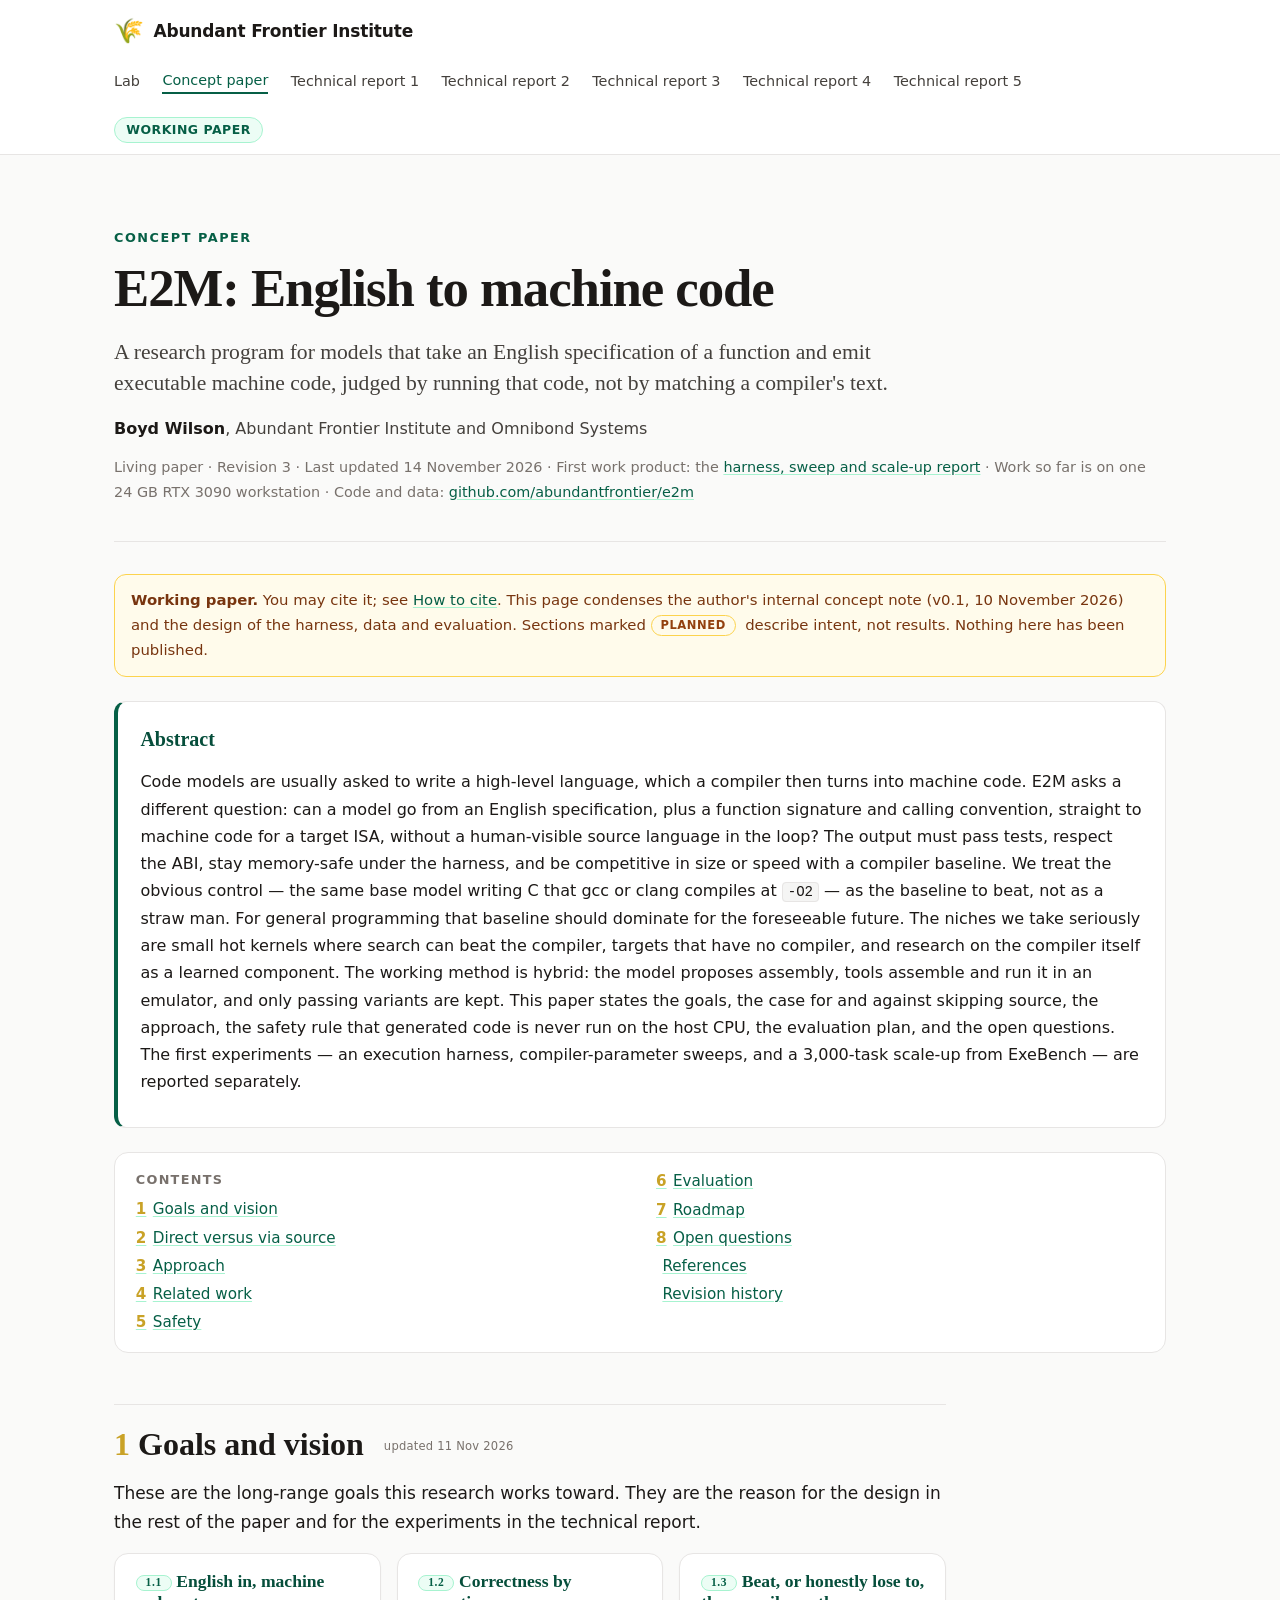
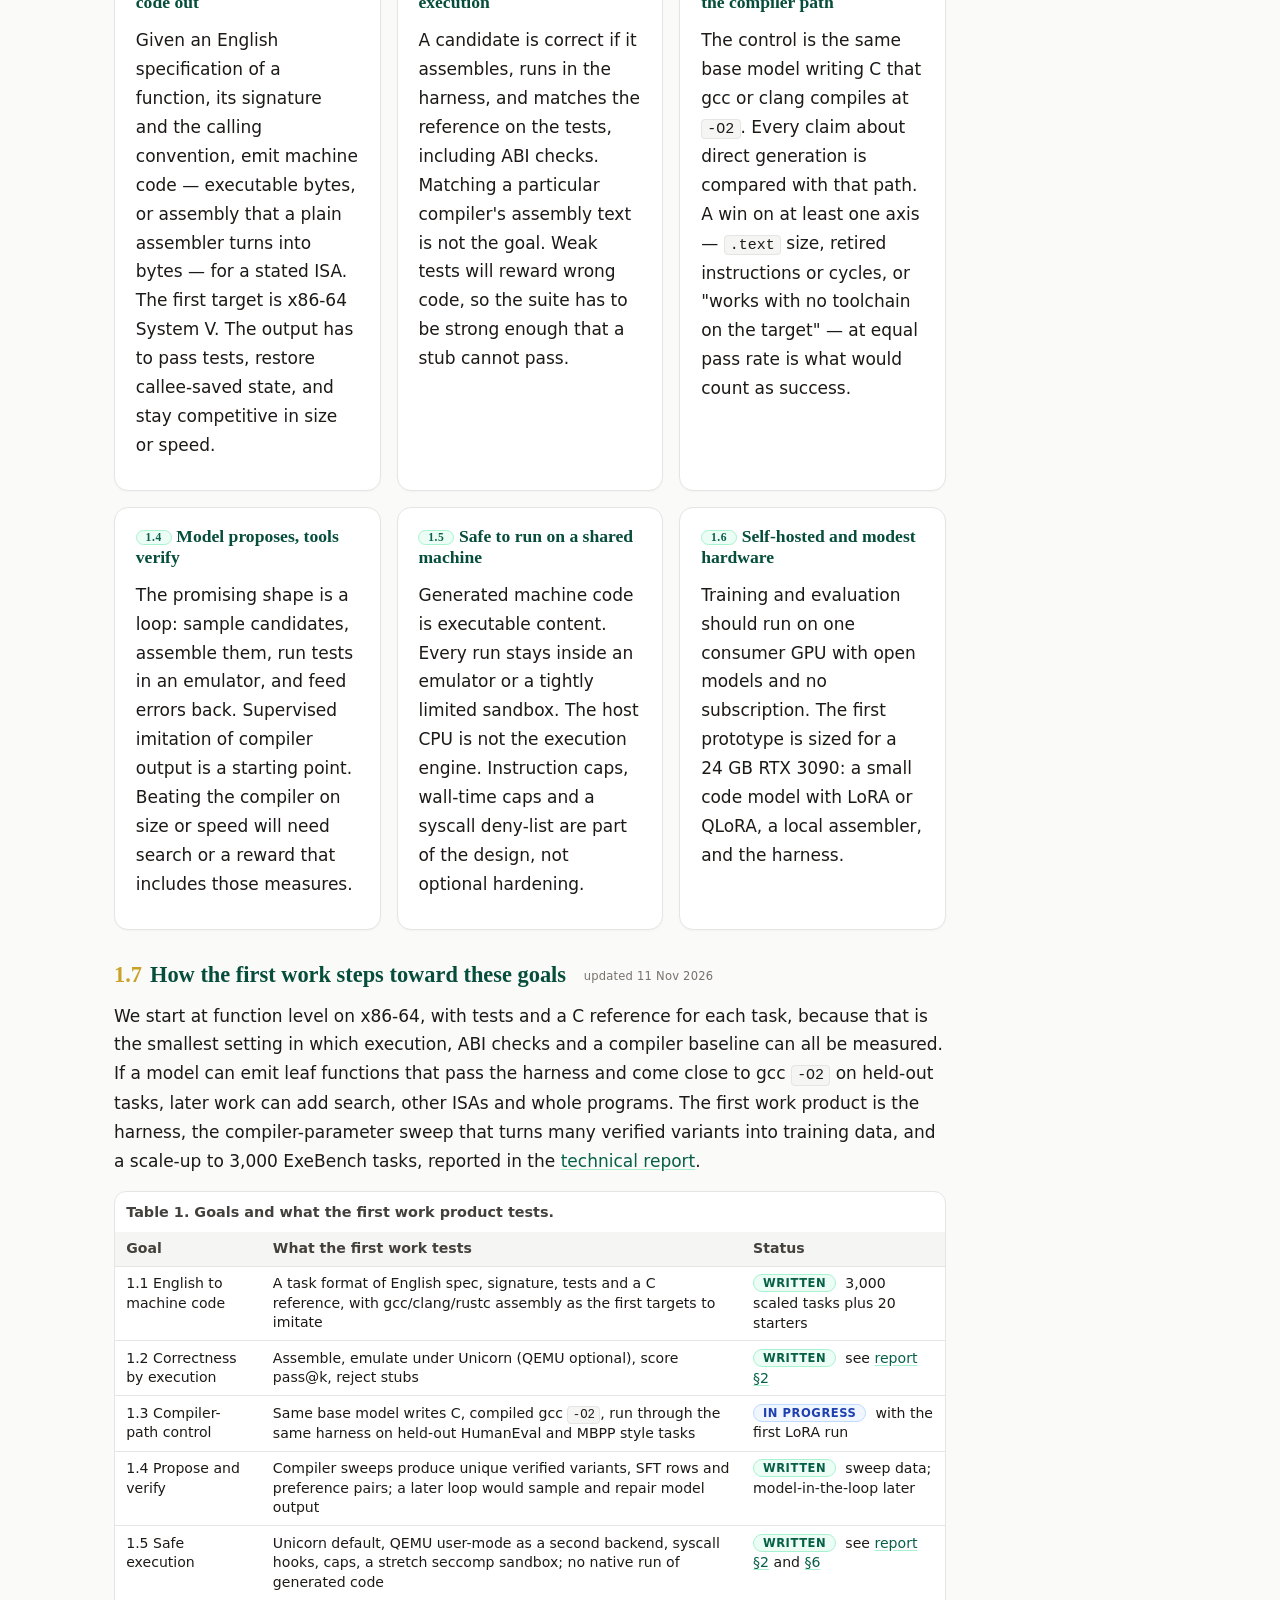
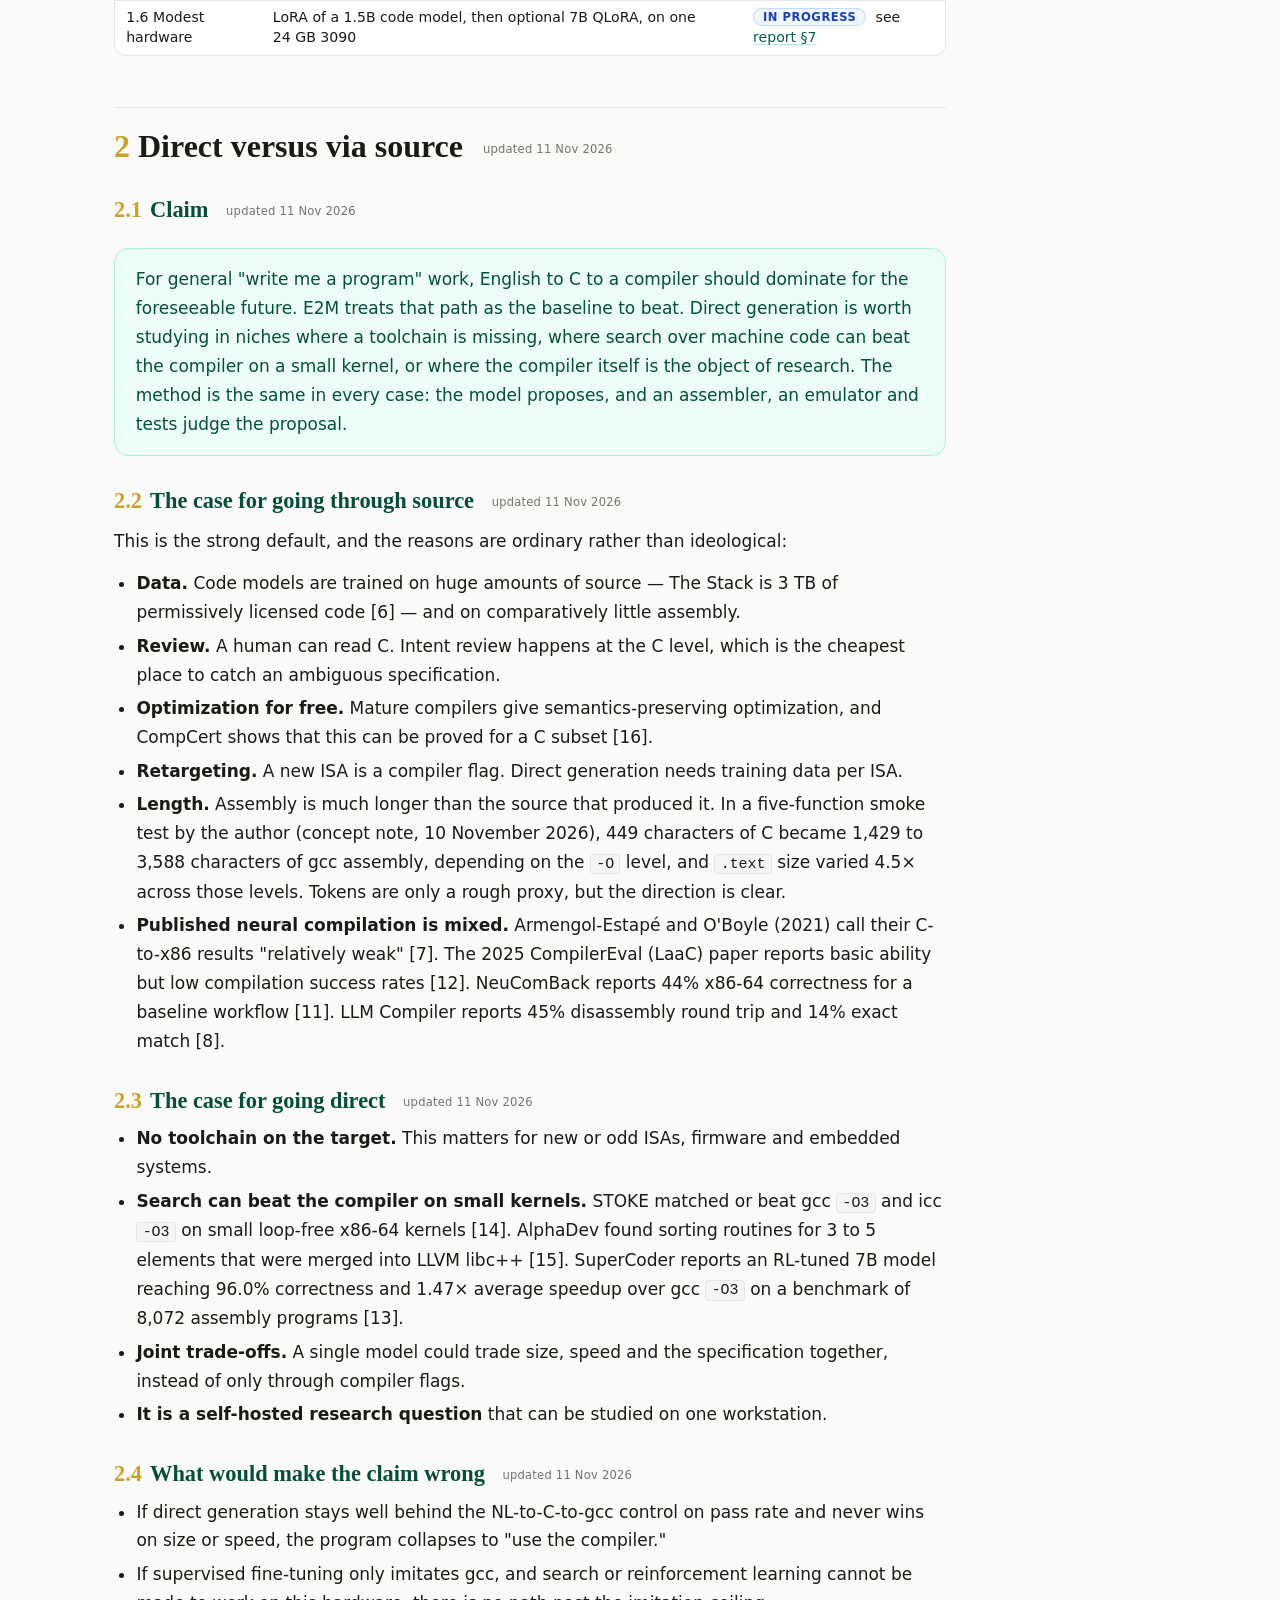
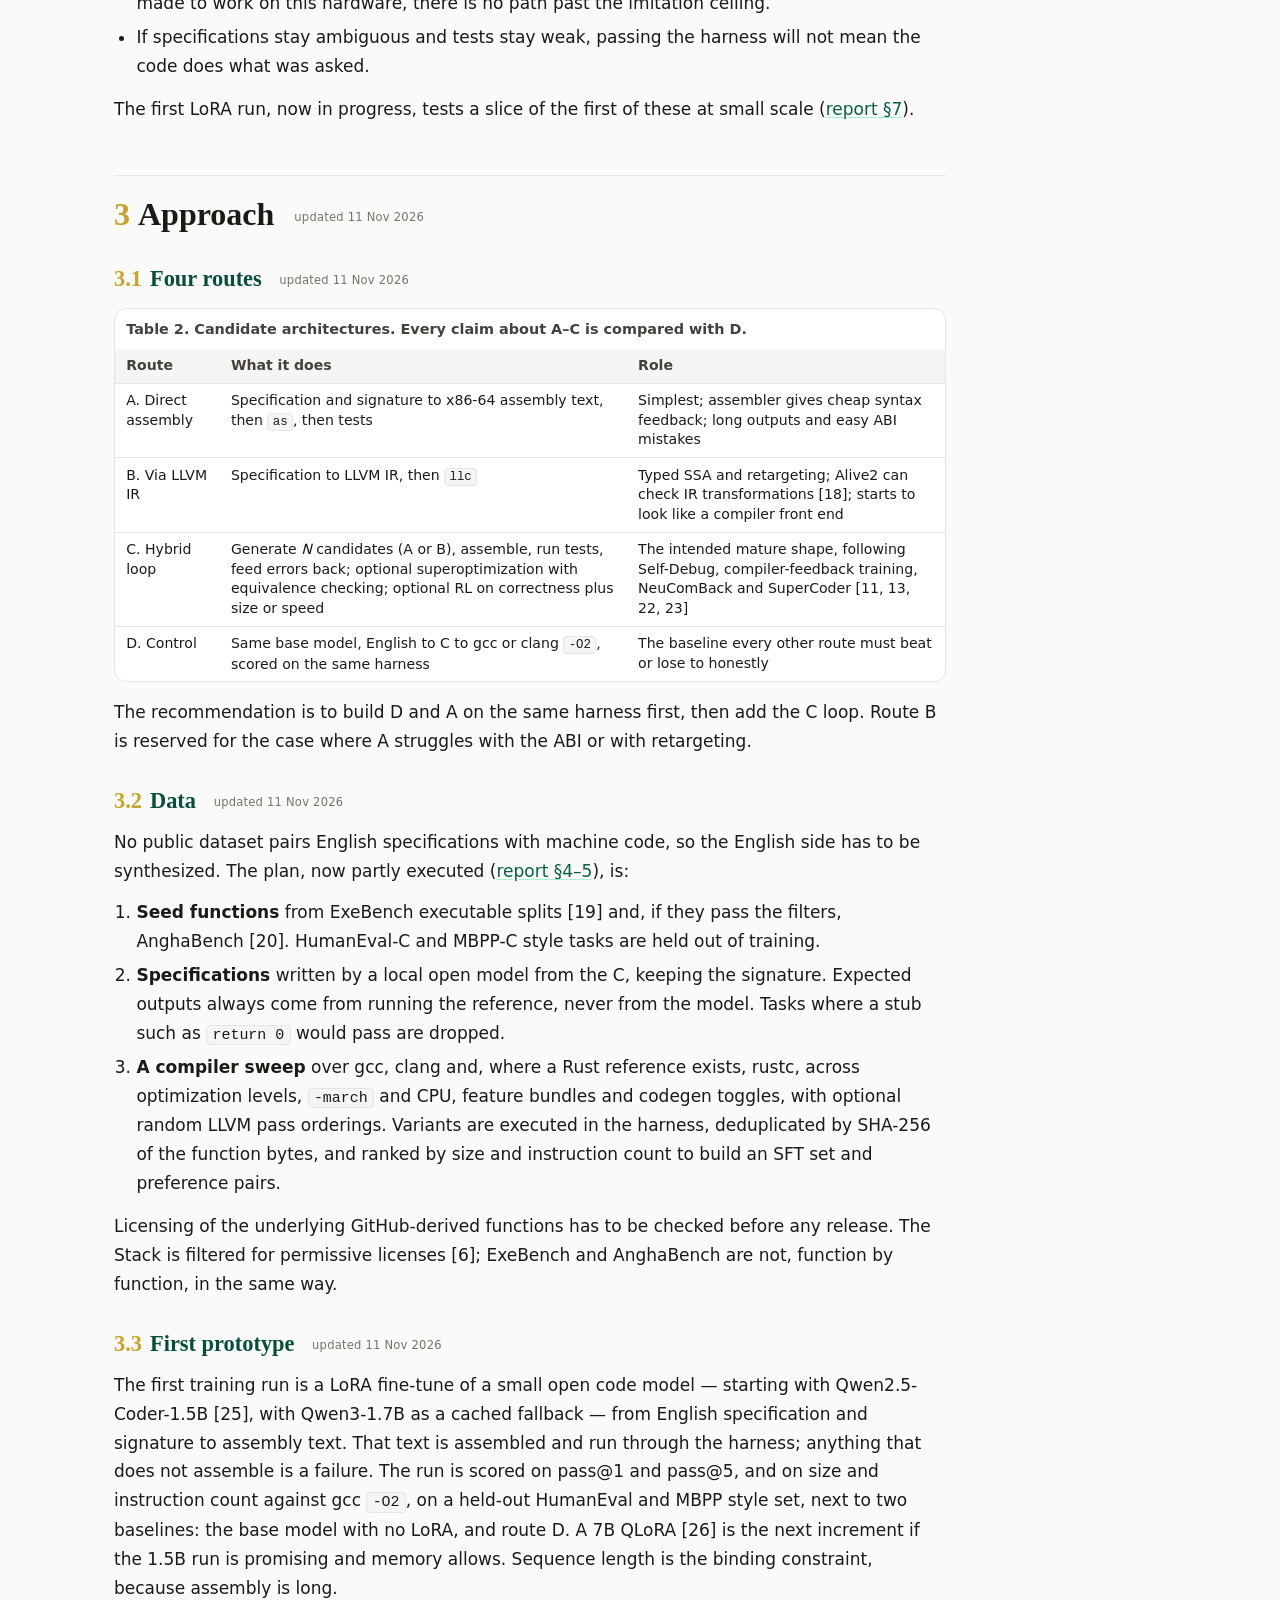
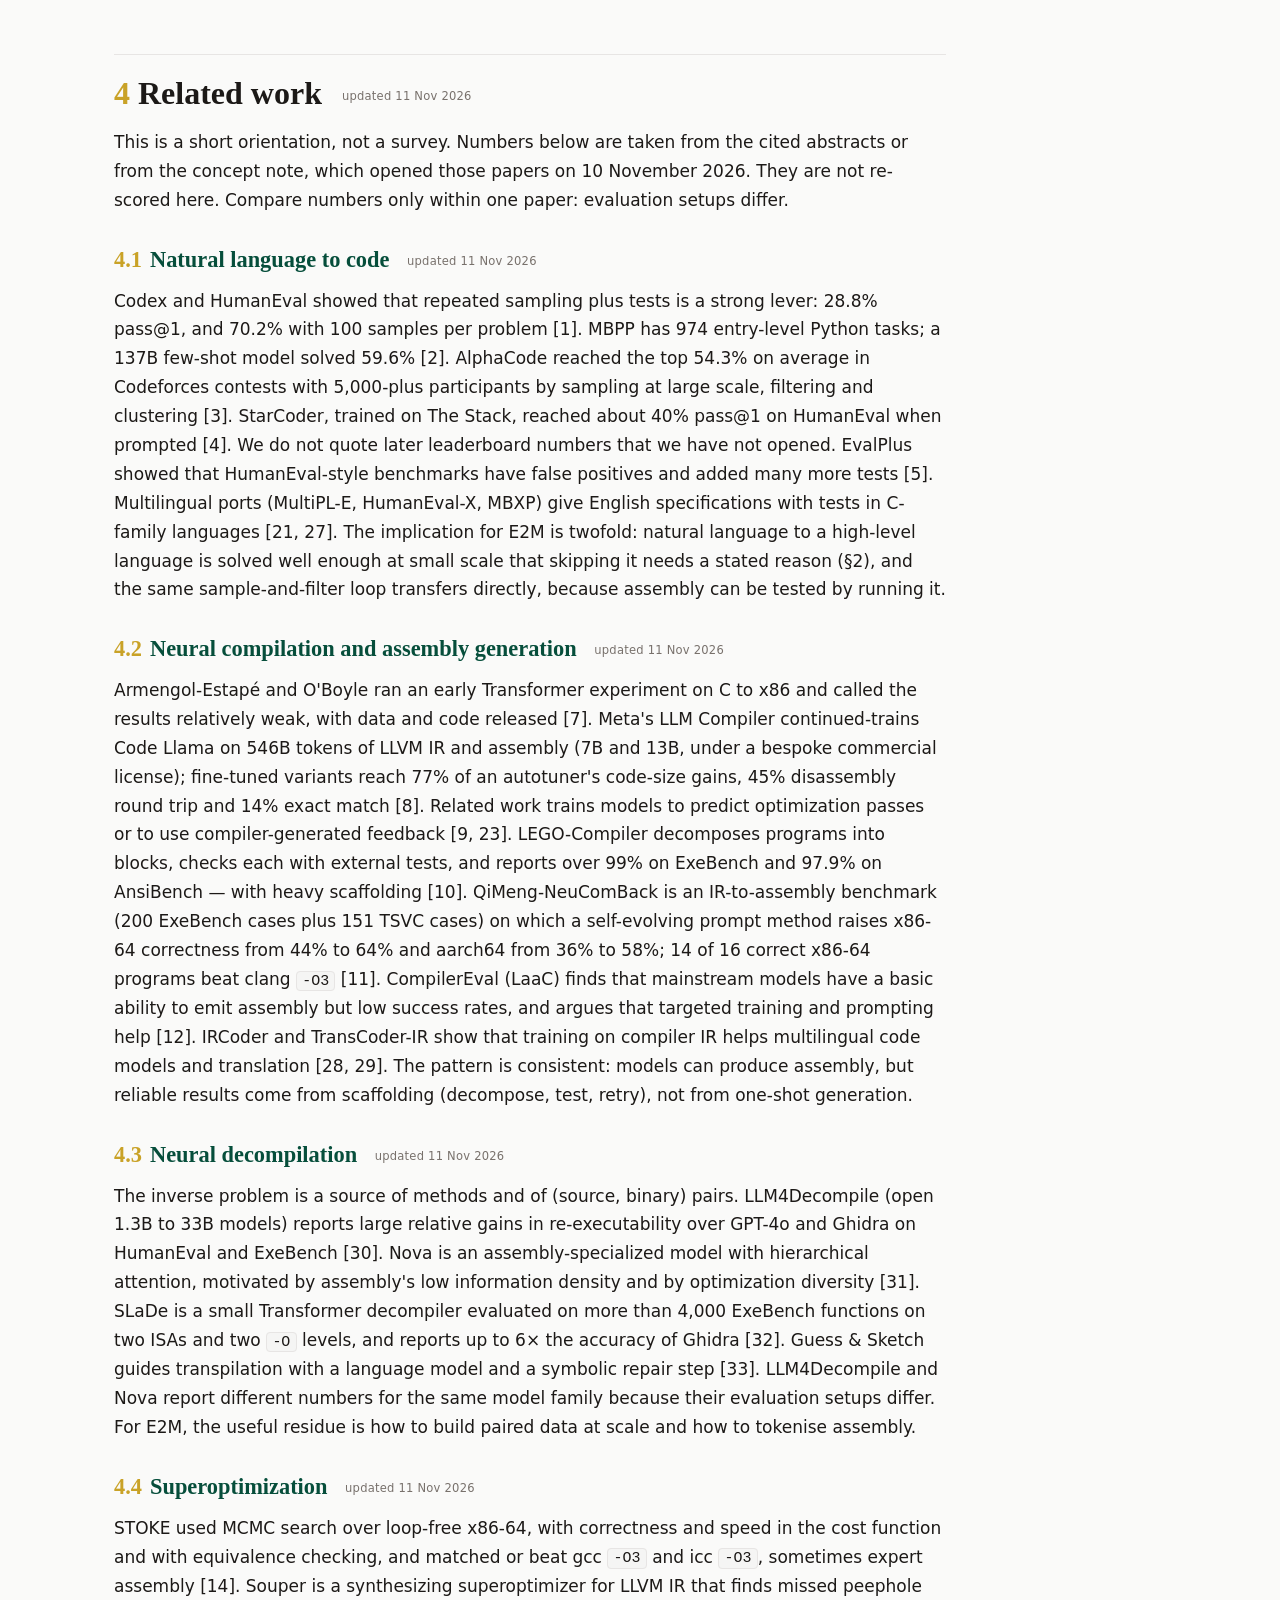
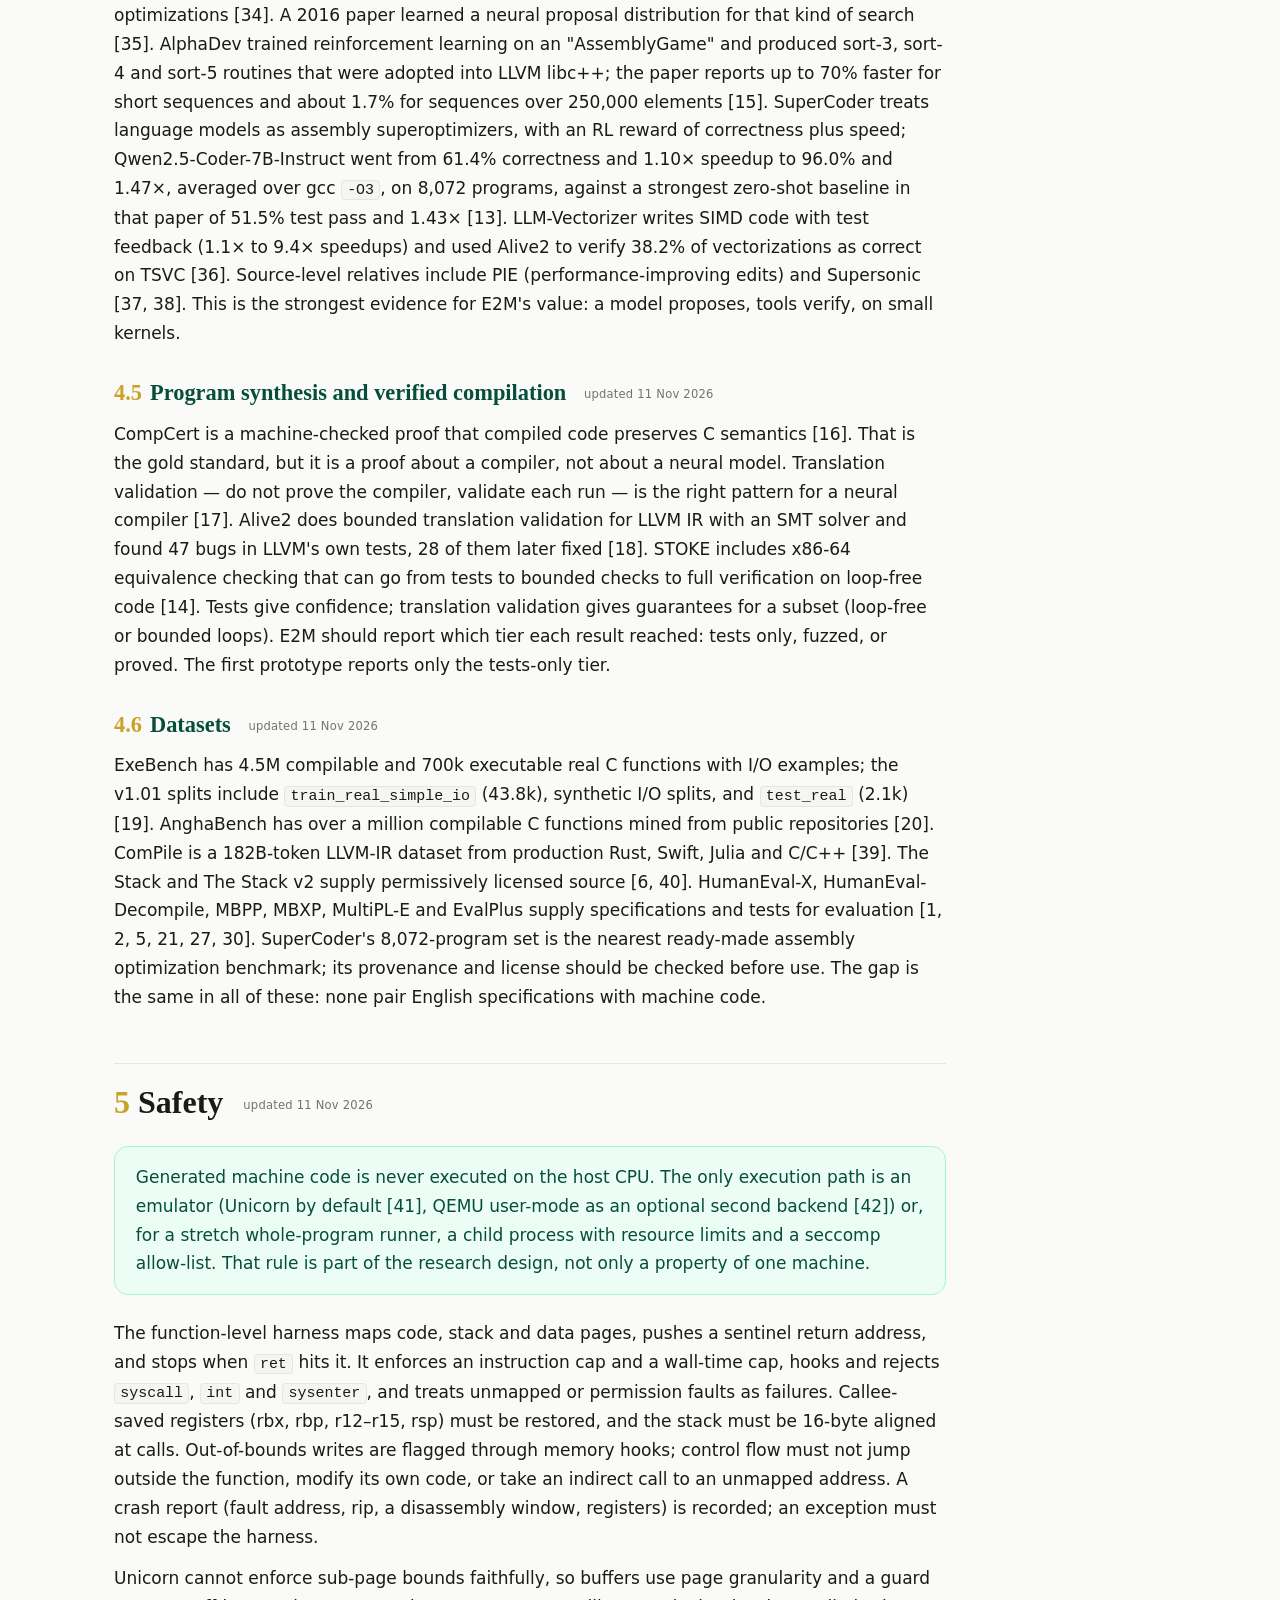
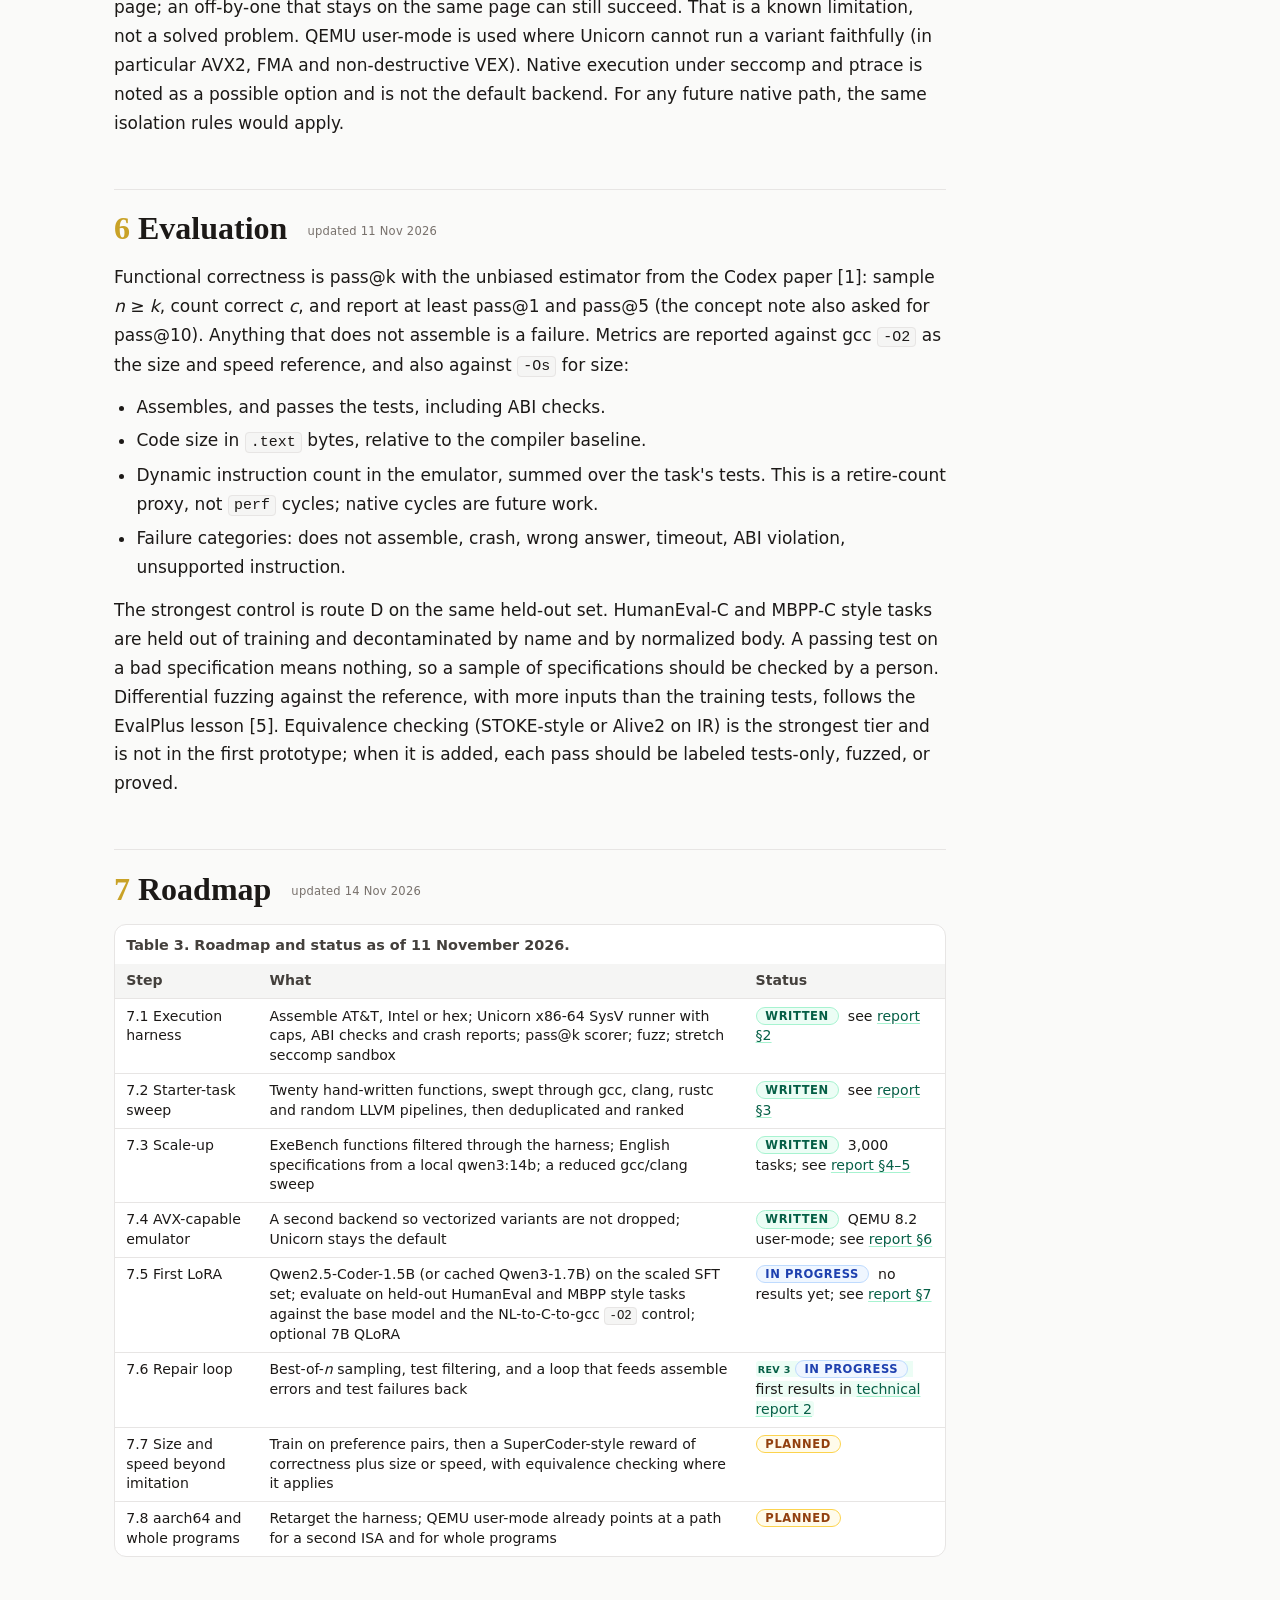
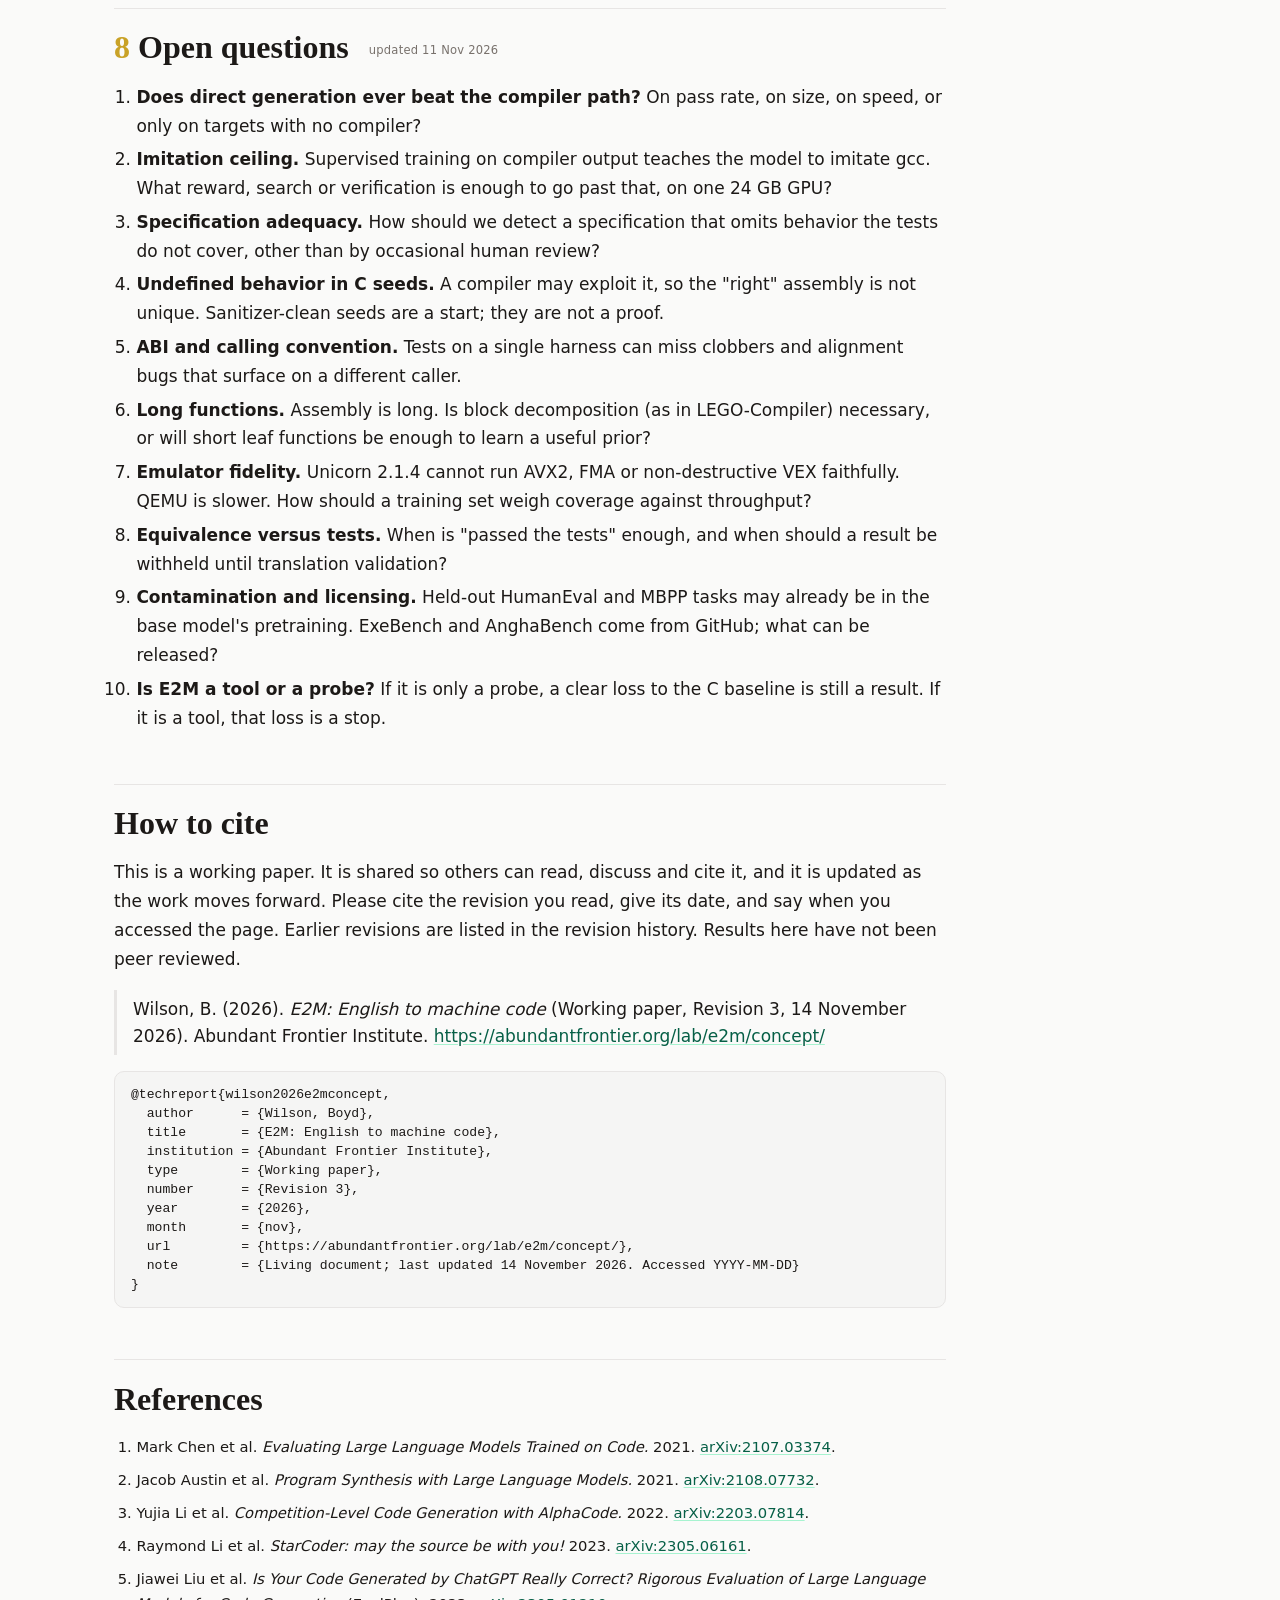
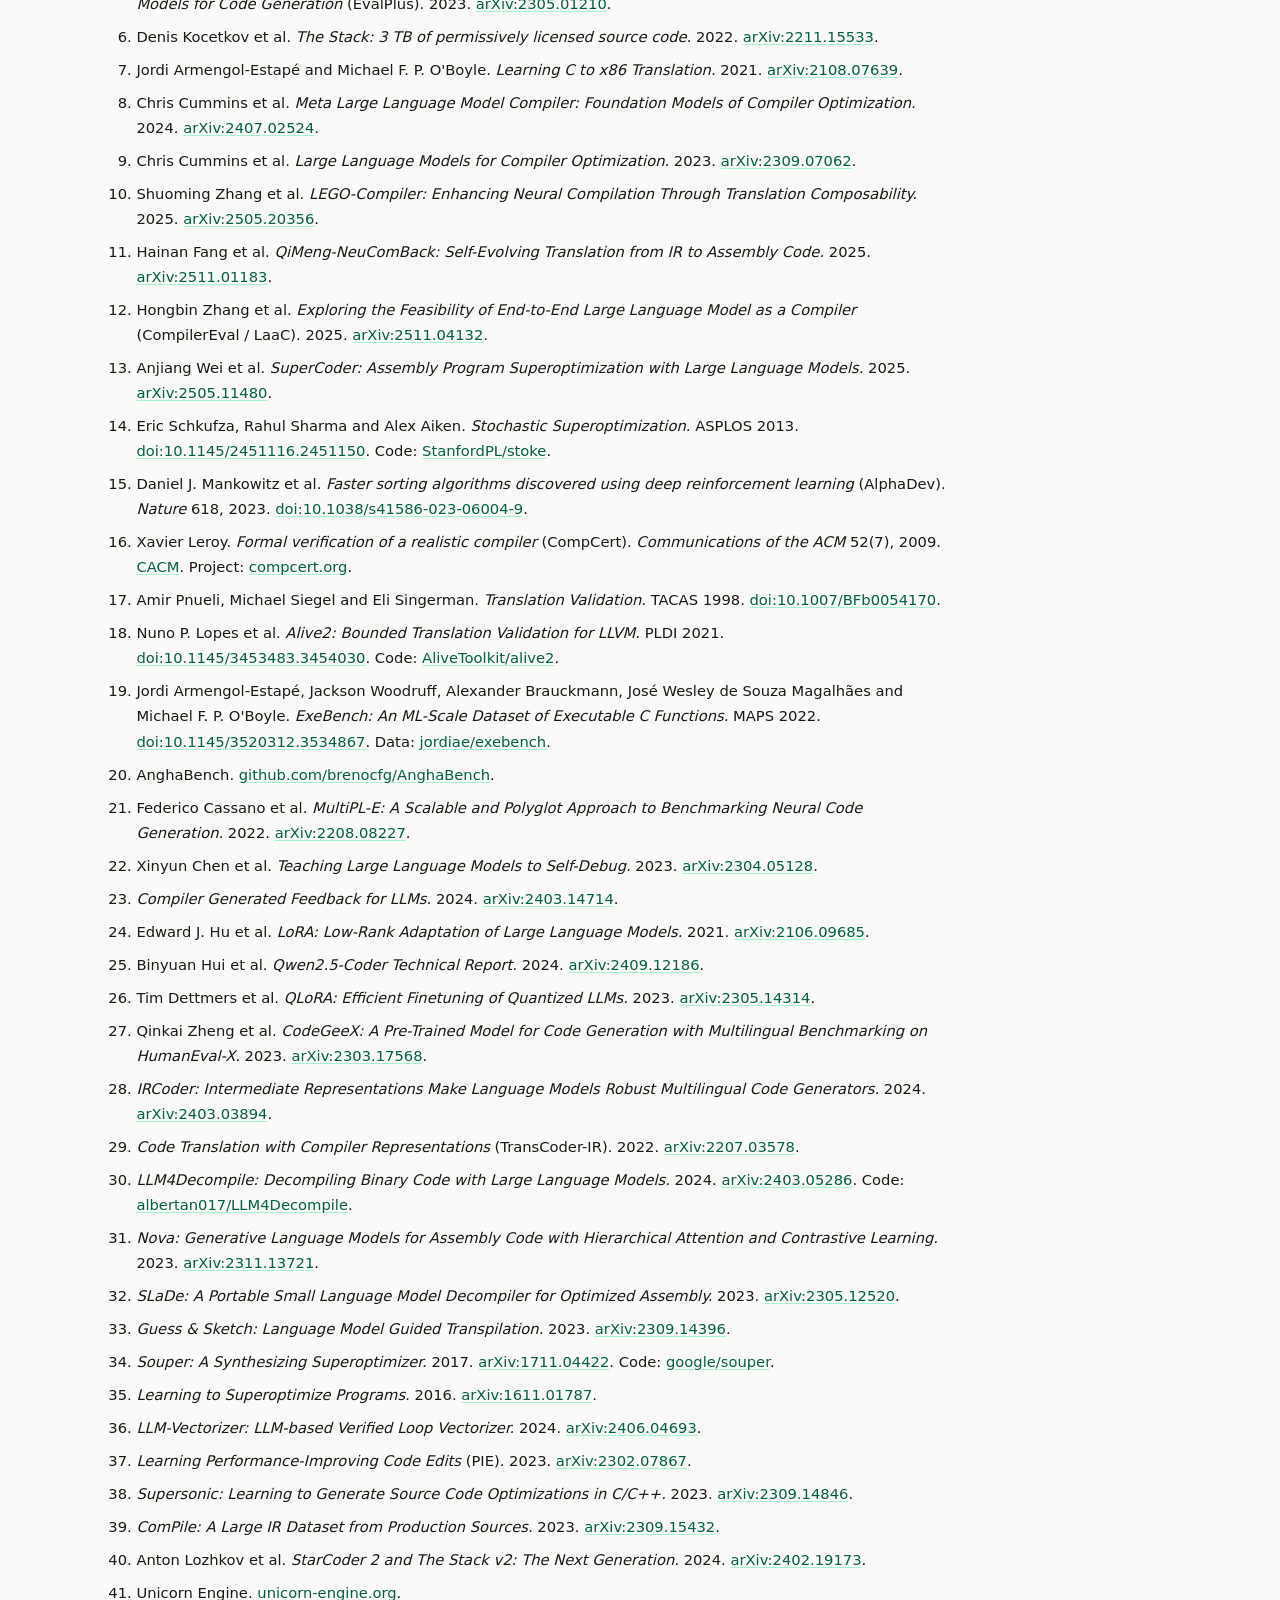
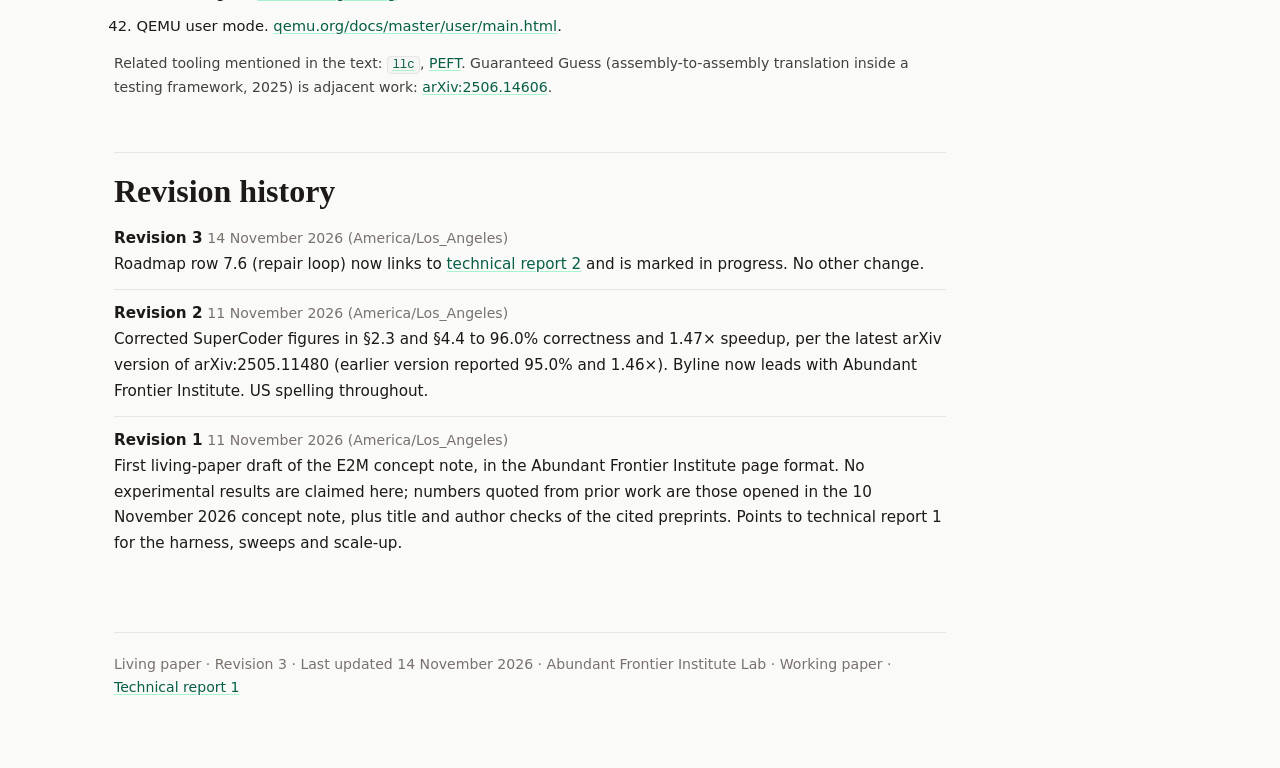
==== reports/concept/index.html @ 41a08484 "E2M: initial curated public release (rounds 1-5 materials)" ====
<!DOCTYPE html>
<html lang="en">
<head>
<meta charset="utf-8">
<meta name="viewport" content="width=device-width, initial-scale=1">
<title>E2M: English to machine code, concept paper (living paper) · Abundant Frontier Institute</title>
<meta name="description" content="Living concept paper: a research program for models that emit executable machine code from an English specification, judged by running the output.">
<meta name="citation_title" content="E2M: English to machine code">
<meta name="citation_author" content="Wilson, Boyd">
<meta name="citation_publication_date" content="2026/11/14">
<meta name="citation_technical_report_institution" content="Abundant Frontier Institute">
<meta name="citation_technical_report_number" content="Revision 3">
<meta name="citation_public_url" content="https://abundantfrontier.org/lab/e2m/concept/">
<link rel="stylesheet" href="../style.css">
</head>
<body>
<nav class="nav"><div class="nav-in">
<a class="brand" href="https://abundantfrontier.org/"><span class="e">🌾</span><span>Abundant Frontier Institute</span></a>
<div class="nav-links"><a href="/lab/">Lab</a><a href="../concept/index.html" class="cur">Concept paper</a><a href="../report-1/index.html" >Technical report 1</a><a href="../report-2/index.html" >Technical report 2</a><a href="../report-3/index.html" >Technical report 3</a><a href="../report-4/index.html" >Technical report 4</a><a href="../report-5/index.html" >Technical report 5</a><span class="badge">Working paper</span></div>
</div></nav>
<main class="page">
<header class="title">
<div class="kicker">Concept paper</div>
<h1>E2M: English to machine code</h1>
<p class="sub">A research program for models that take an English specification of a function and emit executable machine code, judged by running that code, not by matching a compiler's text.</p>
<p class="byline"><strong>Boyd Wilson</strong>, Abundant Frontier Institute and Omnibond Systems</p>
<p class="meta">Living paper · Revision 3 · Last updated 14 November 2026 · First work product: the <a href="../report-1/index.html">harness, sweep and scale-up report</a> · Work so far is on one 24 GB RTX 3090 workstation · Code and data: <a href="https://github.com/abundantfrontier/e2m">github.com/abundantfrontier/e2m</a></p>
</header>

<div class="draftbar"><b>Working paper.</b> You may cite it; see <a href="#cite">How to cite</a>. This page condenses the author's internal concept note (v0.1, 10 November 2026) and the design of the harness, data and evaluation. Sections marked <span class="tag plan">planned</span> describe intent, not results. Nothing here has been published.</div>

<div class="abstract"><h2>Abstract</h2>
<p>Code models are usually asked to write a high-level language, which a compiler then turns into machine code. E2M asks a different question: can a model go from an English specification, plus a function signature and calling convention, straight to machine code for a target ISA, without a human-visible source language in the loop? The output must pass tests, respect the ABI, stay memory-safe under the harness, and be competitive in size or speed with a compiler baseline. We treat the obvious control — the same base model writing C that gcc or clang compiles at <code>-O2</code> — as the baseline to beat, not as a straw man. For general programming that baseline should dominate for the foreseeable future. The niches we take seriously are small hot kernels where search can beat the compiler, targets that have no compiler, and research on the compiler itself as a learned component. The working method is hybrid: the model proposes assembly, tools assemble and run it in an emulator, and only passing variants are kept. This paper states the goals, the case for and against skipping source, the approach, the safety rule that generated code is never run on the host CPU, the evaluation plan, and the open questions. The first experiments — an execution harness, compiler-parameter sweeps, and a 3,000-task scale-up from ExeBench — are reported separately.</p></div>

<nav class="toc" aria-label="Contents"><div class="toc-title">Contents</div><ol>
<li><a href="#s1"><span class="n">1</span>Goals and vision</a></li>
<li><a href="#s2"><span class="n">2</span>Direct versus via source</a></li>
<li><a href="#s3"><span class="n">3</span>Approach</a></li>
<li><a href="#s4"><span class="n">4</span>Related work</a></li>
<li><a href="#s5"><span class="n">5</span>Safety</a></li>
<li><a href="#s6"><span class="n">6</span>Evaluation</a></li>
<li><a href="#s7"><span class="n">7</span>Roadmap</a></li>
<li><a href="#s8"><span class="n">8</span>Open questions</a></li>
<li><a href="#refs"><span class="n"></span>References</a></li>
<li><a href="#revhist"><span class="n"></span>Revision history</a></li>
</ol></nav>

<div class="col">

<h2 id="s1"><span class="n">1</span>Goals and vision <span class="upd" title="Section last changed">updated 11 Nov 2026</span></h2>
<p>These are the long-range goals this research works toward. They are the reason for the design in the rest of the paper and for the experiments in the technical report.</p>

<div class="grid">
<div class="card"><h4><span class="tag">1.1</span>English in, machine code out</h4><p>Given an English specification of a function, its signature and the calling convention, emit machine code — executable bytes, or assembly that a plain assembler turns into bytes — for a stated ISA. The first target is x86-64 System&nbsp;V. The output has to pass tests, restore callee-saved state, and stay competitive in size or speed.</p></div>
<div class="card"><h4><span class="tag">1.2</span>Correctness by execution</h4><p>A candidate is correct if it assembles, runs in the harness, and matches the reference on the tests, including ABI checks. Matching a particular compiler's assembly text is not the goal. Weak tests will reward wrong code, so the suite has to be strong enough that a stub cannot pass.</p></div>
<div class="card"><h4><span class="tag">1.3</span>Beat, or honestly lose to, the compiler path</h4><p>The control is the same base model writing C that gcc or clang compiles at <code>-O2</code>. Every claim about direct generation is compared with that path. A win on at least one axis — <code>.text</code> size, retired instructions or cycles, or "works with no toolchain on the target" — at equal pass rate is what would count as success.</p></div>
<div class="card"><h4><span class="tag">1.4</span>Model proposes, tools verify</h4><p>The promising shape is a loop: sample candidates, assemble them, run tests in an emulator, and feed errors back. Supervised imitation of compiler output is a starting point. Beating the compiler on size or speed will need search or a reward that includes those measures.</p></div>
<div class="card"><h4><span class="tag">1.5</span>Safe to run on a shared machine</h4><p>Generated machine code is executable content. Every run stays inside an emulator or a tightly limited sandbox. The host CPU is not the execution engine. Instruction caps, wall-time caps and a syscall deny-list are part of the design, not optional hardening.</p></div>
<div class="card"><h4><span class="tag">1.6</span>Self-hosted and modest hardware</h4><p>Training and evaluation should run on one consumer GPU with open models and no subscription. The first prototype is sized for a 24&nbsp;GB RTX 3090: a small code model with LoRA or QLoRA, a local assembler, and the harness.</p></div>
</div>

<h3><span class="n">1.7</span>How the first work steps toward these goals <span class="upd" title="Section last changed">updated 11 Nov 2026</span></h3>
<p>We start at function level on x86-64, with tests and a C reference for each task, because that is the smallest setting in which execution, ABI checks and a compiler baseline can all be measured. If a model can emit leaf functions that pass the harness and come close to gcc <code>-O2</code> on held-out tasks, later work can add search, other ISAs and whole programs. The first work product is the harness, the compiler-parameter sweep that turns many verified variants into training data, and a scale-up to 3,000 ExeBench tasks, reported in the <a href="../report-1/index.html">technical report</a>.</p>
<div class="tw"><table><caption>Table 1. Goals and what the first work product tests.</caption>
<thead><tr><th>Goal</th><th>What the first work tests</th><th>Status</th></tr></thead><tbody>
<tr><td>1.1 English to machine code</td><td>A task format of English spec, signature, tests and a C reference, with gcc/clang/rustc assembly as the first targets to imitate</td><td><span class="tag">written</span> 3,000 scaled tasks plus 20 starters</td></tr>
<tr><td>1.2 Correctness by execution</td><td>Assemble, emulate under Unicorn (QEMU optional), score pass@k, reject stubs</td><td><span class="tag">written</span> see <a href="../report-1/index.html#s2">report §2</a></td></tr>
<tr><td>1.3 Compiler-path control</td><td>Same base model writes C, compiled gcc <code>-O2</code>, run through the same harness on held-out HumanEval and MBPP style tasks</td><td><span class="tag run">in progress</span> with the first LoRA run</td></tr>
<tr><td>1.4 Propose and verify</td><td>Compiler sweeps produce unique verified variants, SFT rows and preference pairs; a later loop would sample and repair model output</td><td><span class="tag">written</span> sweep data; model-in-the-loop later</td></tr>
<tr><td>1.5 Safe execution</td><td>Unicorn default, QEMU user-mode as a second backend, syscall hooks, caps, a stretch seccomp sandbox; no native run of generated code</td><td><span class="tag">written</span> see <a href="../report-1/index.html#s2">report §2</a> and <a href="../report-1/index.html#s6">§6</a></td></tr>
<tr><td>1.6 Modest hardware</td><td>LoRA of a 1.5B code model, then optional 7B QLoRA, on one 24&nbsp;GB 3090</td><td><span class="tag run">in progress</span> see <a href="../report-1/index.html#s7">report §7</a></td></tr>
</tbody></table></div>

<h2 id="s2"><span class="n">2</span>Direct versus via source <span class="upd" title="Section last changed">updated 11 Nov 2026</span></h2>
<h3><span class="n">2.1</span>Claim <span class="upd" title="Section last changed">updated 11 Nov 2026</span></h3>
<div class="callout"><p>For general "write me a program" work, English to C to a compiler should dominate for the foreseeable future. E2M treats that path as the baseline to beat. Direct generation is worth studying in niches where a toolchain is missing, where search over machine code can beat the compiler on a small kernel, or where the compiler itself is the object of research. The method is the same in every case: the model proposes, and an assembler, an emulator and tests judge the proposal.</p></div>

<h3><span class="n">2.2</span>The case for going through source <span class="upd" title="Section last changed">updated 11 Nov 2026</span></h3>
<p>This is the strong default, and the reasons are ordinary rather than ideological:</p>
<ul>
<li><strong>Data.</strong> Code models are trained on huge amounts of source — The Stack is 3&nbsp;TB of permissively licensed code [6] — and on comparatively little assembly.</li>
<li><strong>Review.</strong> A human can read C. Intent review happens at the C level, which is the cheapest place to catch an ambiguous specification.</li>
<li><strong>Optimization for free.</strong> Mature compilers give semantics-preserving optimization, and CompCert shows that this can be proved for a C subset [16].</li>
<li><strong>Retargeting.</strong> A new ISA is a compiler flag. Direct generation needs training data per ISA.</li>
<li><strong>Length.</strong> Assembly is much longer than the source that produced it. In a five-function smoke test by the author (concept note, 10 November 2026), 449 characters of C became 1,429 to 3,588 characters of gcc assembly, depending on the <code>-O</code> level, and <code>.text</code> size varied 4.5× across those levels. Tokens are only a rough proxy, but the direction is clear.</li>
<li><strong>Published neural compilation is mixed.</strong> Armengol-Estapé and O'Boyle (2021) call their C-to-x86 results "relatively weak" [7]. The 2025 CompilerEval (LaaC) paper reports basic ability but low compilation success rates [12]. NeuComBack reports 44% x86-64 correctness for a baseline workflow [11]. LLM Compiler reports 45% disassembly round trip and 14% exact match [8].</li>
</ul>

<h3><span class="n">2.3</span>The case for going direct <span class="upd" title="Section last changed">updated 11 Nov 2026</span></h3>
<ul>
<li><strong>No toolchain on the target.</strong> This matters for new or odd ISAs, firmware and embedded systems.</li>
<li><strong>Search can beat the compiler on small kernels.</strong> STOKE matched or beat gcc <code>-O3</code> and icc <code>-O3</code> on small loop-free x86-64 kernels [14]. AlphaDev found sorting routines for 3 to 5 elements that were merged into LLVM libc++ [15]. SuperCoder reports an RL-tuned 7B model reaching 96.0% correctness and 1.47× average speedup over gcc <code>-O3</code> on a benchmark of 8,072 assembly programs [13].</li>
<li><strong>Joint trade-offs.</strong> A single model could trade size, speed and the specification together, instead of only through compiler flags.</li>
<li><strong>It is a self-hosted research question</strong> that can be studied on one workstation.</li>
</ul>

<h3><span class="n">2.4</span>What would make the claim wrong <span class="upd" title="Section last changed">updated 11 Nov 2026</span></h3>
<ul>
<li>If direct generation stays well behind the NL-to-C-to-gcc control on pass rate and never wins on size or speed, the program collapses to "use the compiler."</li>
<li>If supervised fine-tuning only imitates gcc, and search or reinforcement learning cannot be made to work on this hardware, there is no path past the imitation ceiling.</li>
<li>If specifications stay ambiguous and tests stay weak, passing the harness will not mean the code does what was asked.</li>
</ul>
<p>The first LoRA run, now in progress, tests a slice of the first of these at small scale (<a href="../report-1/index.html#s7">report §7</a>).</p>

<h2 id="s3"><span class="n">3</span>Approach <span class="upd" title="Section last changed">updated 11 Nov 2026</span></h2>
<h3><span class="n">3.1</span>Four routes <span class="upd" title="Section last changed">updated 11 Nov 2026</span></h3>
<div class="tw"><table><caption>Table 2. Candidate architectures. Every claim about A–C is compared with D.</caption>
<thead><tr><th>Route</th><th>What it does</th><th>Role</th></tr></thead><tbody>
<tr><td>A. Direct assembly</td><td>Specification and signature to x86-64 assembly text, then <code>as</code>, then tests</td><td>Simplest; assembler gives cheap syntax feedback; long outputs and easy ABI mistakes</td></tr>
<tr><td>B. Via LLVM IR</td><td>Specification to LLVM IR, then <code>llc</code></td><td>Typed SSA and retargeting; Alive2 can check IR transformations [18]; starts to look like a compiler front end</td></tr>
<tr><td>C. Hybrid loop</td><td>Generate <em>N</em> candidates (A or B), assemble, run tests, feed errors back; optional superoptimization with equivalence checking; optional RL on correctness plus size or speed</td><td>The intended mature shape, following Self-Debug, compiler-feedback training, NeuComBack and SuperCoder [11, 13, 22, 23]</td></tr>
<tr><td>D. Control</td><td>Same base model, English to C to gcc or clang <code>-O2</code>, scored on the same harness</td><td>The baseline every other route must beat or lose to honestly</td></tr>
</tbody></table></div>
<p>The recommendation is to build D and A on the same harness first, then add the C loop. Route B is reserved for the case where A struggles with the ABI or with retargeting.</p>

<h3><span class="n">3.2</span>Data <span class="upd" title="Section last changed">updated 11 Nov 2026</span></h3>
<p>No public dataset pairs English specifications with machine code, so the English side has to be synthesized. The plan, now partly executed (<a href="../report-1/index.html#s4">report §4–5</a>), is:</p>
<ol>
<li><strong>Seed functions</strong> from ExeBench executable splits [19] and, if they pass the filters, AnghaBench [20]. HumanEval-C and MBPP-C style tasks are held out of training.</li>
<li><strong>Specifications</strong> written by a local open model from the C, keeping the signature. Expected outputs always come from running the reference, never from the model. Tasks where a stub such as <code>return 0</code> would pass are dropped.</li>
<li><strong>A compiler sweep</strong> over gcc, clang and, where a Rust reference exists, rustc, across optimization levels, <code>-march</code> and CPU, feature bundles and codegen toggles, with optional random LLVM pass orderings. Variants are executed in the harness, deduplicated by SHA-256 of the function bytes, and ranked by size and instruction count to build an SFT set and preference pairs.</li>
</ol>
<p>Licensing of the underlying GitHub-derived functions has to be checked before any release. The Stack is filtered for permissive licenses [6]; ExeBench and AnghaBench are not, function by function, in the same way.</p>

<h3><span class="n">3.3</span>First prototype <span class="upd" title="Section last changed">updated 11 Nov 2026</span></h3>
<p>The first training run is a LoRA fine-tune of a small open code model — starting with Qwen2.5-Coder-1.5B [25], with Qwen3-1.7B as a cached fallback — from English specification and signature to assembly text. That text is assembled and run through the harness; anything that does not assemble is a failure. The run is scored on pass@1 and pass@5, and on size and instruction count against gcc <code>-O2</code>, on a held-out HumanEval and MBPP style set, next to two baselines: the base model with no LoRA, and route D. A 7B QLoRA [26] is the next increment if the 1.5B run is promising and memory allows. Sequence length is the binding constraint, because assembly is long.</p>

<h2 id="s4"><span class="n">4</span>Related work <span class="upd" title="Section last changed">updated 11 Nov 2026</span></h2>
<p>This is a short orientation, not a survey. Numbers below are taken from the cited abstracts or from the concept note, which opened those papers on 10 November 2026. They are not re-scored here. Compare numbers only within one paper: evaluation setups differ.</p>

<h3><span class="n">4.1</span>Natural language to code <span class="upd" title="Section last changed">updated 11 Nov 2026</span></h3>
<p>Codex and HumanEval showed that repeated sampling plus tests is a strong lever: 28.8% pass@1, and 70.2% with 100 samples per problem [1]. MBPP has 974 entry-level Python tasks; a 137B few-shot model solved 59.6% [2]. AlphaCode reached the top 54.3% on average in Codeforces contests with 5,000-plus participants by sampling at large scale, filtering and clustering [3]. StarCoder, trained on The Stack, reached about 40% pass@1 on HumanEval when prompted [4]. We do not quote later leaderboard numbers that we have not opened. EvalPlus showed that HumanEval-style benchmarks have false positives and added many more tests [5]. Multilingual ports (MultiPL-E, HumanEval-X, MBXP) give English specifications with tests in C-family languages [21, 27]. The implication for E2M is twofold: natural language to a high-level language is solved well enough at small scale that skipping it needs a stated reason (§2), and the same sample-and-filter loop transfers directly, because assembly can be tested by running it.</p>

<h3><span class="n">4.2</span>Neural compilation and assembly generation <span class="upd" title="Section last changed">updated 11 Nov 2026</span></h3>
<p>Armengol-Estapé and O'Boyle ran an early Transformer experiment on C to x86 and called the results relatively weak, with data and code released [7]. Meta's LLM Compiler continued-trains Code Llama on 546B tokens of LLVM IR and assembly (7B and 13B, under a bespoke commercial license); fine-tuned variants reach 77% of an autotuner's code-size gains, 45% disassembly round trip and 14% exact match [8]. Related work trains models to predict optimization passes or to use compiler-generated feedback [9, 23]. LEGO-Compiler decomposes programs into blocks, checks each with external tests, and reports over 99% on ExeBench and 97.9% on AnsiBench — with heavy scaffolding [10]. QiMeng-NeuComBack is an IR-to-assembly benchmark (200 ExeBench cases plus 151 TSVC cases) on which a self-evolving prompt method raises x86-64 correctness from 44% to 64% and aarch64 from 36% to 58%; 14 of 16 correct x86-64 programs beat clang <code>-O3</code> [11]. CompilerEval (LaaC) finds that mainstream models have a basic ability to emit assembly but low success rates, and argues that targeted training and prompting help [12]. IRCoder and TransCoder-IR show that training on compiler IR helps multilingual code models and translation [28, 29]. The pattern is consistent: models can produce assembly, but reliable results come from scaffolding (decompose, test, retry), not from one-shot generation.</p>

<h3><span class="n">4.3</span>Neural decompilation <span class="upd" title="Section last changed">updated 11 Nov 2026</span></h3>
<p>The inverse problem is a source of methods and of (source, binary) pairs. LLM4Decompile (open 1.3B to 33B models) reports large relative gains in re-executability over GPT-4o and Ghidra on HumanEval and ExeBench [30]. Nova is an assembly-specialized model with hierarchical attention, motivated by assembly's low information density and by optimization diversity [31]. SLaDe is a small Transformer decompiler evaluated on more than 4,000 ExeBench functions on two ISAs and two <code>-O</code> levels, and reports up to 6× the accuracy of Ghidra [32]. Guess &amp; Sketch guides transpilation with a language model and a symbolic repair step [33]. LLM4Decompile and Nova report different numbers for the same model family because their evaluation setups differ. For E2M, the useful residue is how to build paired data at scale and how to tokenise assembly.</p>

<h3><span class="n">4.4</span>Superoptimization <span class="upd" title="Section last changed">updated 11 Nov 2026</span></h3>
<p>STOKE used MCMC search over loop-free x86-64, with correctness and speed in the cost function and with equivalence checking, and matched or beat gcc <code>-O3</code> and icc <code>-O3</code>, sometimes expert assembly [14]. Souper is a synthesizing superoptimizer for LLVM IR that finds missed peephole optimizations [34]. A 2016 paper learned a neural proposal distribution for that kind of search [35]. AlphaDev trained reinforcement learning on an "AssemblyGame" and produced sort-3, sort-4 and sort-5 routines that were adopted into LLVM libc++; the paper reports up to 70% faster for short sequences and about 1.7% for sequences over 250,000 elements [15]. SuperCoder treats language models as assembly superoptimizers, with an RL reward of correctness plus speed; Qwen2.5-Coder-7B-Instruct went from 61.4% correctness and 1.10× speedup to 96.0% and 1.47×, averaged over gcc <code>-O3</code>, on 8,072 programs, against a strongest zero-shot baseline in that paper of 51.5% test pass and 1.43× [13]. LLM-Vectorizer writes SIMD code with test feedback (1.1× to 9.4× speedups) and used Alive2 to verify 38.2% of vectorizations as correct on TSVC [36]. Source-level relatives include PIE (performance-improving edits) and Supersonic [37, 38]. This is the strongest evidence for E2M's value: a model proposes, tools verify, on small kernels.</p>

<h3><span class="n">4.5</span>Program synthesis and verified compilation <span class="upd" title="Section last changed">updated 11 Nov 2026</span></h3>
<p>CompCert is a machine-checked proof that compiled code preserves C semantics [16]. That is the gold standard, but it is a proof about a compiler, not about a neural model. Translation validation — do not prove the compiler, validate each run — is the right pattern for a neural compiler [17]. Alive2 does bounded translation validation for LLVM IR with an SMT solver and found 47 bugs in LLVM's own tests, 28 of them later fixed [18]. STOKE includes x86-64 equivalence checking that can go from tests to bounded checks to full verification on loop-free code [14]. Tests give confidence; translation validation gives guarantees for a subset (loop-free or bounded loops). E2M should report which tier each result reached: tests only, fuzzed, or proved. The first prototype reports only the tests-only tier.</p>

<h3><span class="n">4.6</span>Datasets <span class="upd" title="Section last changed">updated 11 Nov 2026</span></h3>
<p>ExeBench has 4.5M compilable and 700k executable real C functions with I/O examples; the v1.01 splits include <code>train_real_simple_io</code> (43.8k), synthetic I/O splits, and <code>test_real</code> (2.1k) [19]. AnghaBench has over a million compilable C functions mined from public repositories [20]. ComPile is a 182B-token LLVM-IR dataset from production Rust, Swift, Julia and C/C++ [39]. The Stack and The Stack v2 supply permissively licensed source [6, 40]. HumanEval-X, HumanEval-Decompile, MBPP, MBXP, MultiPL-E and EvalPlus supply specifications and tests for evaluation [1, 2, 5, 21, 27, 30]. SuperCoder's 8,072-program set is the nearest ready-made assembly optimization benchmark; its provenance and license should be checked before use. The gap is the same in all of these: none pair English specifications with machine code.</p>

<h2 id="s5"><span class="n">5</span>Safety <span class="upd" title="Section last changed">updated 11 Nov 2026</span></h2>
<div class="callout"><p>Generated machine code is never executed on the host CPU. The only execution path is an emulator (Unicorn by default [41], QEMU user-mode as an optional second backend [42]) or, for a stretch whole-program runner, a child process with resource limits and a seccomp allow-list. That rule is part of the research design, not only a property of one machine.</p></div>
<p>The function-level harness maps code, stack and data pages, pushes a sentinel return address, and stops when <code>ret</code> hits it. It enforces an instruction cap and a wall-time cap, hooks and rejects <code>syscall</code>, <code>int</code> and <code>sysenter</code>, and treats unmapped or permission faults as failures. Callee-saved registers (rbx, rbp, r12–r15, rsp) must be restored, and the stack must be 16-byte aligned at calls. Out-of-bounds writes are flagged through memory hooks; control flow must not jump outside the function, modify its own code, or take an indirect call to an unmapped address. A crash report (fault address, rip, a disassembly window, registers) is recorded; an exception must not escape the harness.</p>
<p>Unicorn cannot enforce sub-page bounds faithfully, so buffers use page granularity and a guard page; an off-by-one that stays on the same page can still succeed. That is a known limitation, not a solved problem. QEMU user-mode is used where Unicorn cannot run a variant faithfully (in particular AVX2, FMA and non-destructive VEX). Native execution under seccomp and ptrace is noted as a possible option and is not the default backend. For any future native path, the same isolation rules would apply.</p>

<h2 id="s6"><span class="n">6</span>Evaluation <span class="upd" title="Section last changed">updated 11 Nov 2026</span></h2>
<p>Functional correctness is pass@k with the unbiased estimator from the Codex paper [1]: sample <em>n</em> ≥ <em>k</em>, count correct <em>c</em>, and report at least pass@1 and pass@5 (the concept note also asked for pass@10). Anything that does not assemble is a failure. Metrics are reported against gcc <code>-O2</code> as the size and speed reference, and also against <code>-Os</code> for size:</p>
<ul>
<li>Assembles, and passes the tests, including ABI checks.</li>
<li>Code size in <code>.text</code> bytes, relative to the compiler baseline.</li>
<li>Dynamic instruction count in the emulator, summed over the task's tests. This is a retire-count proxy, not <code>perf</code> cycles; native cycles are future work.</li>
<li>Failure categories: does not assemble, crash, wrong answer, timeout, ABI violation, unsupported instruction.</li>
</ul>
<p>The strongest control is route D on the same held-out set. HumanEval-C and MBPP-C style tasks are held out of training and decontaminated by name and by normalized body. A passing test on a bad specification means nothing, so a sample of specifications should be checked by a person. Differential fuzzing against the reference, with more inputs than the training tests, follows the EvalPlus lesson [5]. Equivalence checking (STOKE-style or Alive2 on IR) is the strongest tier and is not in the first prototype; when it is added, each pass should be labeled tests-only, fuzzed, or proved.</p>

<h2 id="s7"><span class="n">7</span>Roadmap <span class="upd" title="Section last changed">updated 14 Nov 2026</span></h2>
<div class="tw"><table><caption>Table 3. Roadmap and status as of 11 November 2026.</caption>
<thead><tr><th>Step</th><th>What</th><th>Status</th></tr></thead><tbody>
<tr><td>7.1 Execution harness</td><td>Assemble AT&amp;T, Intel or hex; Unicorn x86-64 SysV runner with caps, ABI checks and crash reports; pass@k scorer; fuzz; stretch seccomp sandbox</td><td><span class="tag">written</span> see <a href="../report-1/index.html#s2">report §2</a></td></tr>
<tr><td>7.2 Starter-task sweep</td><td>Twenty hand-written functions, swept through gcc, clang, rustc and random LLVM pipelines, then deduplicated and ranked</td><td><span class="tag">written</span> see <a href="../report-1/index.html#s3">report §3</a></td></tr>
<tr><td>7.3 Scale-up</td><td>ExeBench functions filtered through the harness; English specifications from a local qwen3:14b; a reduced gcc/clang sweep</td><td><span class="tag">written</span> 3,000 tasks; see <a href="../report-1/index.html#s4">report §4–5</a></td></tr>
<tr><td>7.4 AVX-capable emulator</td><td>A second backend so vectorized variants are not dropped; Unicorn stays the default</td><td><span class="tag">written</span> QEMU 8.2 user-mode; see <a href="../report-1/index.html#s6">report §6</a></td></tr>
<tr><td>7.5 First LoRA</td><td>Qwen2.5-Coder-1.5B (or cached Qwen3-1.7B) on the scaled SFT set; evaluate on held-out HumanEval and MBPP style tasks against the base model and the NL-to-C-to-gcc <code>-O2</code> control; optional 7B QLoRA</td><td><span class="tag run">in progress</span> no results yet; see <a href="../report-1/index.html#s7">report §7</a></td></tr>
<tr><td>7.6 Repair loop</td><td>Best-of-<em>n</em> sampling, test filtering, and a loop that feeds assemble errors and test failures back</td><td><ins class="rev" data-rev="3" data-date="2026-11-14"><span class="tag run">in progress</span> first results in <a href="../report-2/index.html">technical report 2</a></ins></td></tr>
<tr><td>7.7 Size and speed beyond imitation</td><td>Train on preference pairs, then a SuperCoder-style reward of correctness plus size or speed, with equivalence checking where it applies</td><td><span class="tag plan">planned</span></td></tr>
<tr><td>7.8 aarch64 and whole programs</td><td>Retarget the harness; QEMU user-mode already points at a path for a second ISA and for whole programs</td><td><span class="tag plan">planned</span></td></tr>
</tbody></table></div>

<h2 id="s8"><span class="n">8</span>Open questions <span class="upd" title="Section last changed">updated 11 Nov 2026</span></h2>
<ol>
<li><strong>Does direct generation ever beat the compiler path?</strong> On pass rate, on size, on speed, or only on targets with no compiler?</li>
<li><strong>Imitation ceiling.</strong> Supervised training on compiler output teaches the model to imitate gcc. What reward, search or verification is enough to go past that, on one 24&nbsp;GB GPU?</li>
<li><strong>Specification adequacy.</strong> How should we detect a specification that omits behavior the tests do not cover, other than by occasional human review?</li>
<li><strong>Undefined behavior in C seeds.</strong> A compiler may exploit it, so the "right" assembly is not unique. Sanitizer-clean seeds are a start; they are not a proof.</li>
<li><strong>ABI and calling convention.</strong> Tests on a single harness can miss clobbers and alignment bugs that surface on a different caller.</li>
<li><strong>Long functions.</strong> Assembly is long. Is block decomposition (as in LEGO-Compiler) necessary, or will short leaf functions be enough to learn a useful prior?</li>
<li><strong>Emulator fidelity.</strong> Unicorn 2.1.4 cannot run AVX2, FMA or non-destructive VEX faithfully. QEMU is slower. How should a training set weigh coverage against throughput?</li>
<li><strong>Equivalence versus tests.</strong> When is "passed the tests" enough, and when should a result be withheld until translation validation?</li>
<li><strong>Contamination and licensing.</strong> Held-out HumanEval and MBPP tasks may already be in the base model's pretraining. ExeBench and AnghaBench come from GitHub; what can be released?</li>
<li><strong>Is E2M a tool or a probe?</strong> If it is only a probe, a clear loss to the C baseline is still a result. If it is a tool, that loss is a stop.</li>
</ol>

<h2 id="cite">How to cite</h2>
<p>This is a working paper. It is shared so others can read, discuss and cite it, and it is updated as the work moves forward. Please cite the revision you read, give its date, and say when you accessed the page. Earlier revisions are listed in the revision history. Results here have not been peer reviewed.</p>
<p class="cite-ref">Wilson, B. (2026). <em>E2M: English to machine code</em> (Working paper, Revision 3, 14 November 2026). Abundant Frontier Institute. <a href="https://abundantfrontier.org/lab/e2m/concept/">https://abundantfrontier.org/lab/e2m/concept/</a></p>
<pre class="cite-bib"><code>@techreport{wilson2026e2mconcept,
  author      = {Wilson, Boyd},
  title       = {E2M: English to machine code},
  institution = {Abundant Frontier Institute},
  type        = {Working paper},
  number      = {Revision 3},
  year        = {2026},
  month       = {nov},
  url         = {https://abundantfrontier.org/lab/e2m/concept/},
  note        = {Living document; last updated 14 November 2026. Accessed YYYY-MM-DD}
}</code></pre>

<h2 id="refs">References</h2>
<ol class="refs">
<li>Mark Chen et al. <em>Evaluating Large Language Models Trained on Code.</em> 2021. <a href="https://arxiv.org/abs/2107.03374">arXiv:2107.03374</a>.</li>
<li>Jacob Austin et al. <em>Program Synthesis with Large Language Models.</em> 2021. <a href="https://arxiv.org/abs/2108.07732">arXiv:2108.07732</a>.</li>
<li>Yujia Li et al. <em>Competition-Level Code Generation with AlphaCode.</em> 2022. <a href="https://arxiv.org/abs/2203.07814">arXiv:2203.07814</a>.</li>
<li>Raymond Li et al. <em>StarCoder: may the source be with you!</em> 2023. <a href="https://arxiv.org/abs/2305.06161">arXiv:2305.06161</a>.</li>
<li>Jiawei Liu et al. <em>Is Your Code Generated by ChatGPT Really Correct? Rigorous Evaluation of Large Language Models for Code Generation</em> (EvalPlus). 2023. <a href="https://arxiv.org/abs/2305.01210">arXiv:2305.01210</a>.</li>
<li>Denis Kocetkov et al. <em>The Stack: 3 TB of permissively licensed source code.</em> 2022. <a href="https://arxiv.org/abs/2211.15533">arXiv:2211.15533</a>.</li>
<li>Jordi Armengol-Estapé and Michael F. P. O'Boyle. <em>Learning C to x86 Translation.</em> 2021. <a href="https://arxiv.org/abs/2108.07639">arXiv:2108.07639</a>.</li>
<li>Chris Cummins et al. <em>Meta Large Language Model Compiler: Foundation Models of Compiler Optimization.</em> 2024. <a href="https://arxiv.org/abs/2407.02524">arXiv:2407.02524</a>.</li>
<li>Chris Cummins et al. <em>Large Language Models for Compiler Optimization.</em> 2023. <a href="https://arxiv.org/abs/2309.07062">arXiv:2309.07062</a>.</li>
<li>Shuoming Zhang et al. <em>LEGO-Compiler: Enhancing Neural Compilation Through Translation Composability.</em> 2025. <a href="https://arxiv.org/abs/2505.20356">arXiv:2505.20356</a>.</li>
<li>Hainan Fang et al. <em>QiMeng-NeuComBack: Self-Evolving Translation from IR to Assembly Code.</em> 2025. <a href="https://arxiv.org/abs/2511.01183">arXiv:2511.01183</a>.</li>
<li>Hongbin Zhang et al. <em>Exploring the Feasibility of End-to-End Large Language Model as a Compiler</em> (CompilerEval / LaaC). 2025. <a href="https://arxiv.org/abs/2511.04132">arXiv:2511.04132</a>.</li>
<li>Anjiang Wei et al. <em>SuperCoder: Assembly Program Superoptimization with Large Language Models.</em> 2025. <a href="https://arxiv.org/abs/2505.11480">arXiv:2505.11480</a>.</li>
<li>Eric Schkufza, Rahul Sharma and Alex Aiken. <em>Stochastic Superoptimization.</em> ASPLOS 2013. <a href="https://dl.acm.org/doi/10.1145/2451116.2451150">doi:10.1145/2451116.2451150</a>. Code: <a href="https://github.com/StanfordPL/stoke">StanfordPL/stoke</a>.</li>
<li>Daniel J. Mankowitz et al. <em>Faster sorting algorithms discovered using deep reinforcement learning</em> (AlphaDev). <em>Nature</em> 618, 2023. <a href="https://www.nature.com/articles/s41586-023-06004-9">doi:10.1038/s41586-023-06004-9</a>.</li>
<li>Xavier Leroy. <em>Formal verification of a realistic compiler</em> (CompCert). <em>Communications of the ACM</em> 52(7), 2009. <a href="https://cacm.acm.org/research/formal-verification-of-a-realistic-compiler/">CACM</a>. Project: <a href="https://compcert.org/">compcert.org</a>.</li>
<li>Amir Pnueli, Michael Siegel and Eli Singerman. <em>Translation Validation.</em> TACAS 1998. <a href="https://doi.org/10.1007/BFb0054170">doi:10.1007/BFb0054170</a>.</li>
<li>Nuno P. Lopes et al. <em>Alive2: Bounded Translation Validation for LLVM.</em> PLDI 2021. <a href="https://dl.acm.org/doi/10.1145/3453483.3454030">doi:10.1145/3453483.3454030</a>. Code: <a href="https://github.com/AliveToolkit/alive2">AliveToolkit/alive2</a>.</li>
<li>Jordi Armengol-Estapé, Jackson Woodruff, Alexander Brauckmann, José Wesley de Souza Magalhães and Michael F. P. O'Boyle. <em>ExeBench: An ML-Scale Dataset of Executable C Functions.</em> MAPS 2022. <a href="https://dl.acm.org/doi/10.1145/3520312.3534867">doi:10.1145/3520312.3534867</a>. Data: <a href="https://huggingface.co/datasets/jordiae/exebench">jordiae/exebench</a>.</li>
<li>AnghaBench. <a href="https://github.com/brenocfg/AnghaBench">github.com/brenocfg/AnghaBench</a>.</li>
<li>Federico Cassano et al. <em>MultiPL-E: A Scalable and Polyglot Approach to Benchmarking Neural Code Generation.</em> 2022. <a href="https://arxiv.org/abs/2208.08227">arXiv:2208.08227</a>.</li>
<li>Xinyun Chen et al. <em>Teaching Large Language Models to Self-Debug.</em> 2023. <a href="https://arxiv.org/abs/2304.05128">arXiv:2304.05128</a>.</li>
<li><em>Compiler Generated Feedback for LLMs.</em> 2024. <a href="https://arxiv.org/abs/2403.14714">arXiv:2403.14714</a>.</li>
<li>Edward J. Hu et al. <em>LoRA: Low-Rank Adaptation of Large Language Models.</em> 2021. <a href="https://arxiv.org/abs/2106.09685">arXiv:2106.09685</a>.</li>
<li>Binyuan Hui et al. <em>Qwen2.5-Coder Technical Report.</em> 2024. <a href="https://arxiv.org/abs/2409.12186">arXiv:2409.12186</a>.</li>
<li>Tim Dettmers et al. <em>QLoRA: Efficient Finetuning of Quantized LLMs.</em> 2023. <a href="https://arxiv.org/abs/2305.14314">arXiv:2305.14314</a>.</li>
<li>Qinkai Zheng et al. <em>CodeGeeX: A Pre-Trained Model for Code Generation with Multilingual Benchmarking on HumanEval-X.</em> 2023. <a href="https://arxiv.org/abs/2303.17568">arXiv:2303.17568</a>.</li>
<li><em>IRCoder: Intermediate Representations Make Language Models Robust Multilingual Code Generators.</em> 2024. <a href="https://arxiv.org/abs/2403.03894">arXiv:2403.03894</a>.</li>
<li><em>Code Translation with Compiler Representations</em> (TransCoder-IR). 2022. <a href="https://arxiv.org/abs/2207.03578">arXiv:2207.03578</a>.</li>
<li><em>LLM4Decompile: Decompiling Binary Code with Large Language Models.</em> 2024. <a href="https://arxiv.org/abs/2403.05286">arXiv:2403.05286</a>. Code: <a href="https://github.com/albertan017/LLM4Decompile">albertan017/LLM4Decompile</a>.</li>
<li><em>Nova: Generative Language Models for Assembly Code with Hierarchical Attention and Contrastive Learning.</em> 2023. <a href="https://arxiv.org/abs/2311.13721">arXiv:2311.13721</a>.</li>
<li><em>SLaDe: A Portable Small Language Model Decompiler for Optimized Assembly.</em> 2023. <a href="https://arxiv.org/abs/2305.12520">arXiv:2305.12520</a>.</li>
<li><em>Guess &amp; Sketch: Language Model Guided Transpilation.</em> 2023. <a href="https://arxiv.org/abs/2309.14396">arXiv:2309.14396</a>.</li>
<li><em>Souper: A Synthesizing Superoptimizer.</em> 2017. <a href="https://arxiv.org/abs/1711.04422">arXiv:1711.04422</a>. Code: <a href="https://github.com/google/souper">google/souper</a>.</li>
<li><em>Learning to Superoptimize Programs.</em> 2016. <a href="https://arxiv.org/abs/1611.01787">arXiv:1611.01787</a>.</li>
<li><em>LLM-Vectorizer: LLM-based Verified Loop Vectorizer.</em> 2024. <a href="https://arxiv.org/abs/2406.04693">arXiv:2406.04693</a>.</li>
<li><em>Learning Performance-Improving Code Edits</em> (PIE). 2023. <a href="https://arxiv.org/abs/2302.07867">arXiv:2302.07867</a>.</li>
<li><em>Supersonic: Learning to Generate Source Code Optimizations in C/C++.</em> 2023. <a href="https://arxiv.org/abs/2309.14846">arXiv:2309.14846</a>.</li>
<li><em>ComPile: A Large IR Dataset from Production Sources.</em> 2023. <a href="https://arxiv.org/abs/2309.15432">arXiv:2309.15432</a>.</li>
<li>Anton Lozhkov et al. <em>StarCoder 2 and The Stack v2: The Next Generation.</em> 2024. <a href="https://arxiv.org/abs/2402.19173">arXiv:2402.19173</a>.</li>
<li>Unicorn Engine. <a href="https://www.unicorn-engine.org/">unicorn-engine.org</a>.</li>
<li>QEMU user mode. <a href="https://www.qemu.org/docs/master/user/main.html">qemu.org/docs/master/user/main.html</a>.</li>
</ol>
<p class="small">Related tooling mentioned in the text: <a href="https://llvm.org/docs/CommandGuide/llc.html"><code>llc</code></a>, <a href="https://github.com/huggingface/peft">PEFT</a>. Guaranteed Guess (assembly-to-assembly translation inside a testing framework, 2025) is adjacent work: <a href="https://arxiv.org/abs/2506.14606">arXiv:2506.14606</a>.</p>

<section class="revhist" id="revhist">
<h2>Revision history</h2>
<ol>
<li><b>Revision 3</b> <span class="when">14 November 2026 (America/Los_Angeles)</span><br>Roadmap row 7.6 (repair loop) now links to <a href="../report-2/index.html">technical report 2</a> and is marked in progress. No other change.</li>
<li><b>Revision 2</b> <span class="when">11 November 2026 (America/Los_Angeles)</span><br>Corrected SuperCoder figures in §2.3 and §4.4 to 96.0% correctness and 1.47× speedup, per the latest arXiv version of arXiv:2505.11480 (earlier version reported 95.0% and 1.46×). Byline now leads with Abundant Frontier Institute. US spelling throughout.</li>
<li><b>Revision 1</b> <span class="when">11 November 2026 (America/Los_Angeles)</span><br>First living-paper draft of the E2M concept note, in the Abundant Frontier Institute page format. No experimental results are claimed here; numbers quoted from prior work are those opened in the 10 November 2026 concept note, plus title and author checks of the cited preprints. Points to technical report 1 for the harness, sweeps and scale-up.</li>
</ol>
</section>

<footer>Living paper · Revision 3 · Last updated 14 November 2026 · Abundant Frontier Institute Lab · Working paper · <a href="../report-1/index.html">Technical report 1</a></footer>
</div>

</main>
</body>
</html>
---- reports/style.css ----
/* Shared styles for Abundant Frontier Institute living-paper draft pages.
   Conventions follow abundantfrontier.org: stone-50 page, white cards, emerald-800 accent,
   gold (#c9a227) highlight, Crimson Pro headings + Inter body. No web fonts are loaded:
   the stacks fall back to system fonts so the page makes no external requests.
   Living-paper date tags (.upd, ins.rev, .revhist) are documented in UPDATING.md. */
:root{
  --bg:#fafaf9; --card:#ffffff; --ink:#1c1917; --ink2:#44403c; --muted:#78716c; --line:#e7e5e4;
  --em:#065f46; --em-d:#064e3b; --em-l:#d1fae5; --em-50:#ecfdf5; --gold:#c9a227;
  --warn-bg:#fffbeb; --warn-line:#fcd34d; --warn-ink:#78350f;
  --ok:#047857; --bad:#b91c1c; --okbg:#ecfdf5; --badbg:#fef2f2;
  --serif:'Crimson Pro','Iowan Old Style',Georgia,'Times New Roman',serif;
  --sans:Inter,system-ui,-apple-system,'Segoe UI',Roboto,Helvetica,Arial,sans-serif;
}
*{box-sizing:border-box}
html{scroll-behavior:smooth}
body{margin:0;background:var(--bg);color:var(--ink);font-family:var(--sans);font-weight:300;font-size:17px;line-height:1.7}
a{color:var(--em);text-decoration:underline;text-decoration-color:#a7f3d0;text-underline-offset:2px}
a:hover{color:var(--em-d);text-decoration-color:var(--em)}
strong{font-weight:600;color:var(--ink)}
code{font-family:ui-monospace,SFMono-Regular,Menlo,Consolas,monospace;font-size:.88em;background:#f5f5f4;padding:.08em .35em;border-radius:4px;border:1px solid var(--line)}

/* nav */
.nav{position:sticky;top:0;z-index:20;background:rgba(255,255,255,.92);backdrop-filter:blur(8px);border-bottom:1px solid var(--line)}
.nav-in{max-width:1100px;margin:0 auto;padding:.7rem 1.5rem;display:flex;align-items:center;justify-content:space-between;gap:1rem;flex-wrap:wrap}
.brand{display:flex;align-items:center;gap:.6rem;text-decoration:none;color:var(--ink);font-weight:600;letter-spacing:-.01em}
.brand span.e{font-size:1.5rem}
.nav-links{display:flex;gap:1.4rem;font-size:.9rem;font-weight:500;align-items:center;flex-wrap:wrap}
.nav-links a{color:var(--ink2);text-decoration:none}
.nav-links a:hover,.nav-links a.cur{color:var(--em)}
.nav-links a.cur{border-bottom:2px solid var(--em)}
.badge{background:var(--em-50);border:1px solid #a7f3d0;color:var(--em);border-radius:999px;padding:.1rem .7rem;font-size:.78rem;font-weight:600;letter-spacing:.04em;text-transform:uppercase}

/* page */
.page{max-width:1100px;margin:0 auto;padding:2.5rem 1.5rem 5rem}
.col{max-width:52rem}
header.title{padding:2rem 0 1.5rem;border-bottom:1px solid var(--line);margin-bottom:2rem}
.kicker{color:var(--em);font-weight:600;text-transform:uppercase;letter-spacing:.12em;font-size:.8rem}
h1,h2,h3,h4{font-family:var(--serif);color:var(--ink);line-height:1.2}
h1{font-size:clamp(2.1rem,5vw,3.3rem);font-weight:600;letter-spacing:-.02em;margin:.5rem 0 1rem;max-width:20em}
h2{font-size:2rem;font-weight:600;margin:3.2rem 0 1rem;padding-top:1.2rem;border-top:1px solid var(--line)}
h3{font-size:1.4rem;font-weight:600;margin:2rem 0 .5rem;color:var(--em-d)}
h4{font-size:1.1rem;font-weight:600;margin:1.4rem 0 .3rem}
h2 .n,h3 .n{color:var(--gold);margin-right:.5rem}
.byline{color:var(--ink2);font-size:1rem}
.meta{color:var(--muted);font-size:.9rem}
.sub{font-family:var(--serif);font-size:1.35rem;color:var(--ink2);max-width:36em;margin:0 0 1rem;line-height:1.45}
p{margin:.8rem 0}
ul,ol{margin:.6rem 0 .9rem;padding-left:1.4rem}
li{margin:.3rem 0}

.draftbar{background:var(--warn-bg);border:1px solid var(--warn-line);border-radius:12px;padding:.8rem 1rem;color:var(--warn-ink);font-size:.93rem;margin:0 0 1.5rem}
.draftbar b{font-weight:700}
.abstract{background:var(--card);border:1px solid var(--line);border-left:4px solid var(--em);border-radius:12px;padding:1.2rem 1.4rem;margin:1.5rem 0;font-size:1rem}
.abstract h2{all:unset;display:block;font-family:var(--serif);font-weight:600;font-size:1.25rem;margin-bottom:.4rem;color:var(--em-d)}
.callout{background:var(--em-50);border:1px solid #a7f3d0;border-radius:14px;padding:1rem 1.3rem;margin:1.5rem 0;color:#064e3b}
.callout p:first-child{margin-top:0}.callout p:last-child{margin-bottom:0}
.card{background:var(--card);border:1px solid var(--line);border-radius:14px;padding:1.1rem 1.3rem;margin:1rem 0;box-shadow:0 1px 2px rgba(0,0,0,.03)}
.grid{display:grid;gap:1rem;grid-template-columns:repeat(auto-fit,minmax(240px,1fr));margin:1rem 0}
.grid .card{margin:0}
.grid h4{margin-top:0;color:var(--em-d)}
.tag{display:inline-block;font-size:.72rem;font-weight:600;letter-spacing:.05em;text-transform:uppercase;color:var(--em);background:var(--em-50);border:1px solid #a7f3d0;border-radius:999px;padding:0 .55rem;margin-right:.3rem;vertical-align:.1em}
.tag.plan{color:#92400e;background:var(--warn-bg);border-color:var(--warn-line)}
.tag.run{color:#1e40af;background:#eff6ff;border-color:#bfdbfe}

/* toc */
.toc{background:var(--card);border:1px solid var(--line);border-radius:14px;padding:1rem 1.3rem;margin:1.5rem 0;font-size:.95rem;columns:2;column-gap:2rem}
@media(max-width:700px){.toc{columns:1}}
.toc ol{list-style:none;padding:0;margin:0}.toc li{margin:.15rem 0;break-inside:avoid}
.toc .n{color:var(--gold);font-weight:600;margin-right:.4rem}
.toc-title{font-weight:600;font-size:.8rem;letter-spacing:.1em;text-transform:uppercase;color:var(--muted);margin-bottom:.4rem}

/* tables */
.tw{overflow-x:auto;margin:1rem 0;border:1px solid var(--line);border-radius:12px;background:var(--card)}
table{border-collapse:collapse;width:100%;font-size:.88rem;line-height:1.4}
th,td{padding:.45rem .7rem;text-align:left;border-bottom:1px solid var(--line);vertical-align:top}
th{background:#f5f5f4;font-weight:600;color:var(--ink2);white-space:nowrap}
tr:last-child td{border-bottom:0}
td.num,th.num{text-align:right;font-variant-numeric:tabular-nums;white-space:nowrap}
td.ok{color:var(--ok);background:var(--okbg);font-weight:600}
td.bad{color:var(--bad)}
tr.ref td{background:#fafaf9;color:var(--muted);font-style:italic}
tr.best td{background:#fffdf0}
td.cond{font-family:ui-monospace,SFMono-Regular,Menlo,Consolas,monospace;font-size:.82rem;white-space:nowrap}
caption{caption-side:top;text-align:left;padding:.6rem .7rem;font-weight:600;color:var(--ink2);font-size:.9rem}
figure{margin:1.6rem 0}
figure svg{max-width:100%;height:auto;background:var(--card);border:1px solid var(--line);border-radius:12px}
figcaption{font-size:.88rem;color:var(--muted);margin-top:.4rem}
.small{font-size:.88rem;color:var(--ink2)}
.refs{font-size:.92rem}
.refs li{margin:.5rem 0}
details{margin:1rem 0;background:var(--card);border:1px solid var(--line);border-radius:12px;padding:.6rem 1rem}
summary{cursor:pointer;font-weight:600;color:var(--ink2)}
footer{margin-top:4rem;padding-top:1.2rem;border-top:1px solid var(--line);color:var(--muted);font-size:.88rem}
.crosslink{display:block;background:var(--em-50);border:1px solid #a7f3d0;border-radius:12px;padding:.8rem 1.1rem;margin:1.2rem 0;text-decoration:none;color:var(--em-d)}
.crosslink:hover{background:var(--em-l)}
.crosslink b{display:block}
@media print{.nav{position:static}body{background:#fff;font-size:11pt}.page{padding:0}details{display:block}h2{break-after:avoid}table,figure{break-inside:avoid}}

/* living-paper date tags */
h2 .upd,h3 .upd,h4 .upd{font-family:var(--sans);font-weight:500;font-size:.72rem;letter-spacing:.02em;color:var(--muted);margin-left:.75rem;white-space:nowrap;vertical-align:middle}
ins.rev{text-decoration:none;background:var(--em-50);border-radius:3px;padding:0 .15em}
ins.rev::before{content:"rev " attr(data-rev);font-family:var(--sans);font-size:.68em;font-weight:600;letter-spacing:.04em;text-transform:uppercase;color:var(--em);margin-right:.4em;vertical-align:.15em;white-space:nowrap}
.revhist{font-size:.95rem;margin-top:3rem}
.revhist ol{list-style:none;padding:0;margin:.4rem 0 0}
.revhist li{margin:.7rem 0;padding-bottom:.7rem;border-bottom:1px solid var(--line)}
.revhist li:last-child{border-bottom:0}
.revhist .when{color:var(--muted);font-size:.88rem}
td.pending{color:var(--muted);font-style:italic}
.cite-ref{border-left:3px solid var(--line,#d6d3d1);padding:.4rem 0 .4rem 1rem;margin:1rem 0;line-height:1.55}
.cite-ref a{word-break:break-all}
.cite-bib{background:#f5f5f4;border:1px solid #e7e5e4;border-radius:10px;padding:.8rem 1rem;overflow-x:auto;font-size:.82rem;line-height:1.45;white-space:pre}
.cite-bib code{background:none;border:0;padding:0;font-size:inherit;color:inherit}
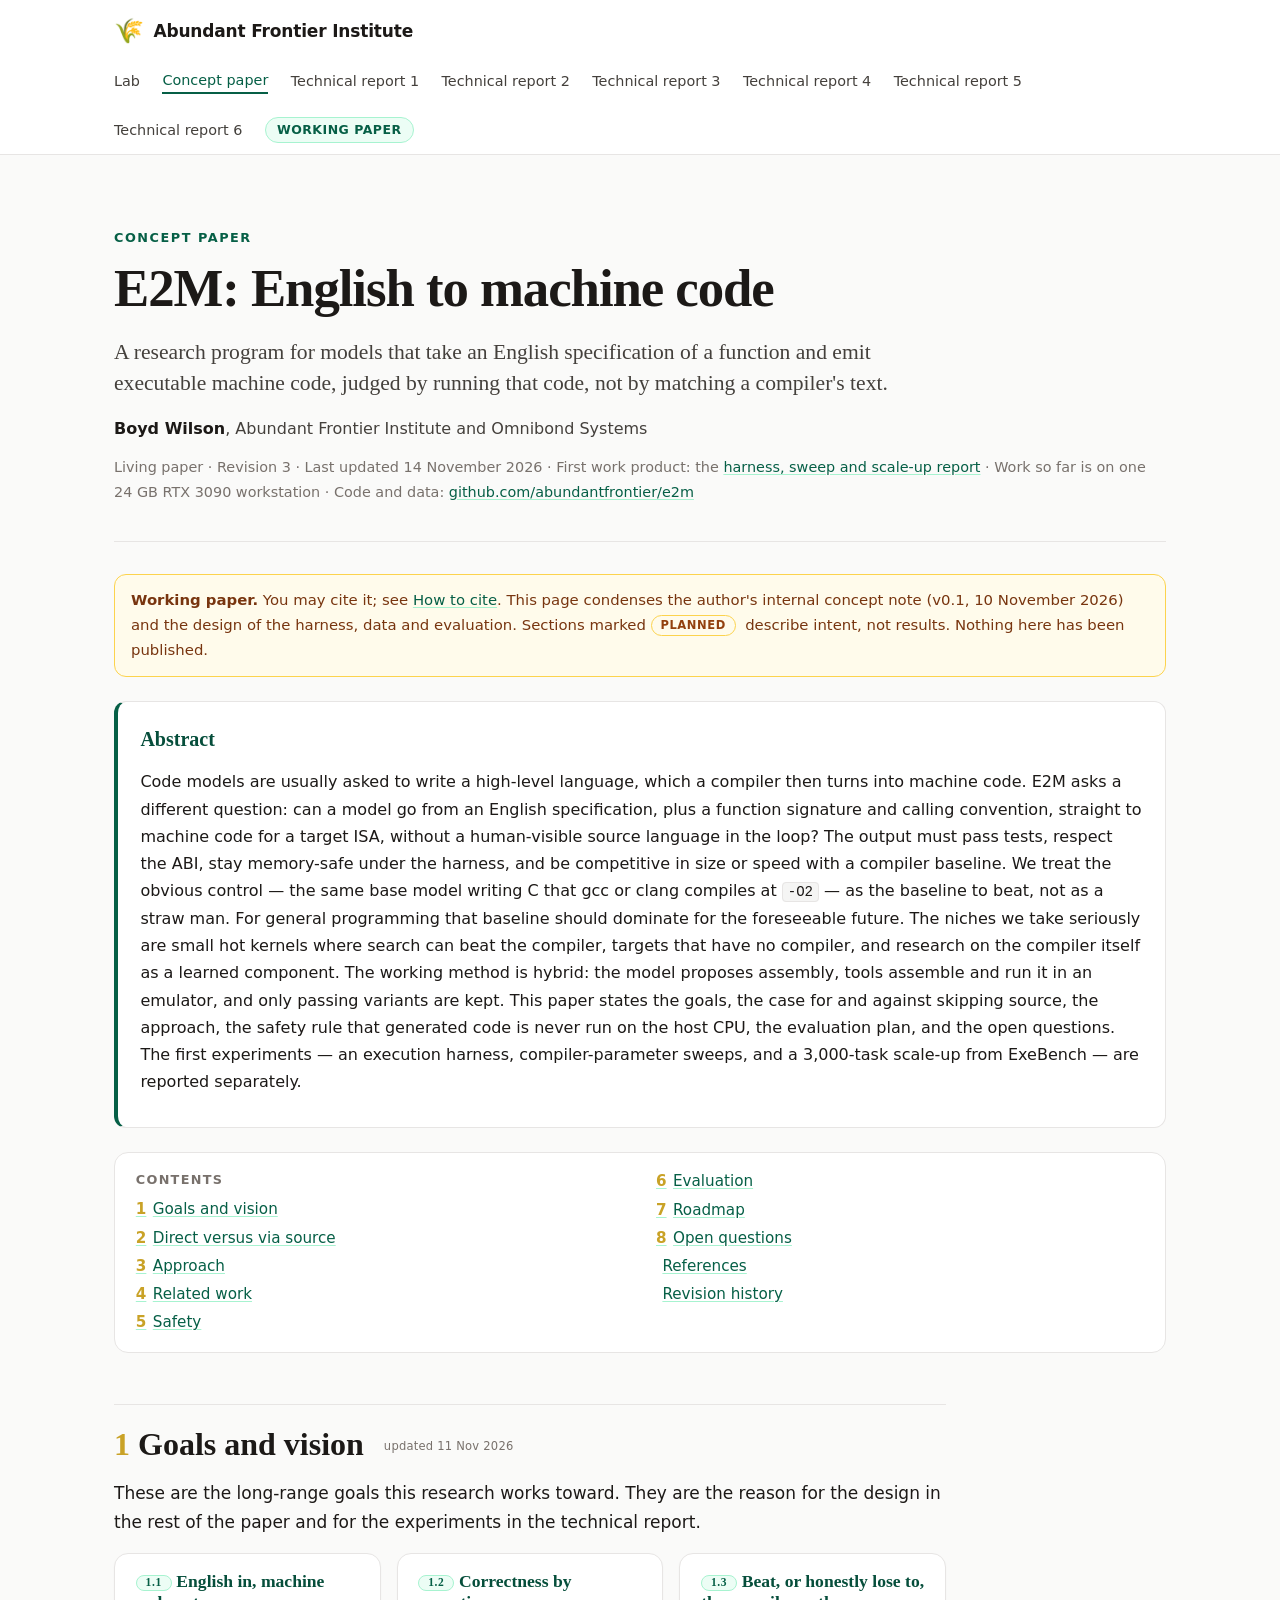
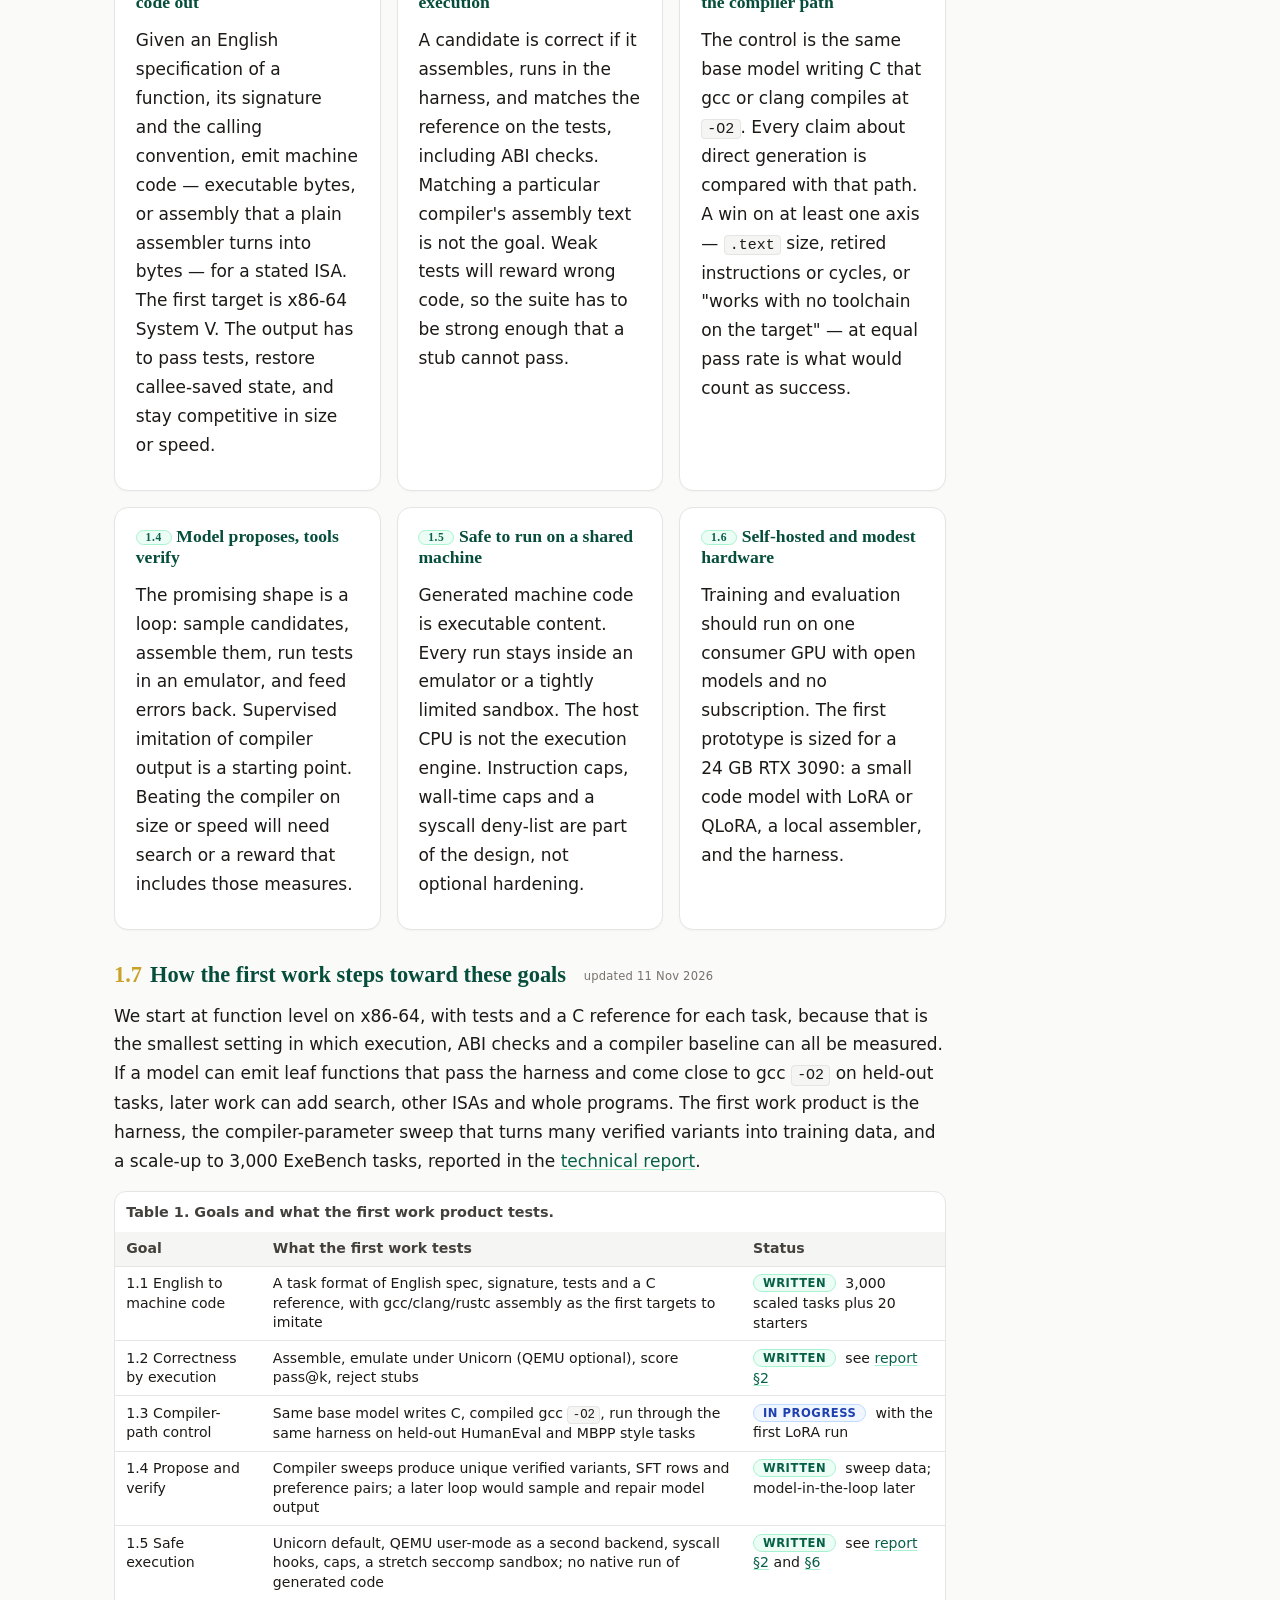
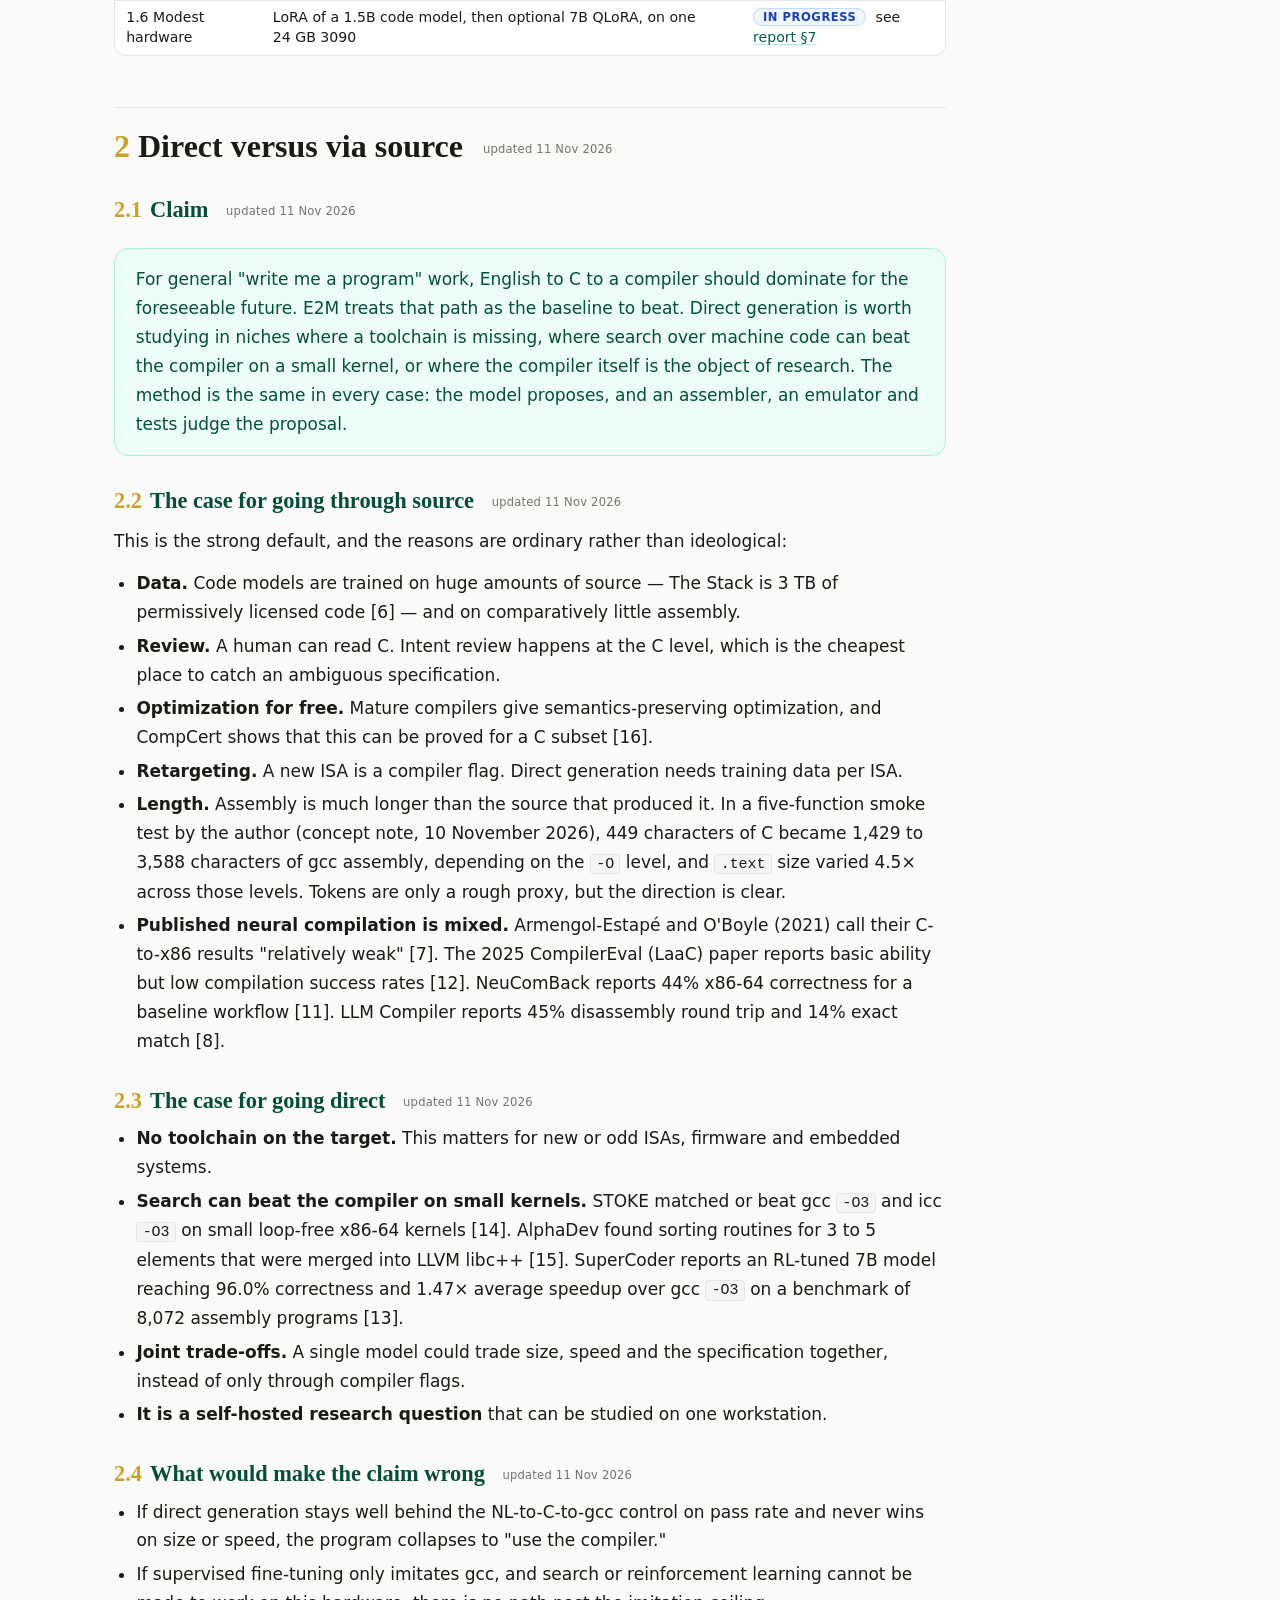
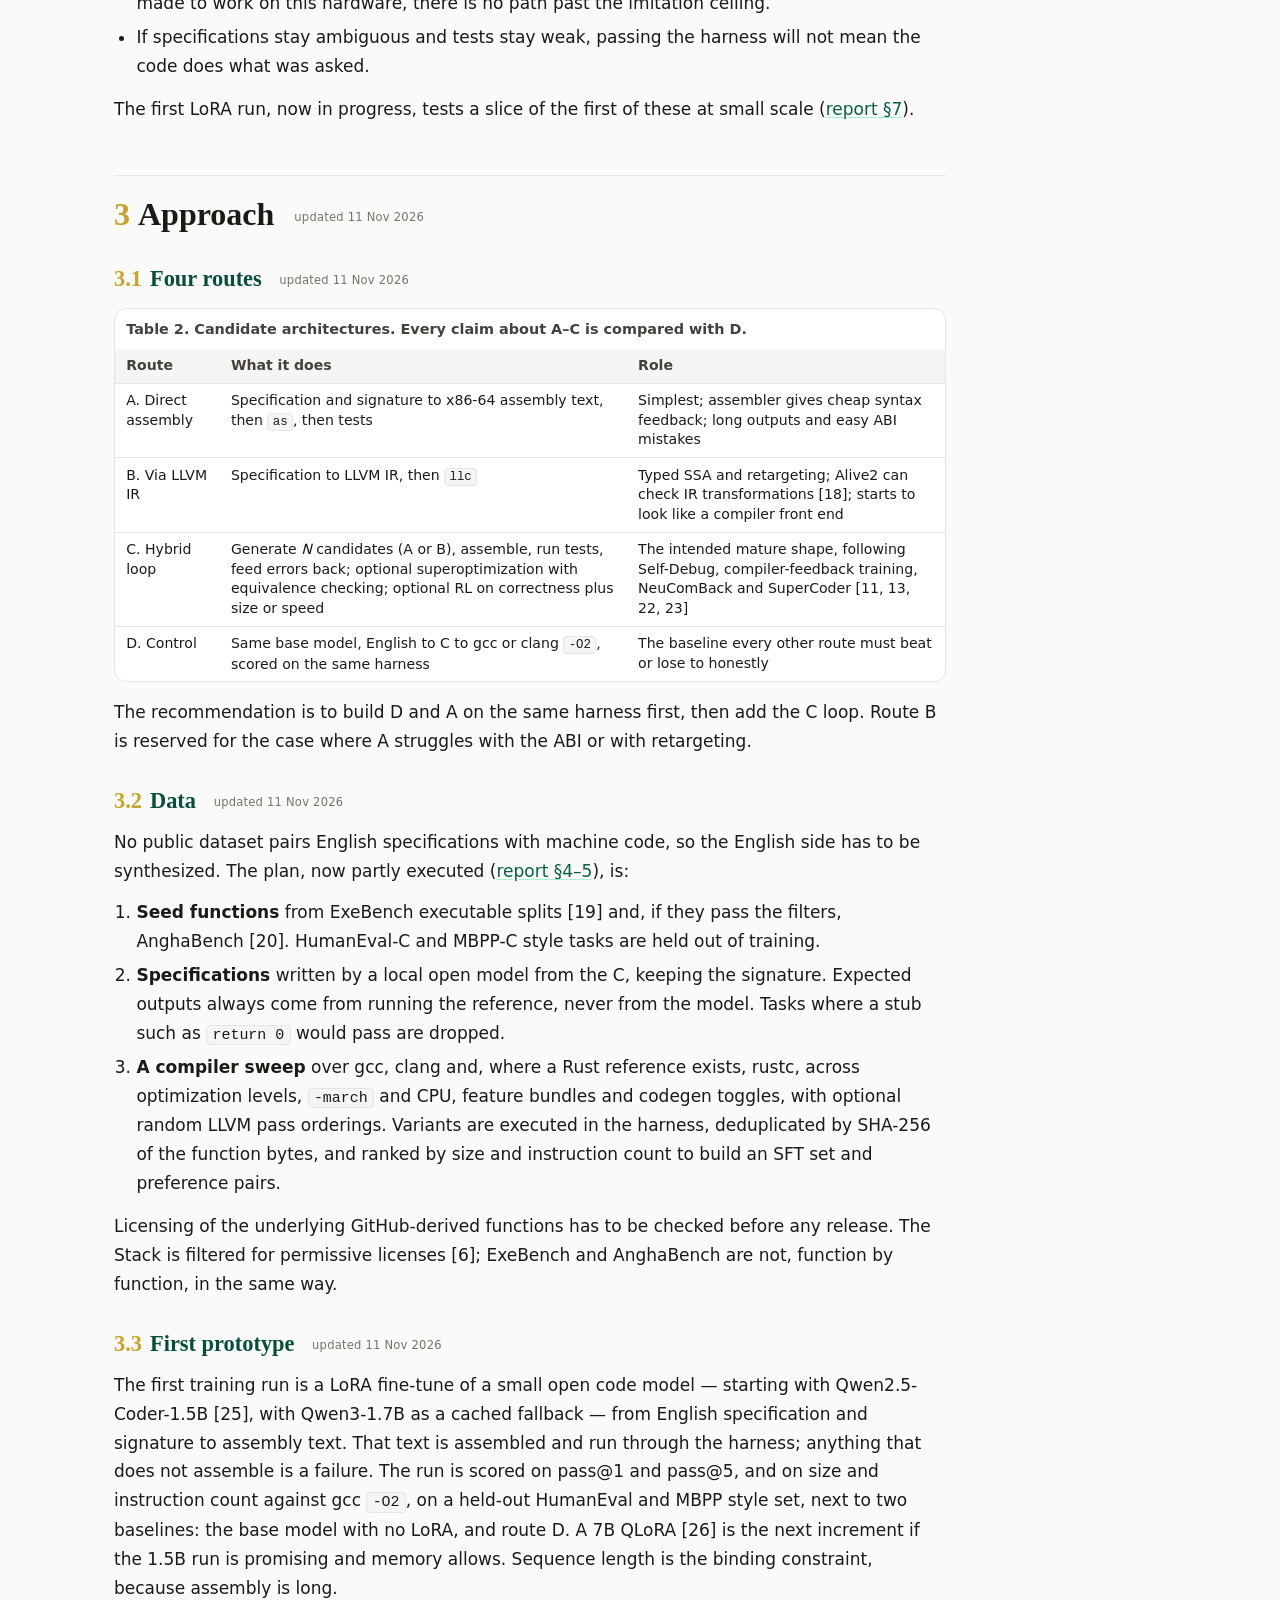
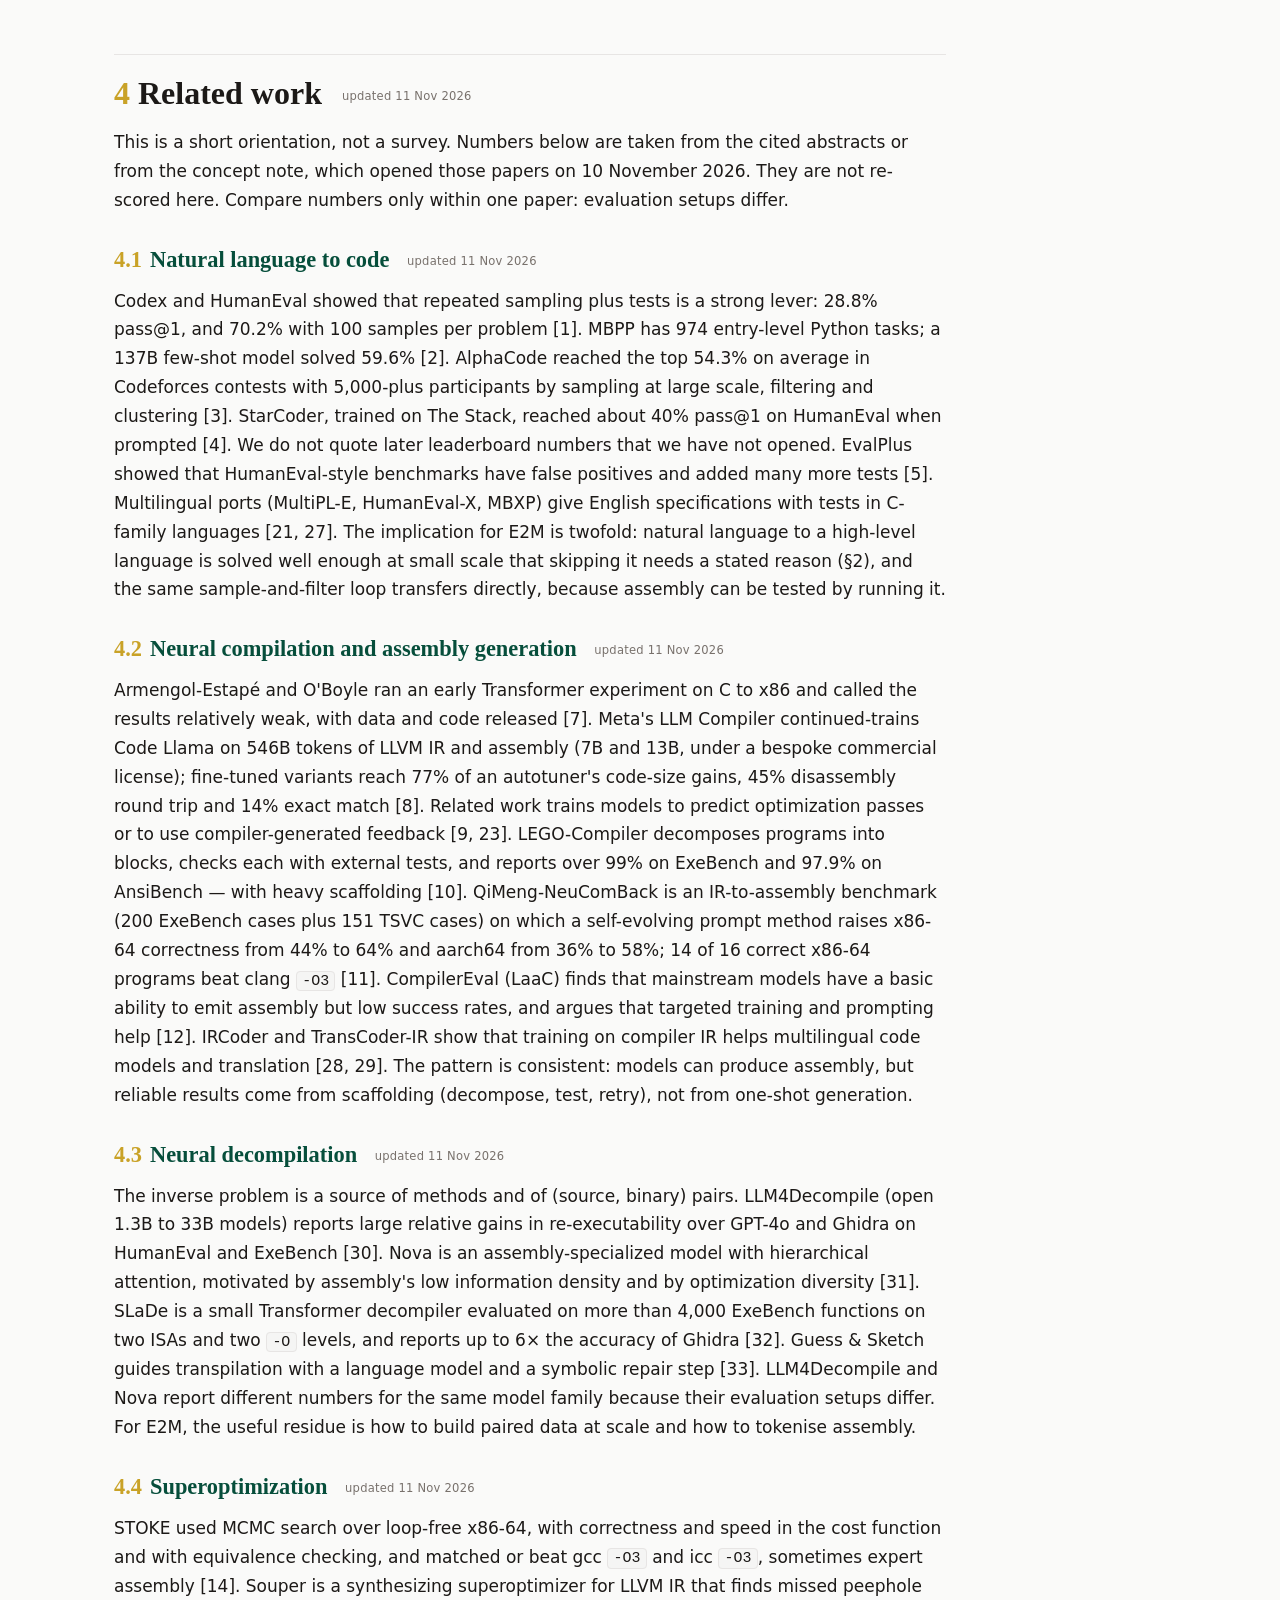
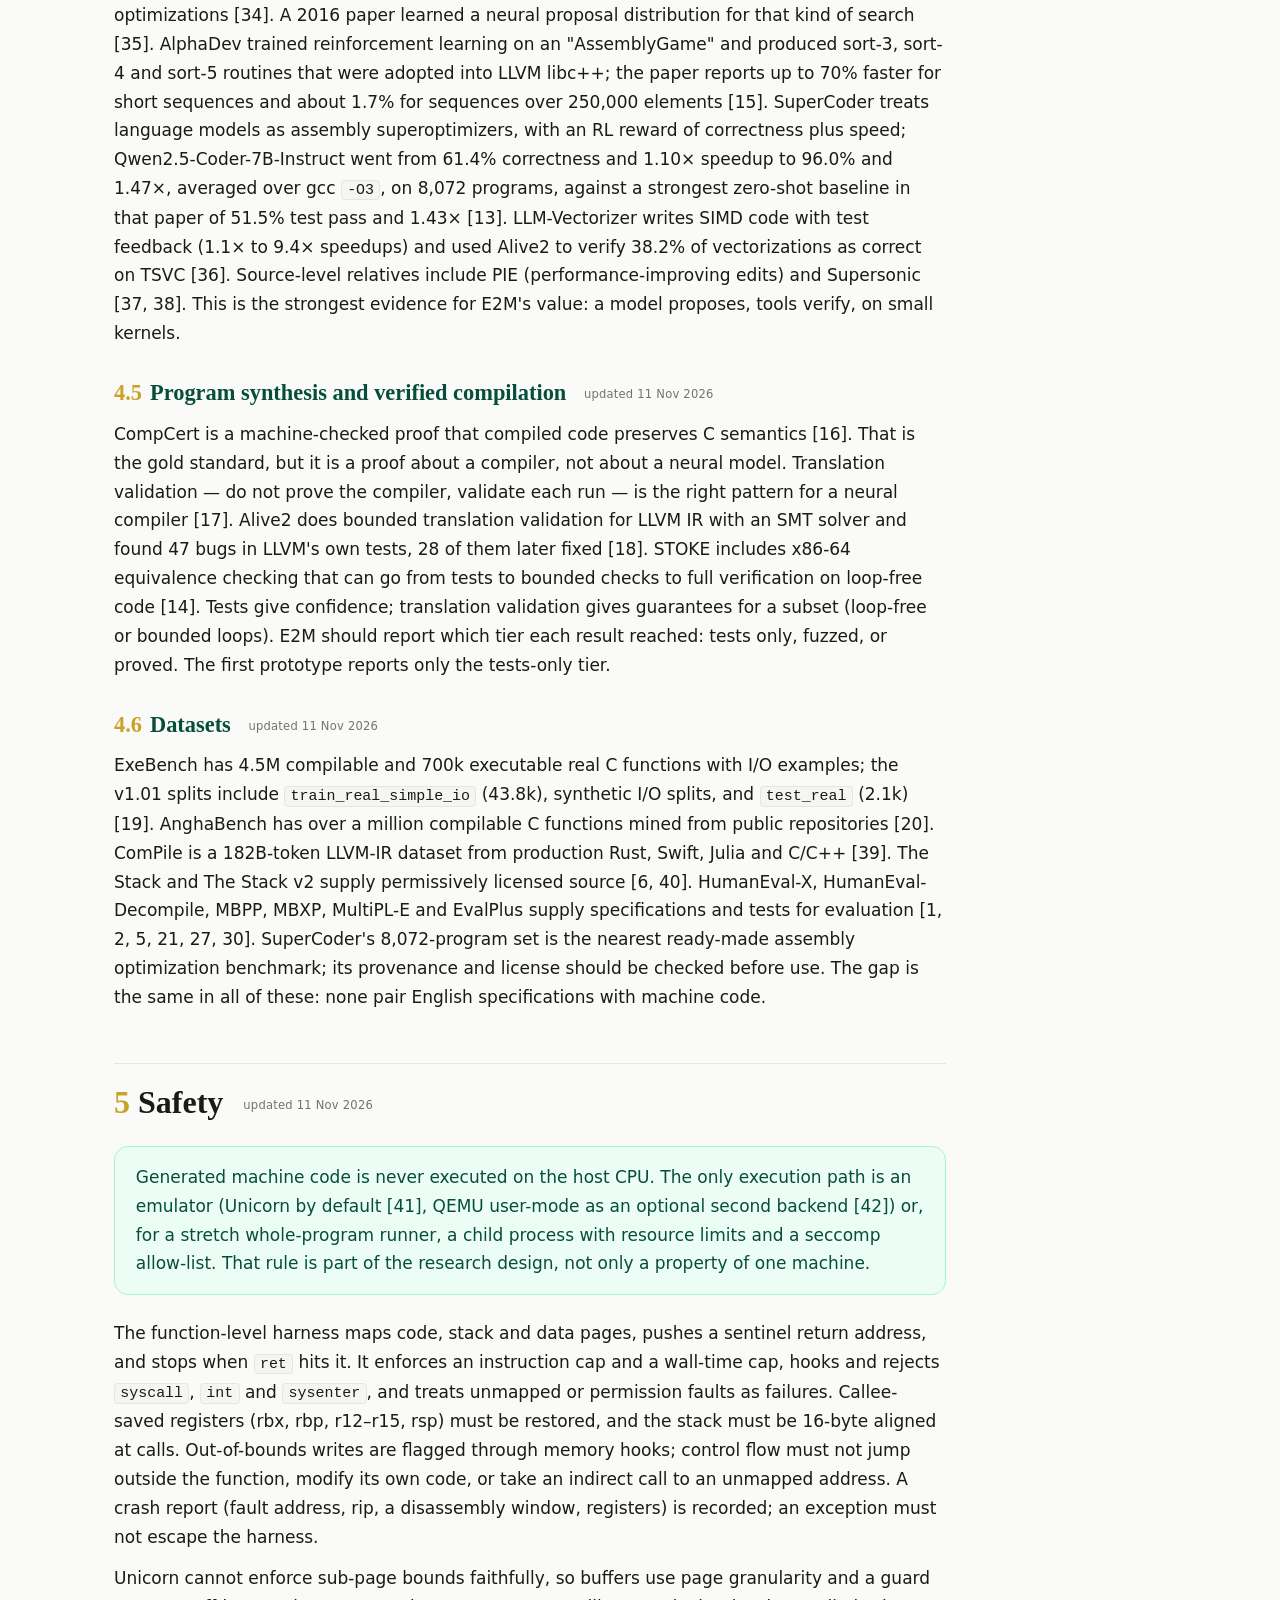
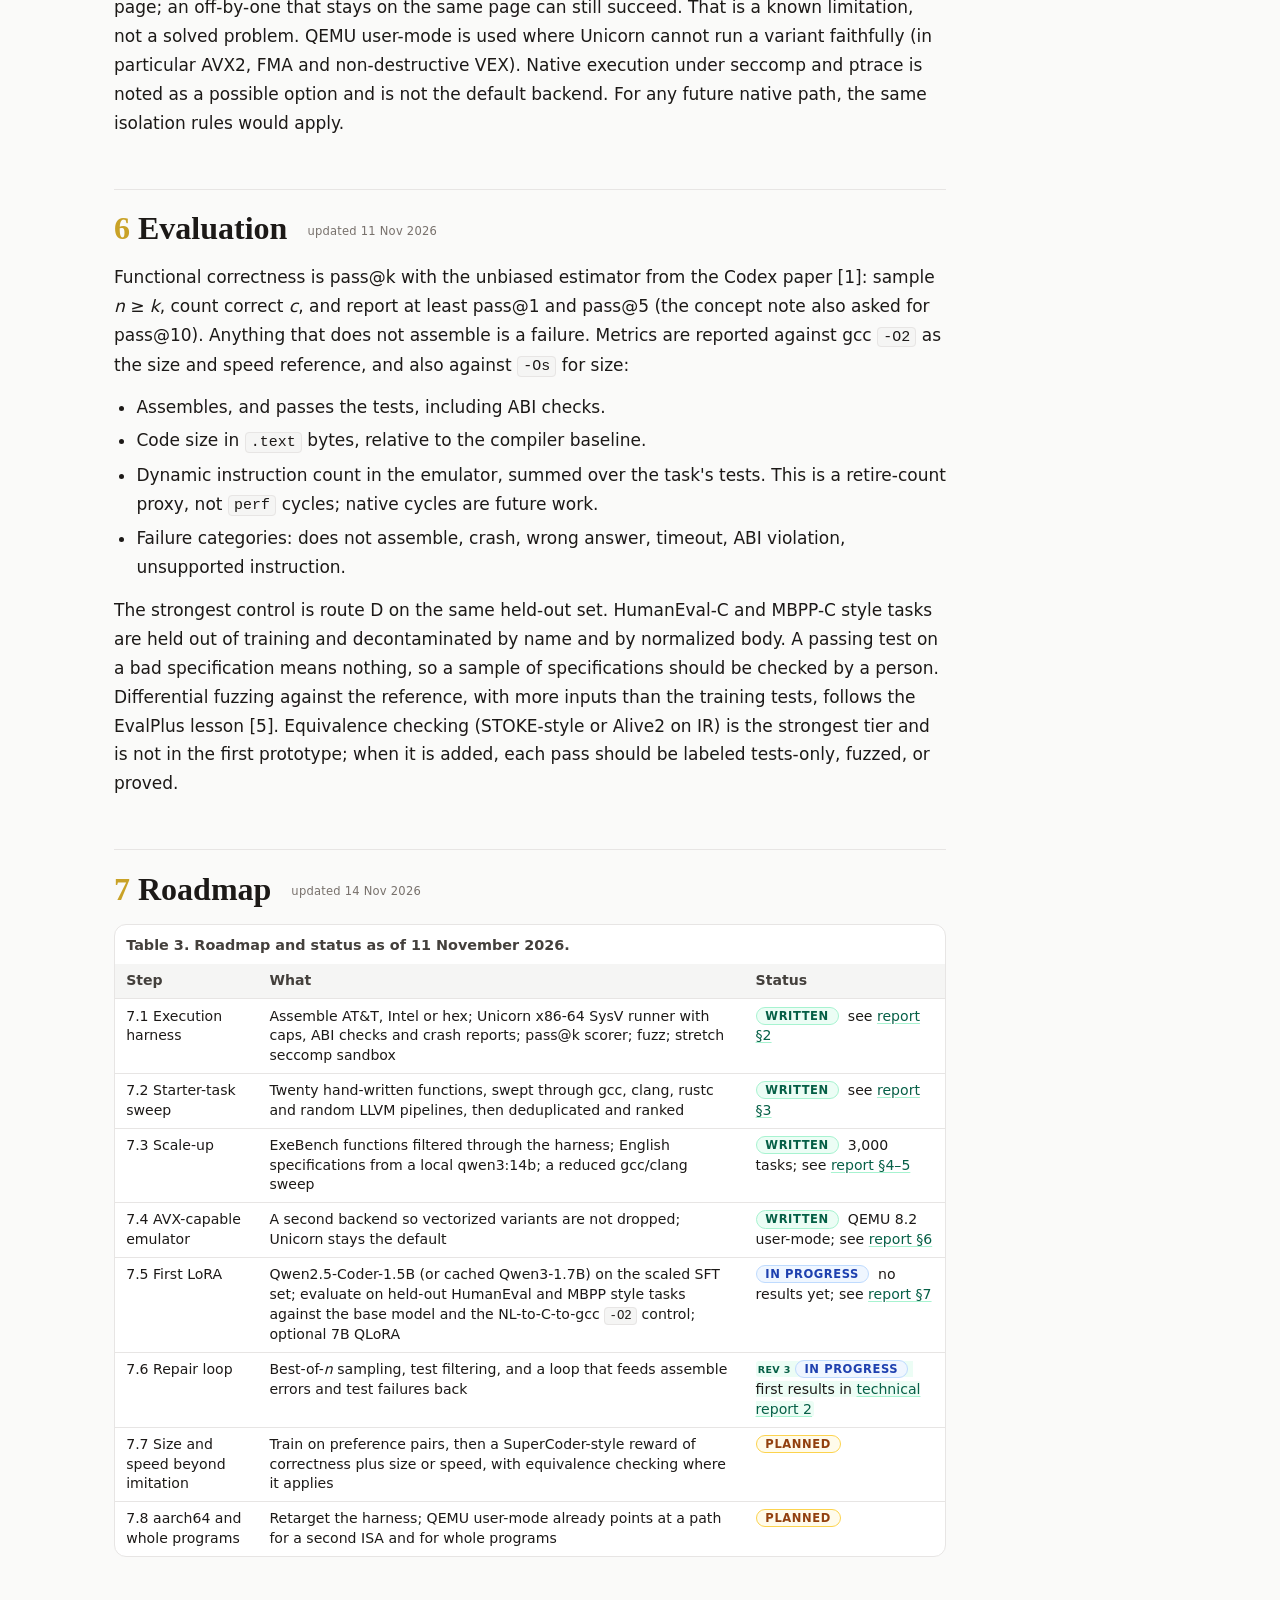
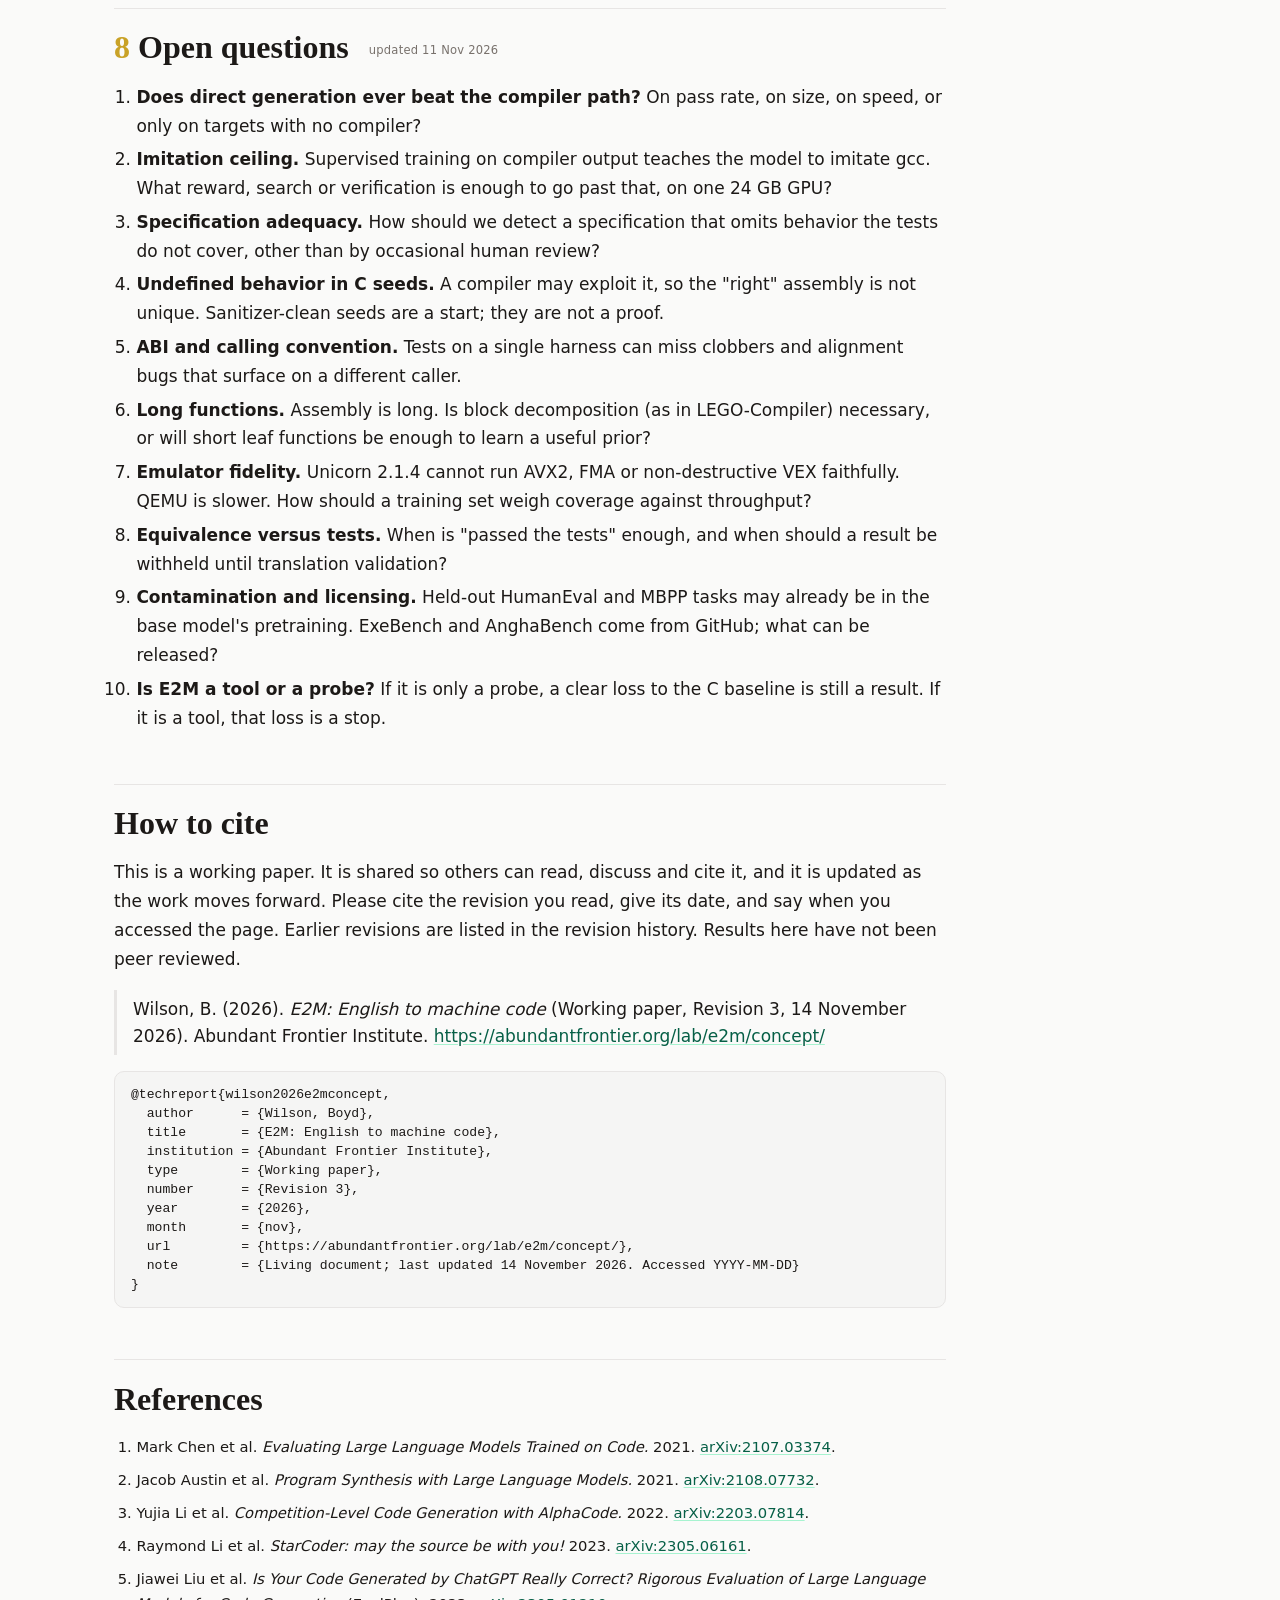
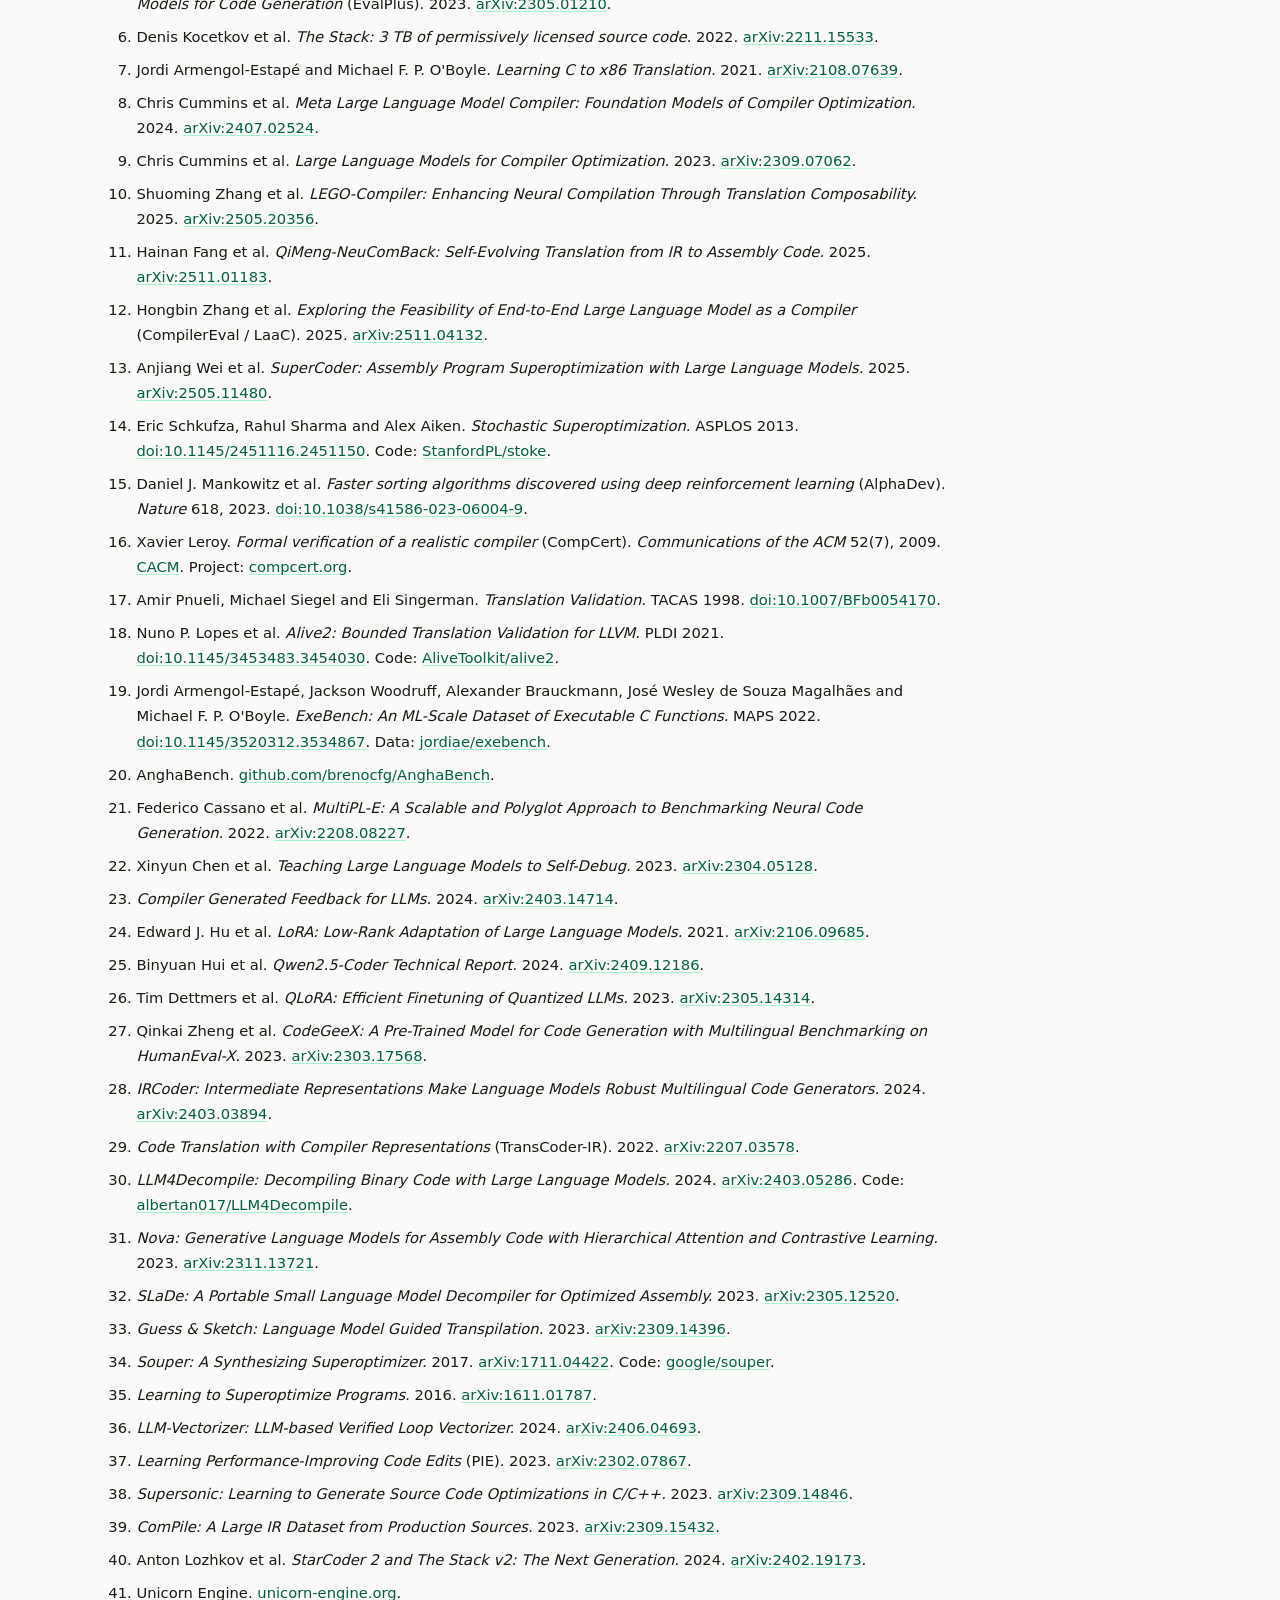
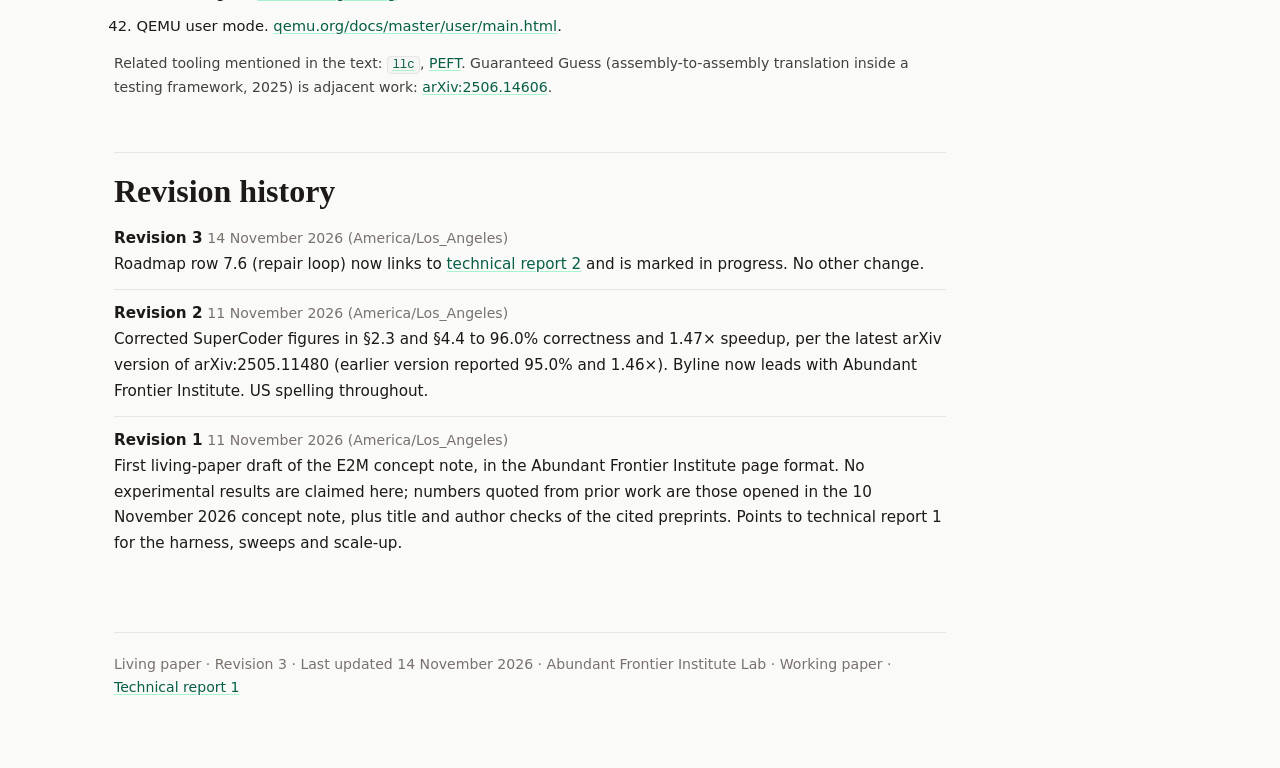
==== commit 7d0627f1: "Sync results and reports after round5b (2026-11-26)" ====
--- a/reports/concept/index.html
+++ b/reports/concept/index.html
@@ -16,7 +16,7 @@
 <body>
 <nav class="nav"><div class="nav-in">
 <a class="brand" href="https://abundantfrontier.org/"><span class="e">🌾</span><span>Abundant Frontier Institute</span></a>
-<div class="nav-links"><a href="/lab/">Lab</a><a href="../concept/index.html" class="cur">Concept paper</a><a href="../report-1/index.html" >Technical report 1</a><a href="../report-2/index.html" >Technical report 2</a><a href="../report-3/index.html" >Technical report 3</a><a href="../report-4/index.html" >Technical report 4</a><a href="../report-5/index.html" >Technical report 5</a><span class="badge">Working paper</span></div>
+<div class="nav-links"><a href="/lab/">Lab</a><a href="../concept/index.html" class="cur">Concept paper</a><a href="../report-1/index.html" >Technical report 1</a><a href="../report-2/index.html" >Technical report 2</a><a href="../report-3/index.html" >Technical report 3</a><a href="../report-4/index.html" >Technical report 4</a><a href="../report-5/index.html" >Technical report 5</a><a href="../report-6/index.html" >Technical report 6</a><span class="badge">Working paper</span></div>
 </div></nav>
 <main class="page">
 <header class="title">
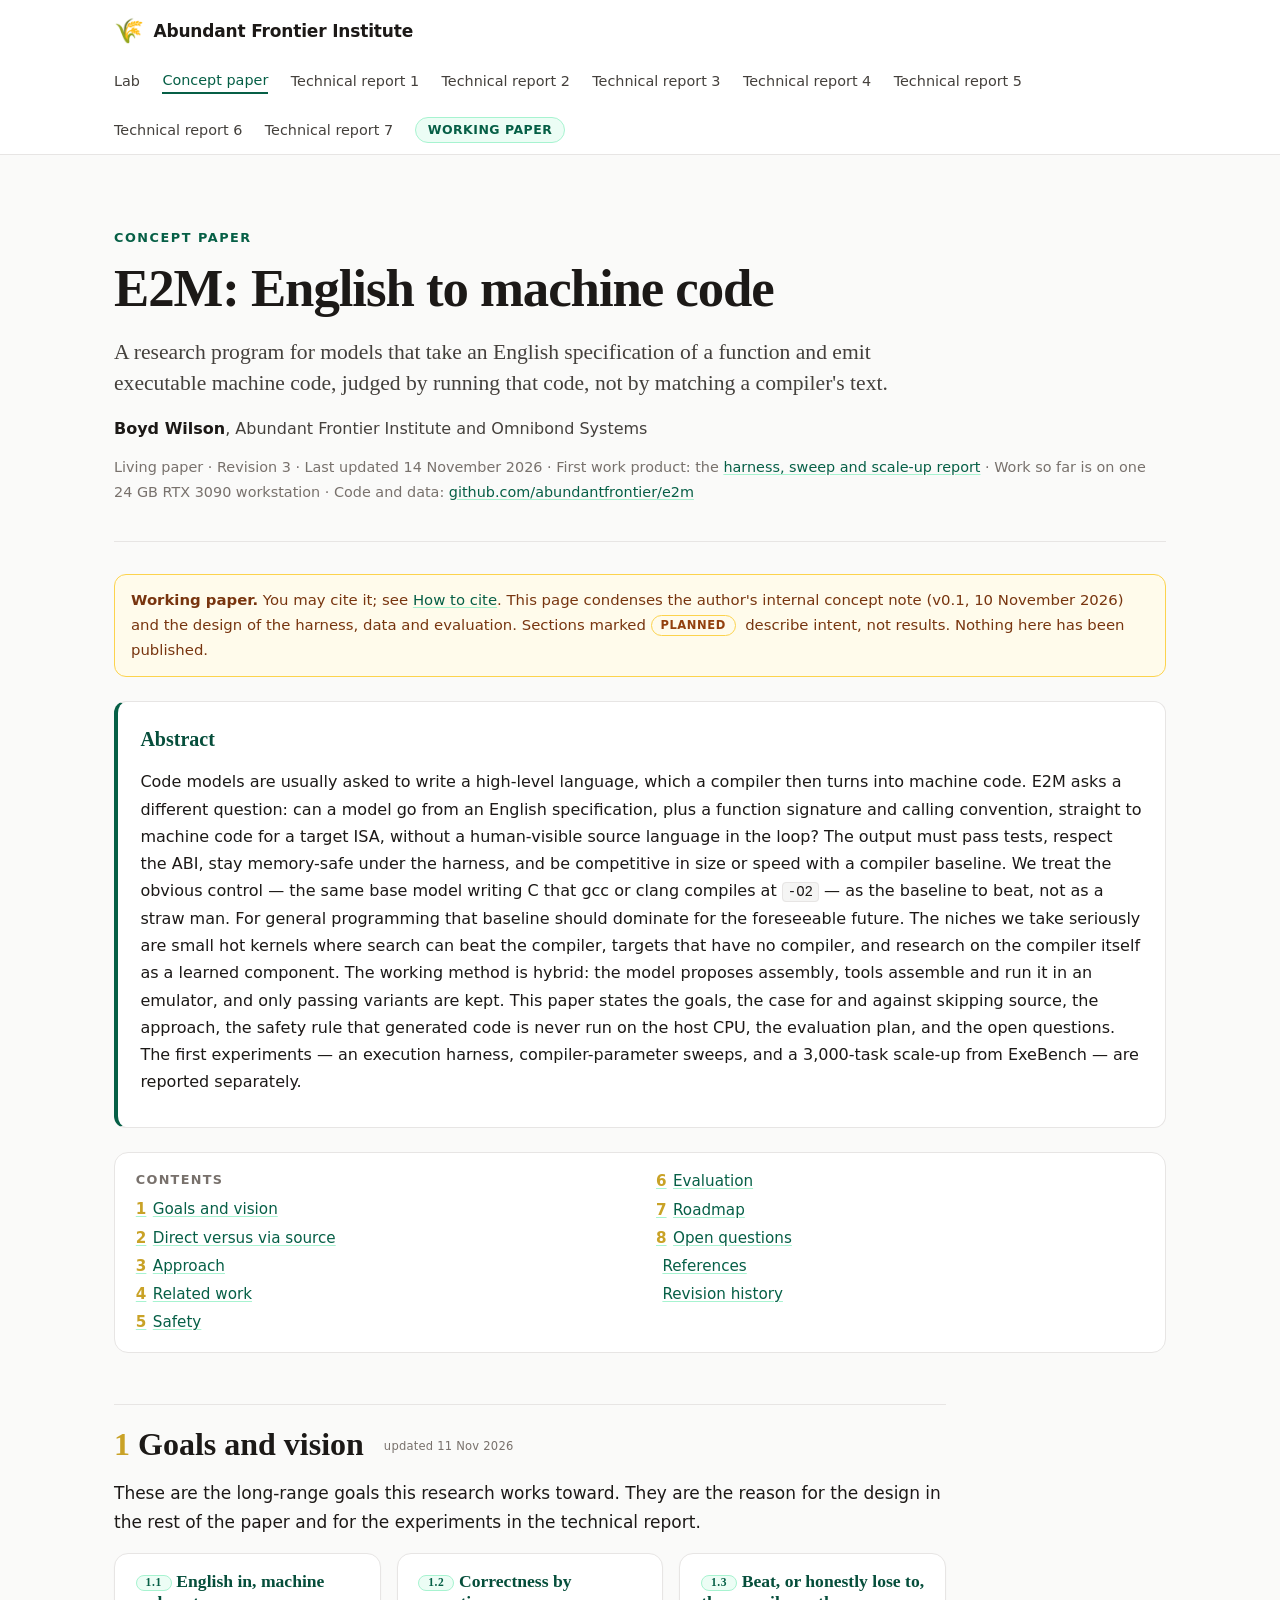
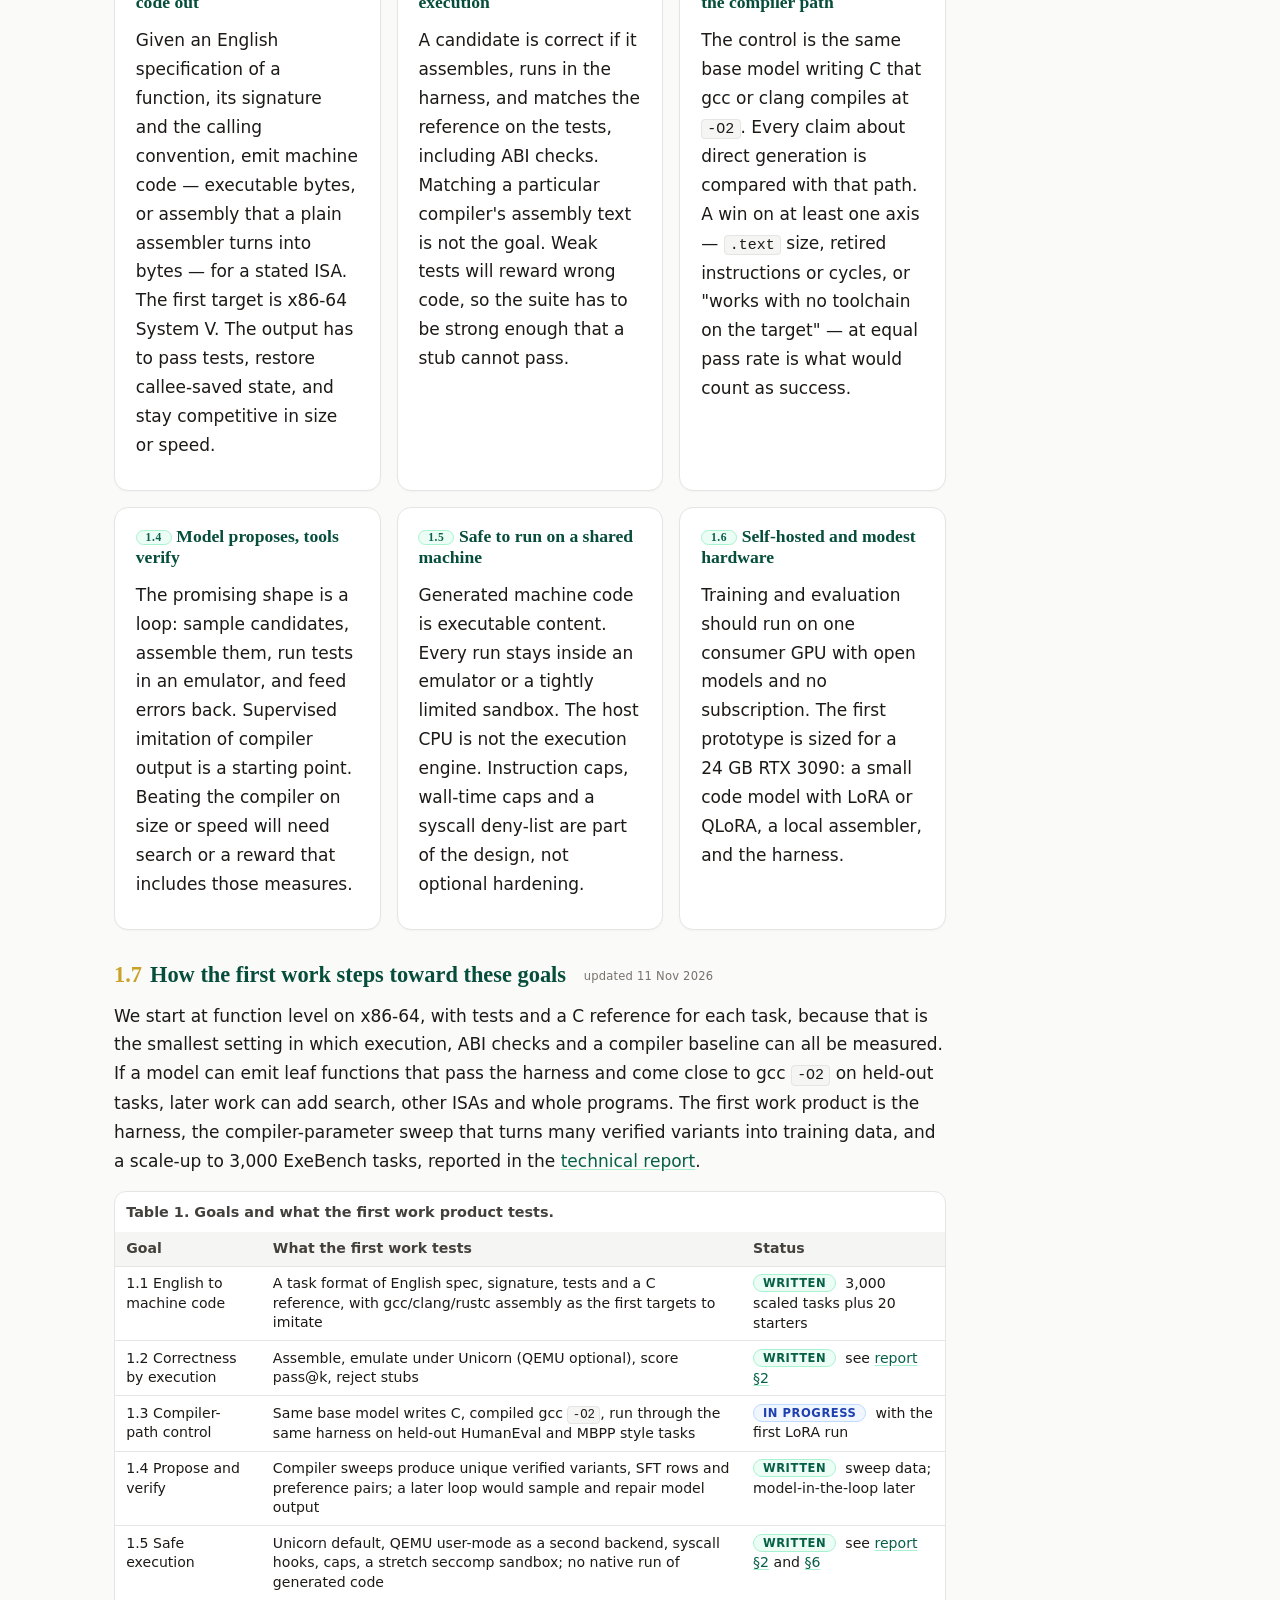
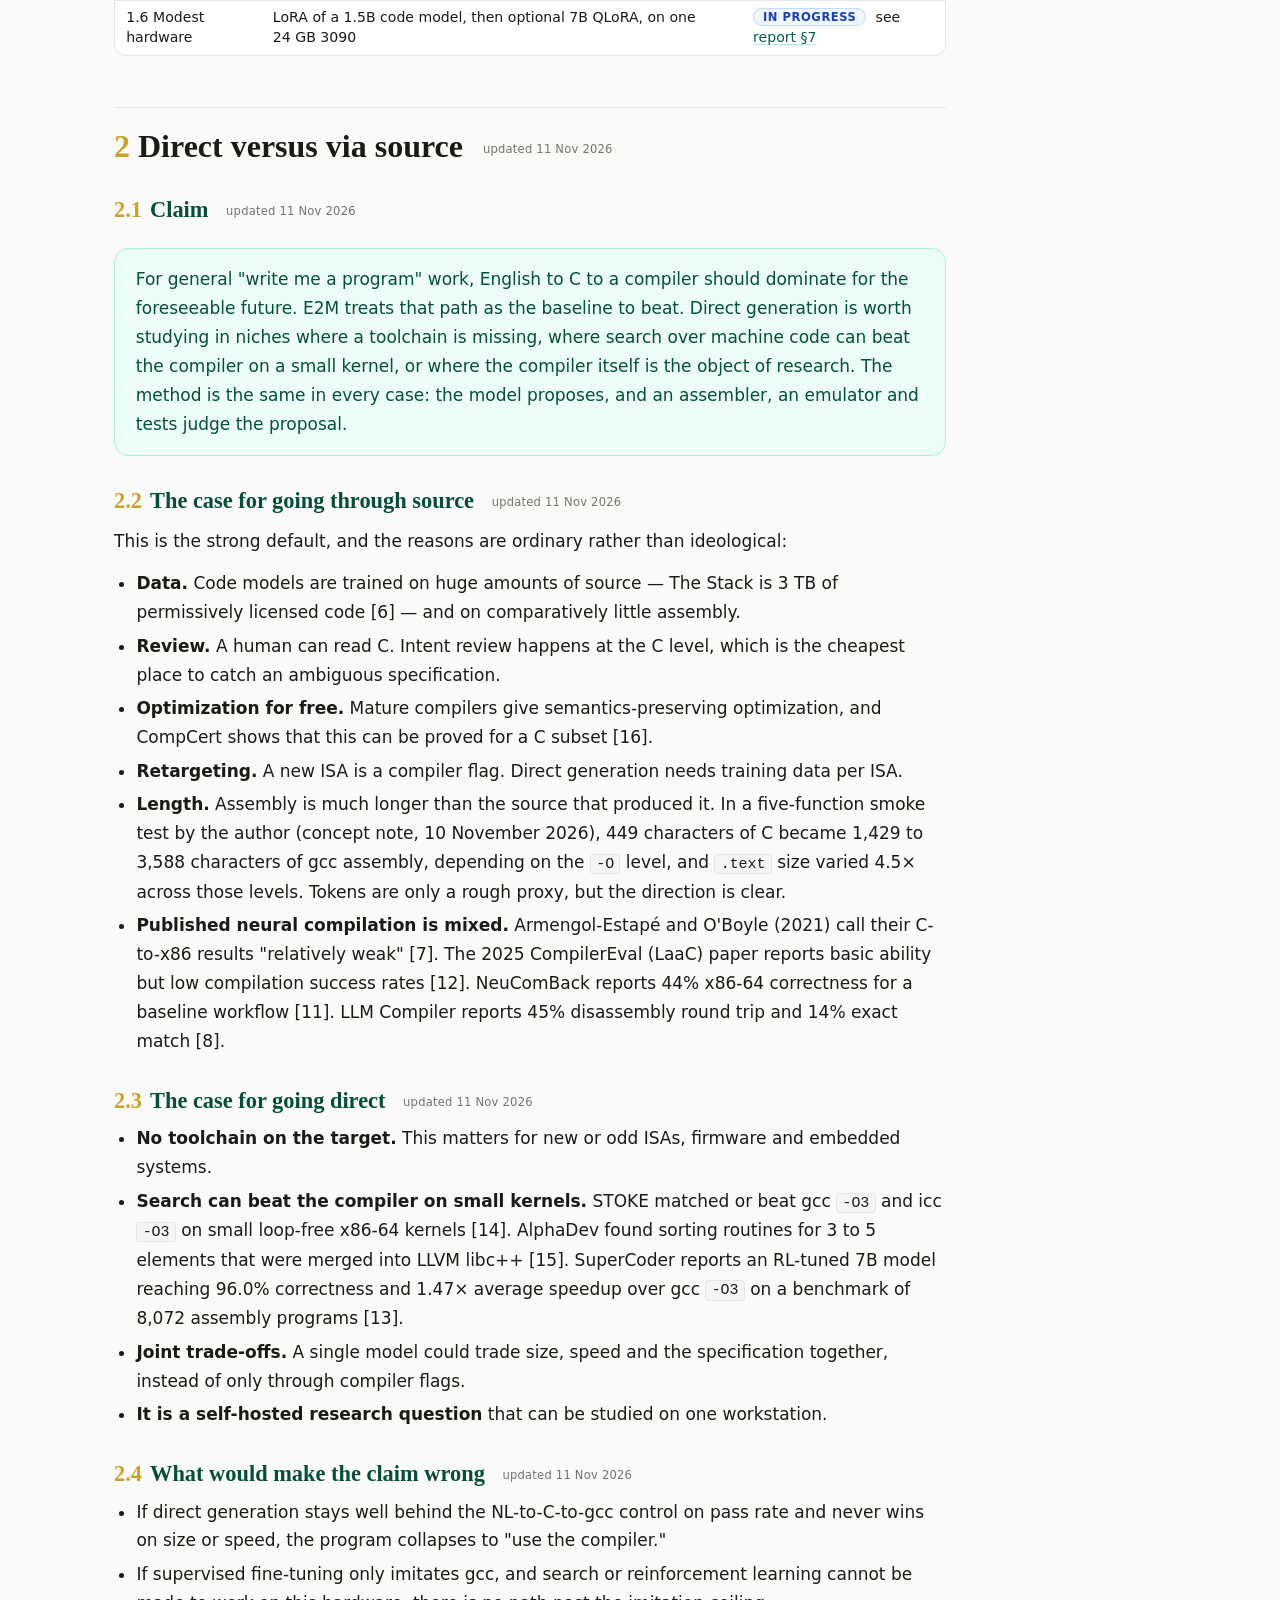
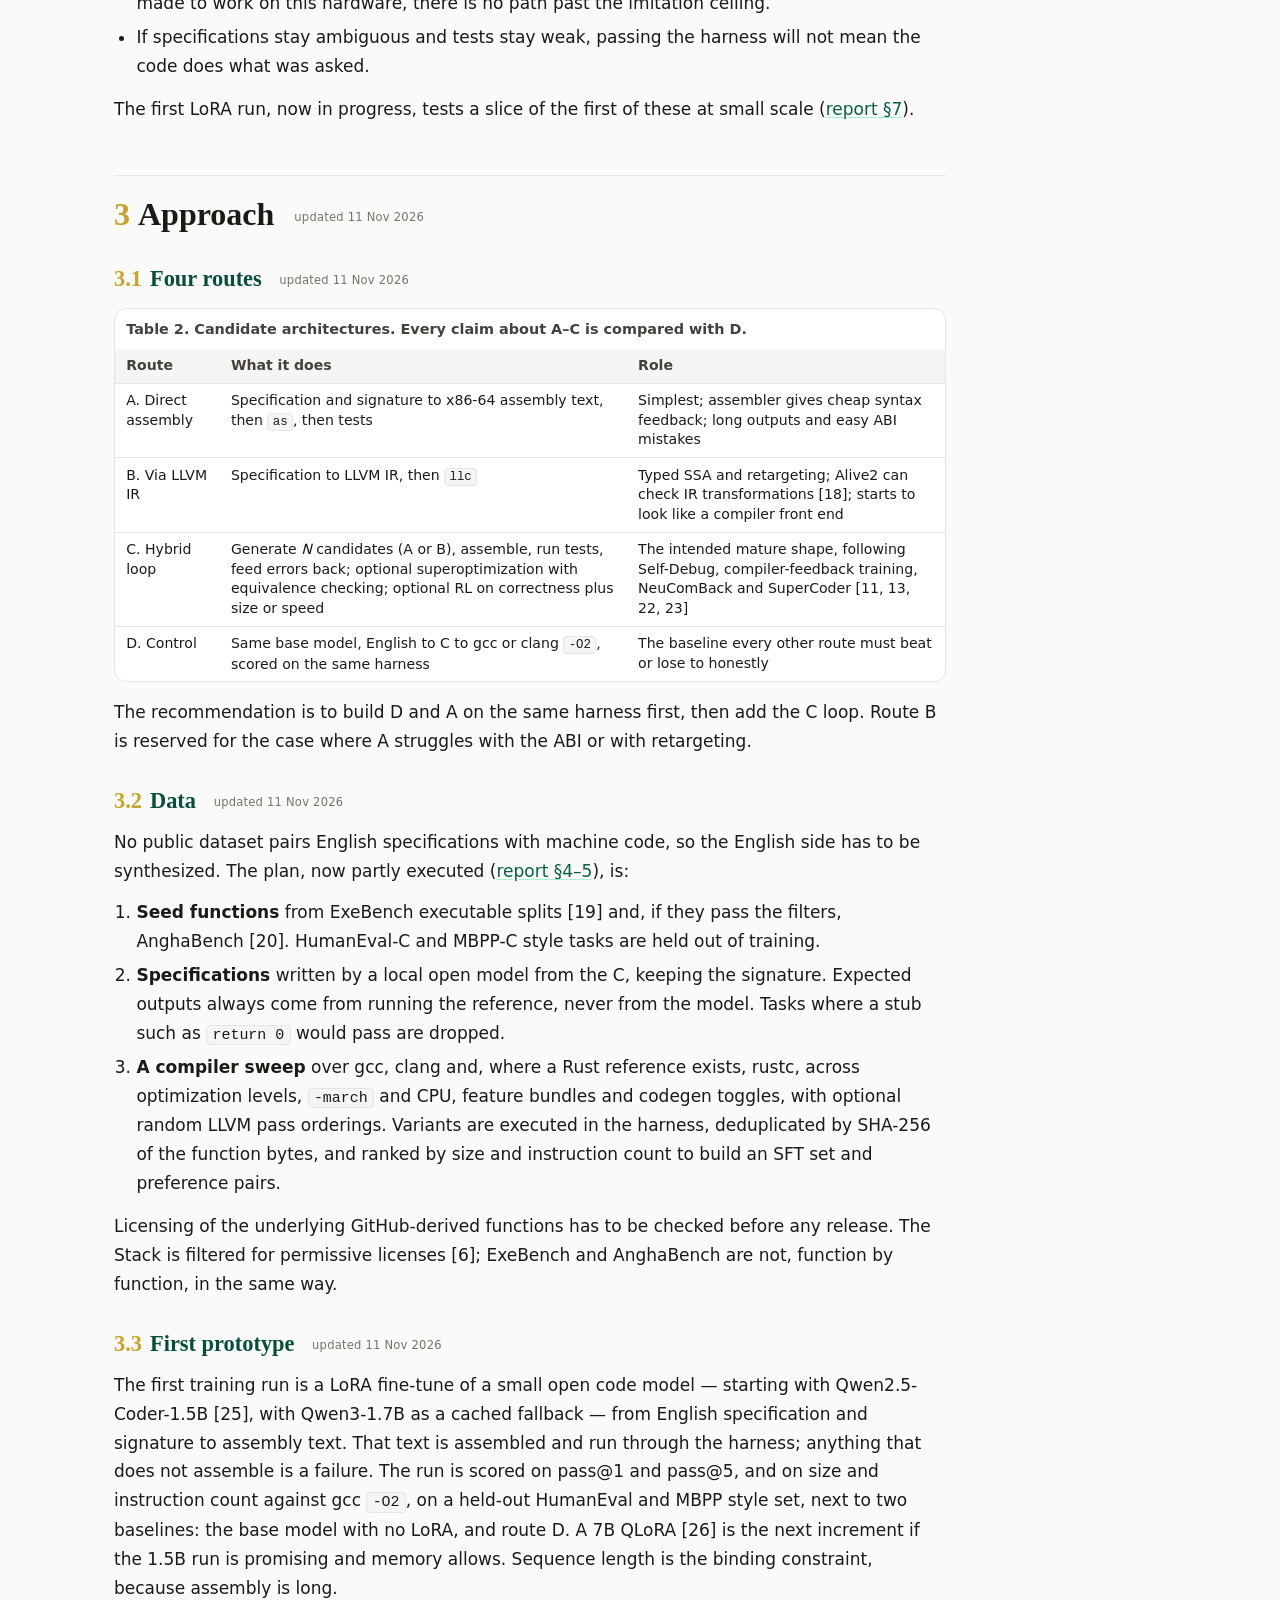
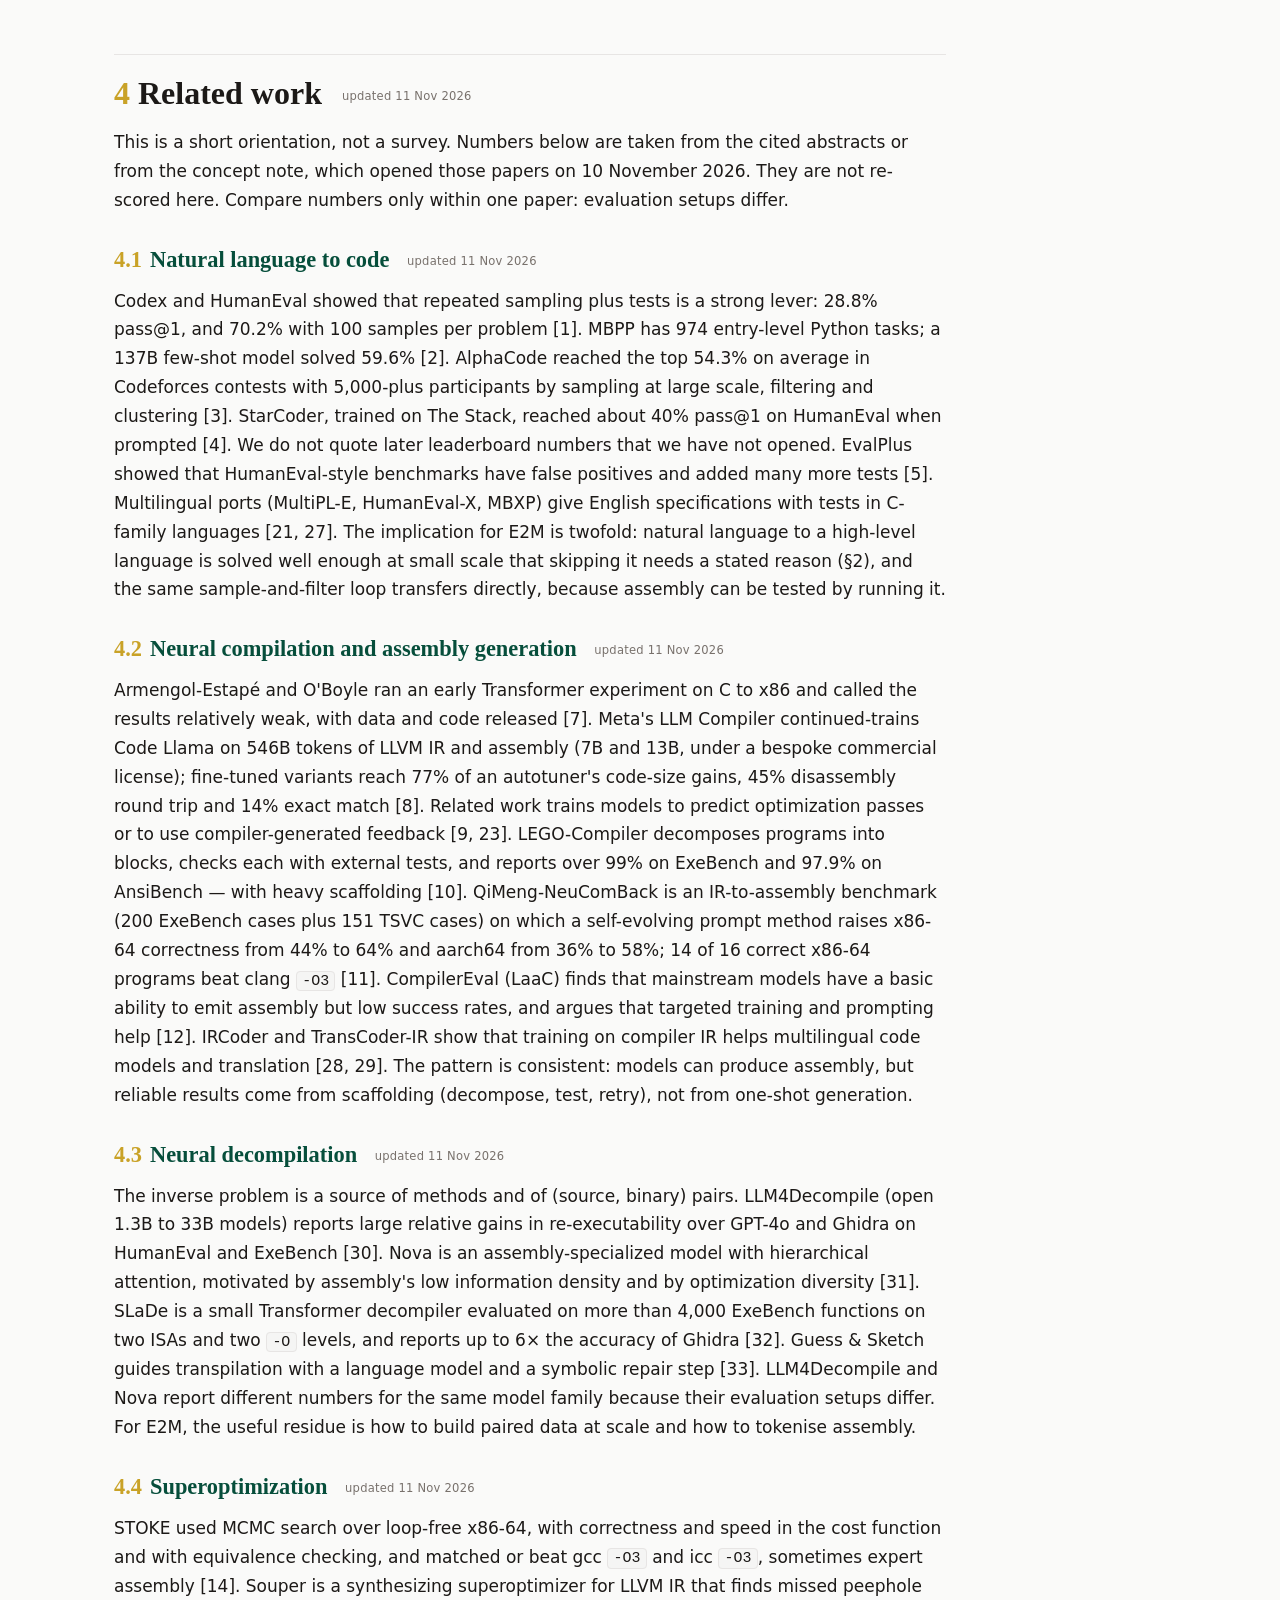
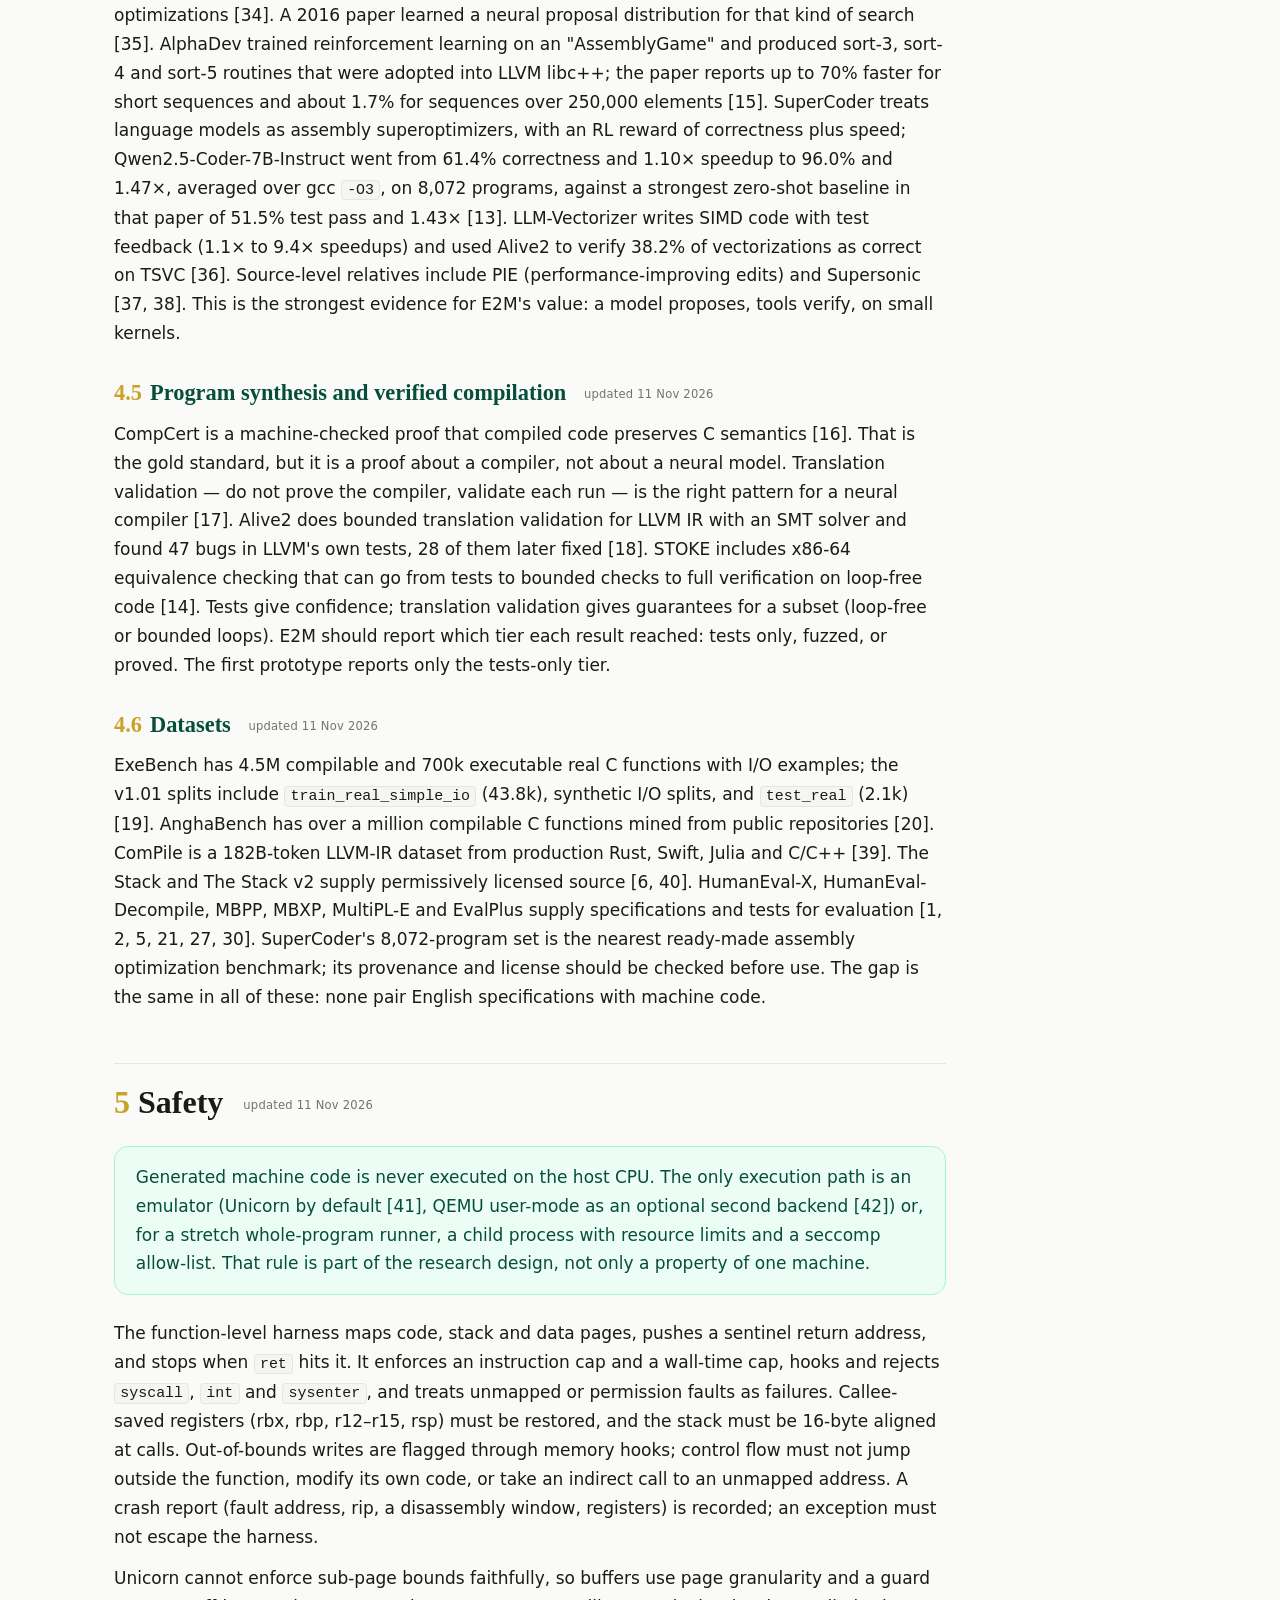
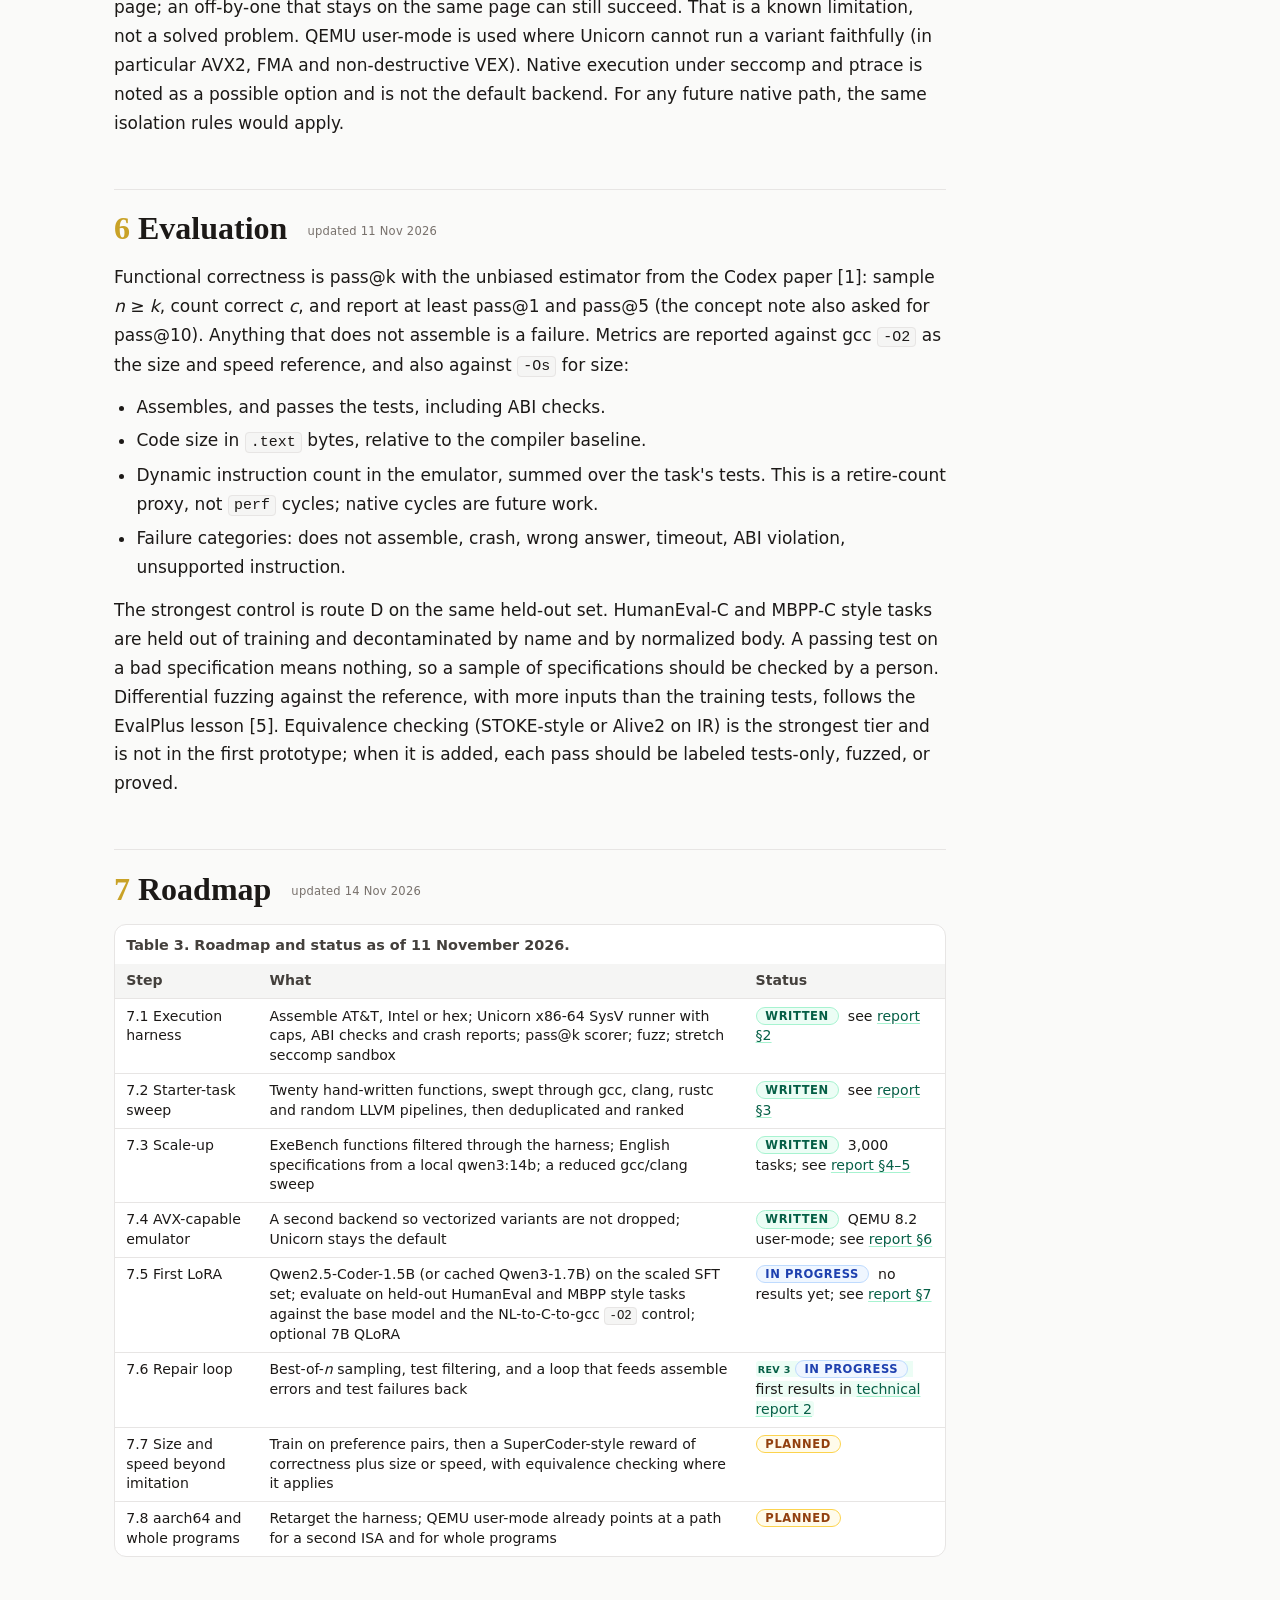
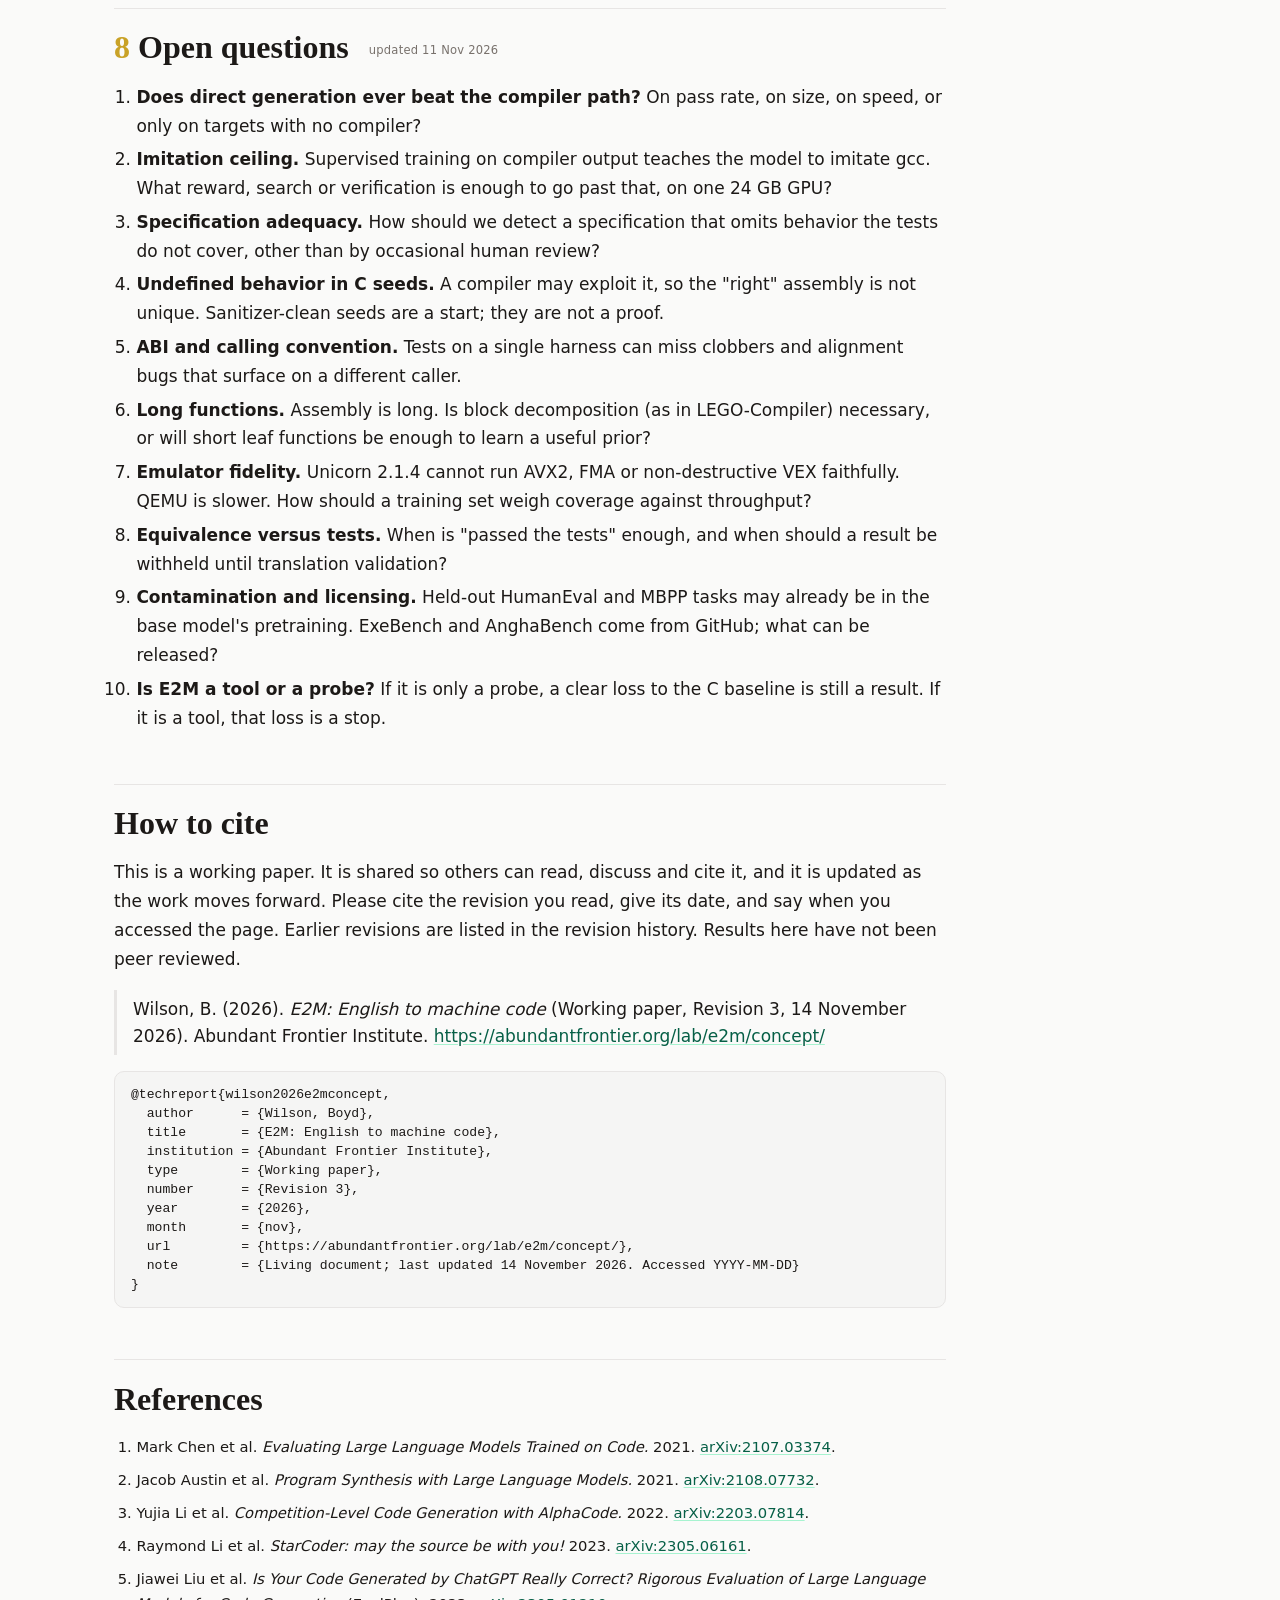
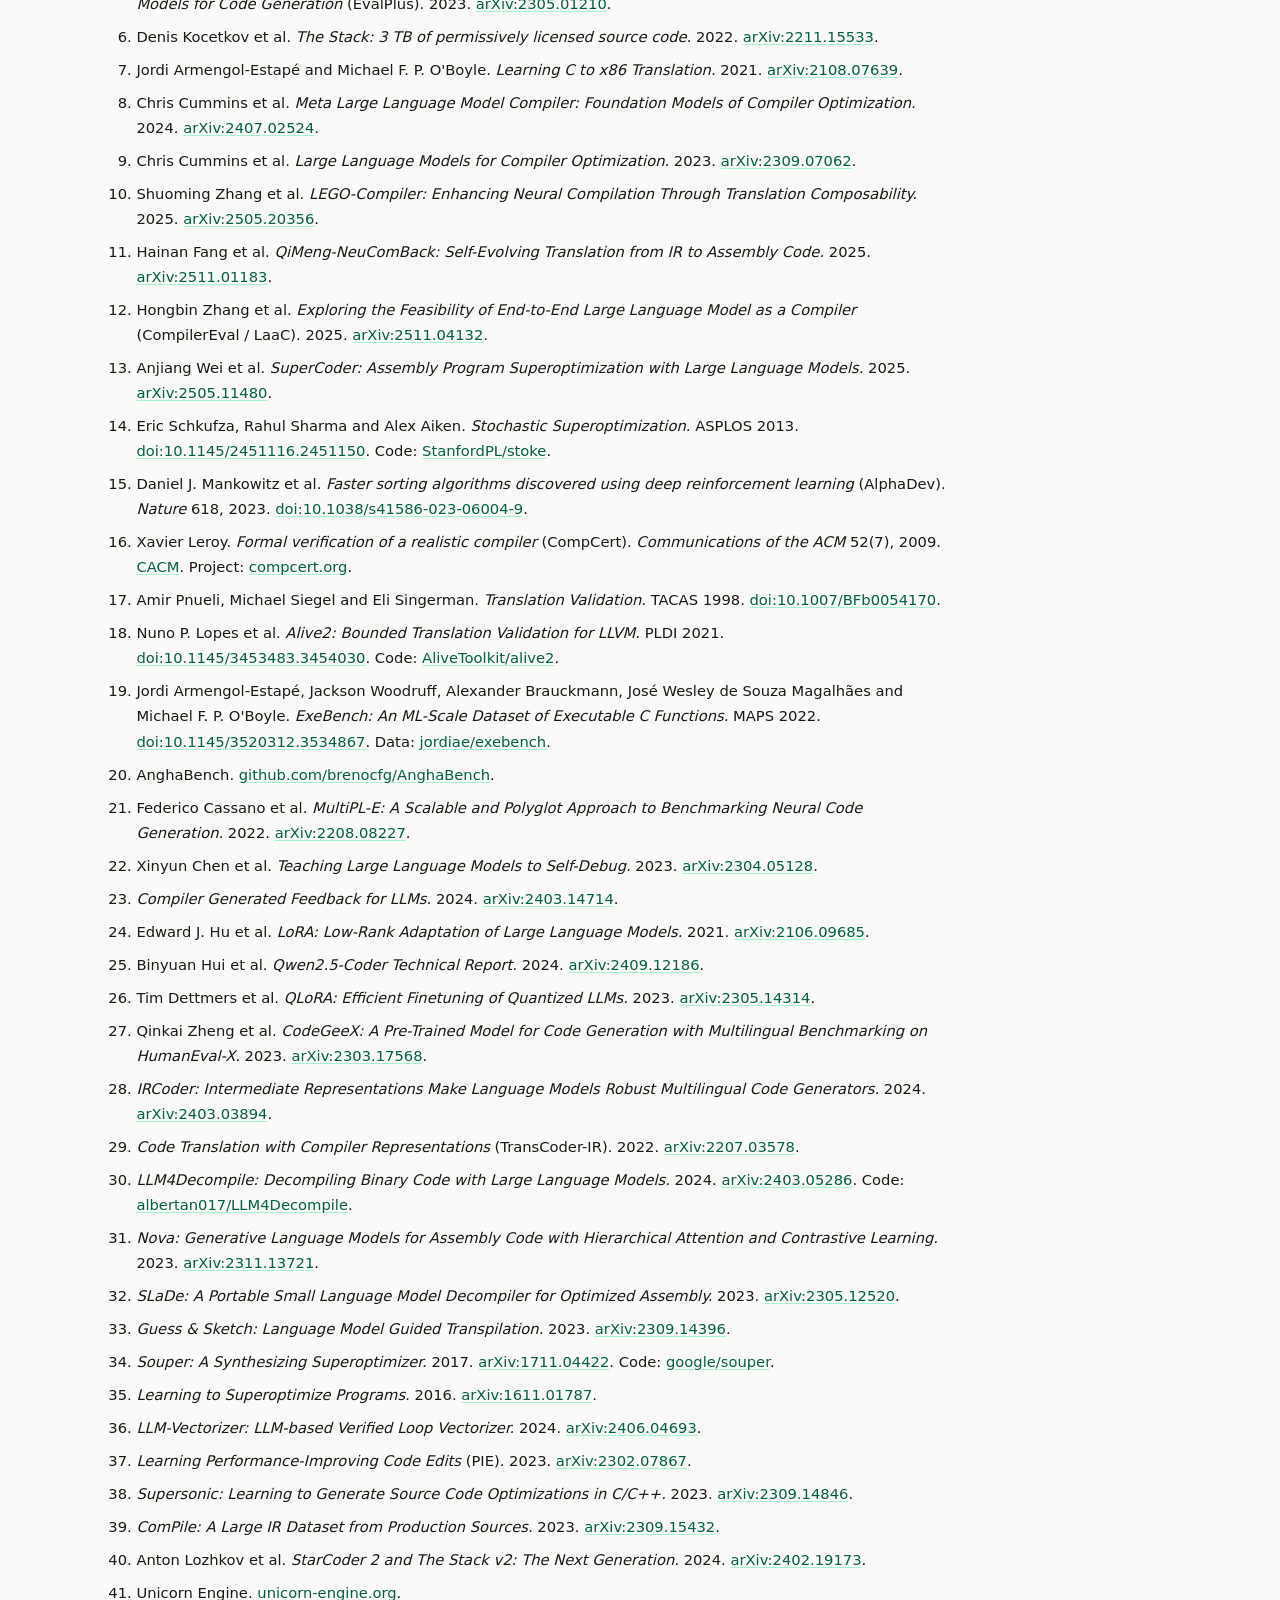
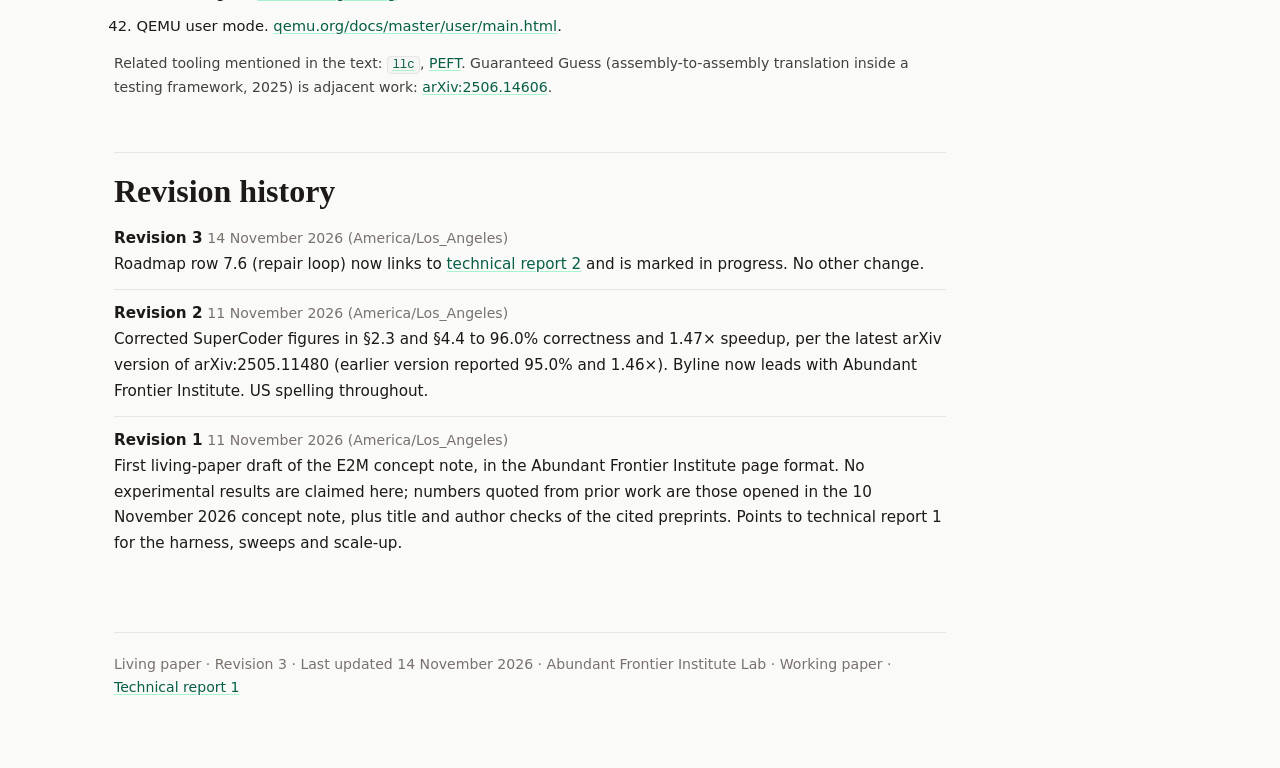
==== commit fa4a5a0f: "Sync results and reports after round6 (2026-11-26)" ====
--- a/reports/concept/index.html
+++ b/reports/concept/index.html
@@ -16,7 +16,7 @@
 <body>
 <nav class="nav"><div class="nav-in">
 <a class="brand" href="https://abundantfrontier.org/"><span class="e">🌾</span><span>Abundant Frontier Institute</span></a>
-<div class="nav-links"><a href="/lab/">Lab</a><a href="../concept/index.html" class="cur">Concept paper</a><a href="../report-1/index.html" >Technical report 1</a><a href="../report-2/index.html" >Technical report 2</a><a href="../report-3/index.html" >Technical report 3</a><a href="../report-4/index.html" >Technical report 4</a><a href="../report-5/index.html" >Technical report 5</a><a href="../report-6/index.html" >Technical report 6</a><span class="badge">Working paper</span></div>
+<div class="nav-links"><a href="/lab/">Lab</a><a href="../concept/index.html" class="cur">Concept paper</a><a href="../report-1/index.html" >Technical report 1</a><a href="../report-2/index.html" >Technical report 2</a><a href="../report-3/index.html" >Technical report 3</a><a href="../report-4/index.html" >Technical report 4</a><a href="../report-5/index.html" >Technical report 5</a><a href="../report-6/index.html" >Technical report 6</a><a href="../report-7/index.html" >Technical report 7</a><span class="badge">Working paper</span></div>
 </div></nav>
 <main class="page">
 <header class="title">
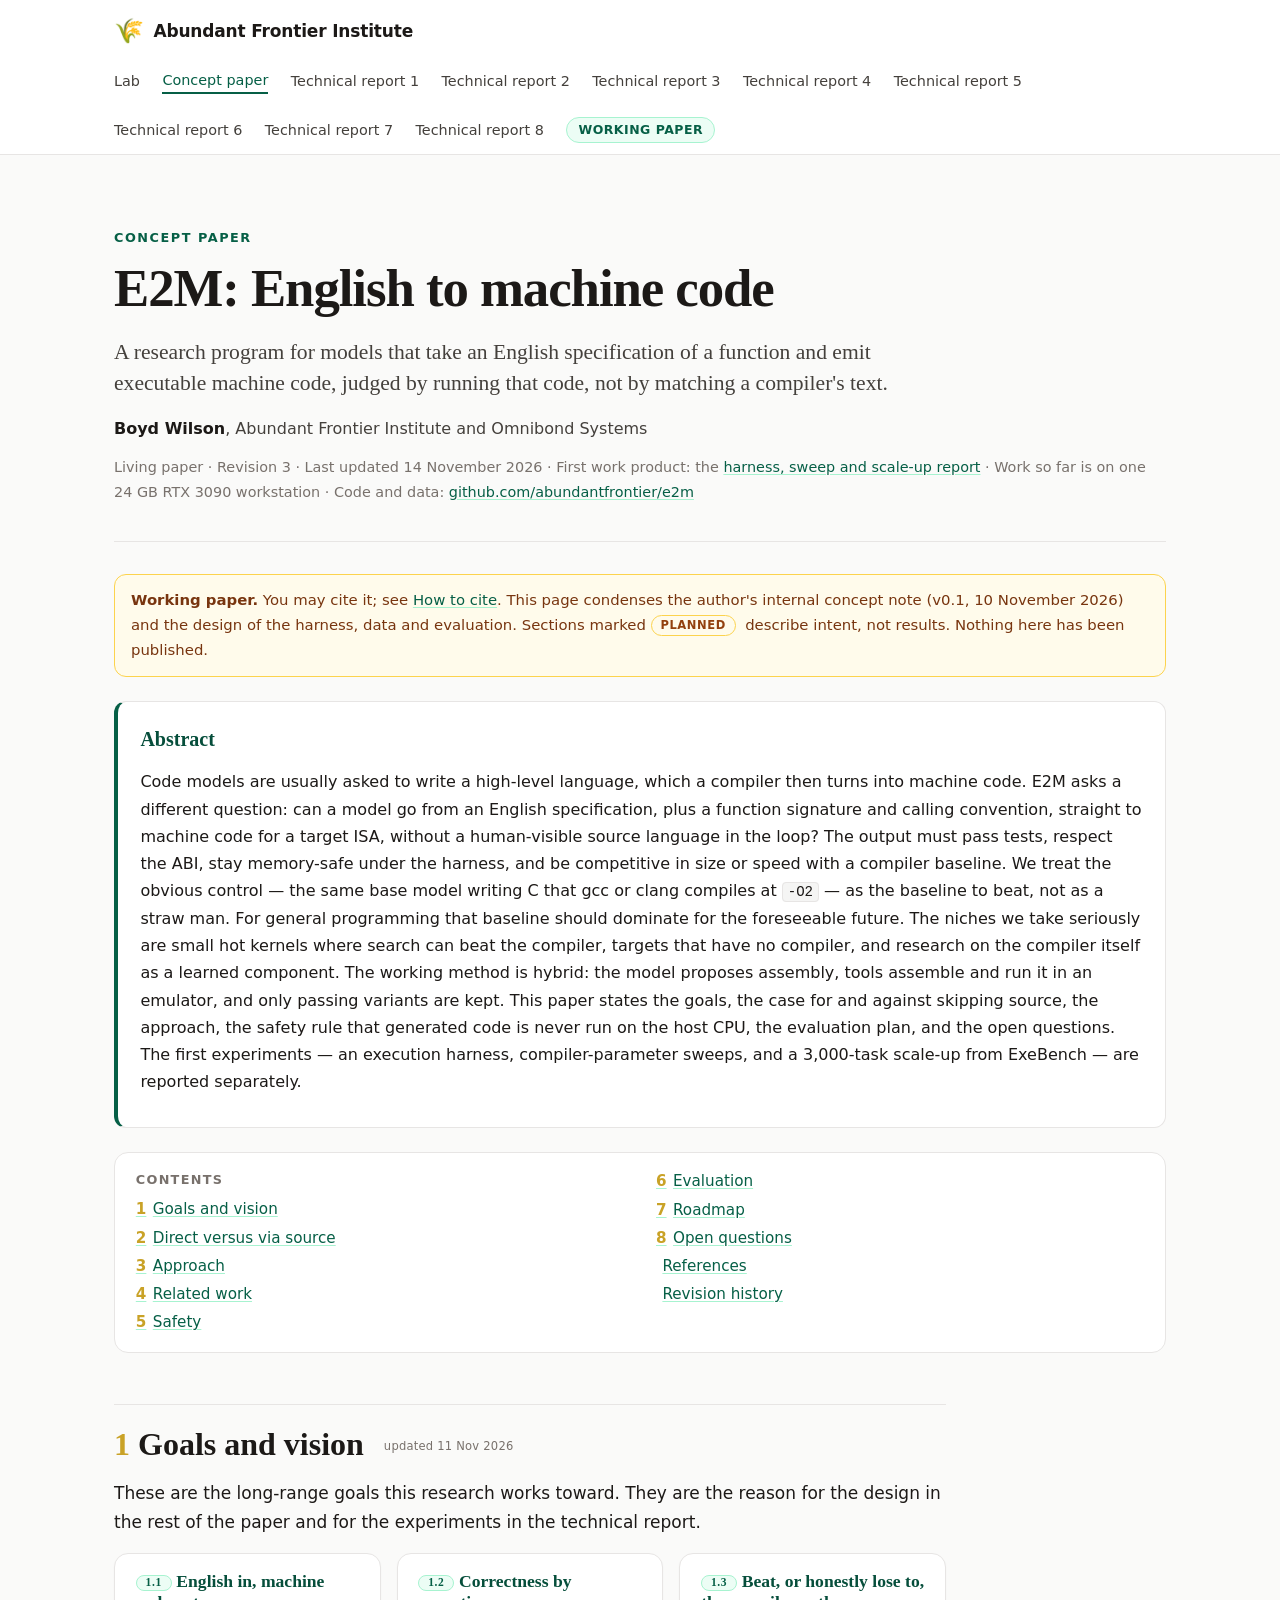
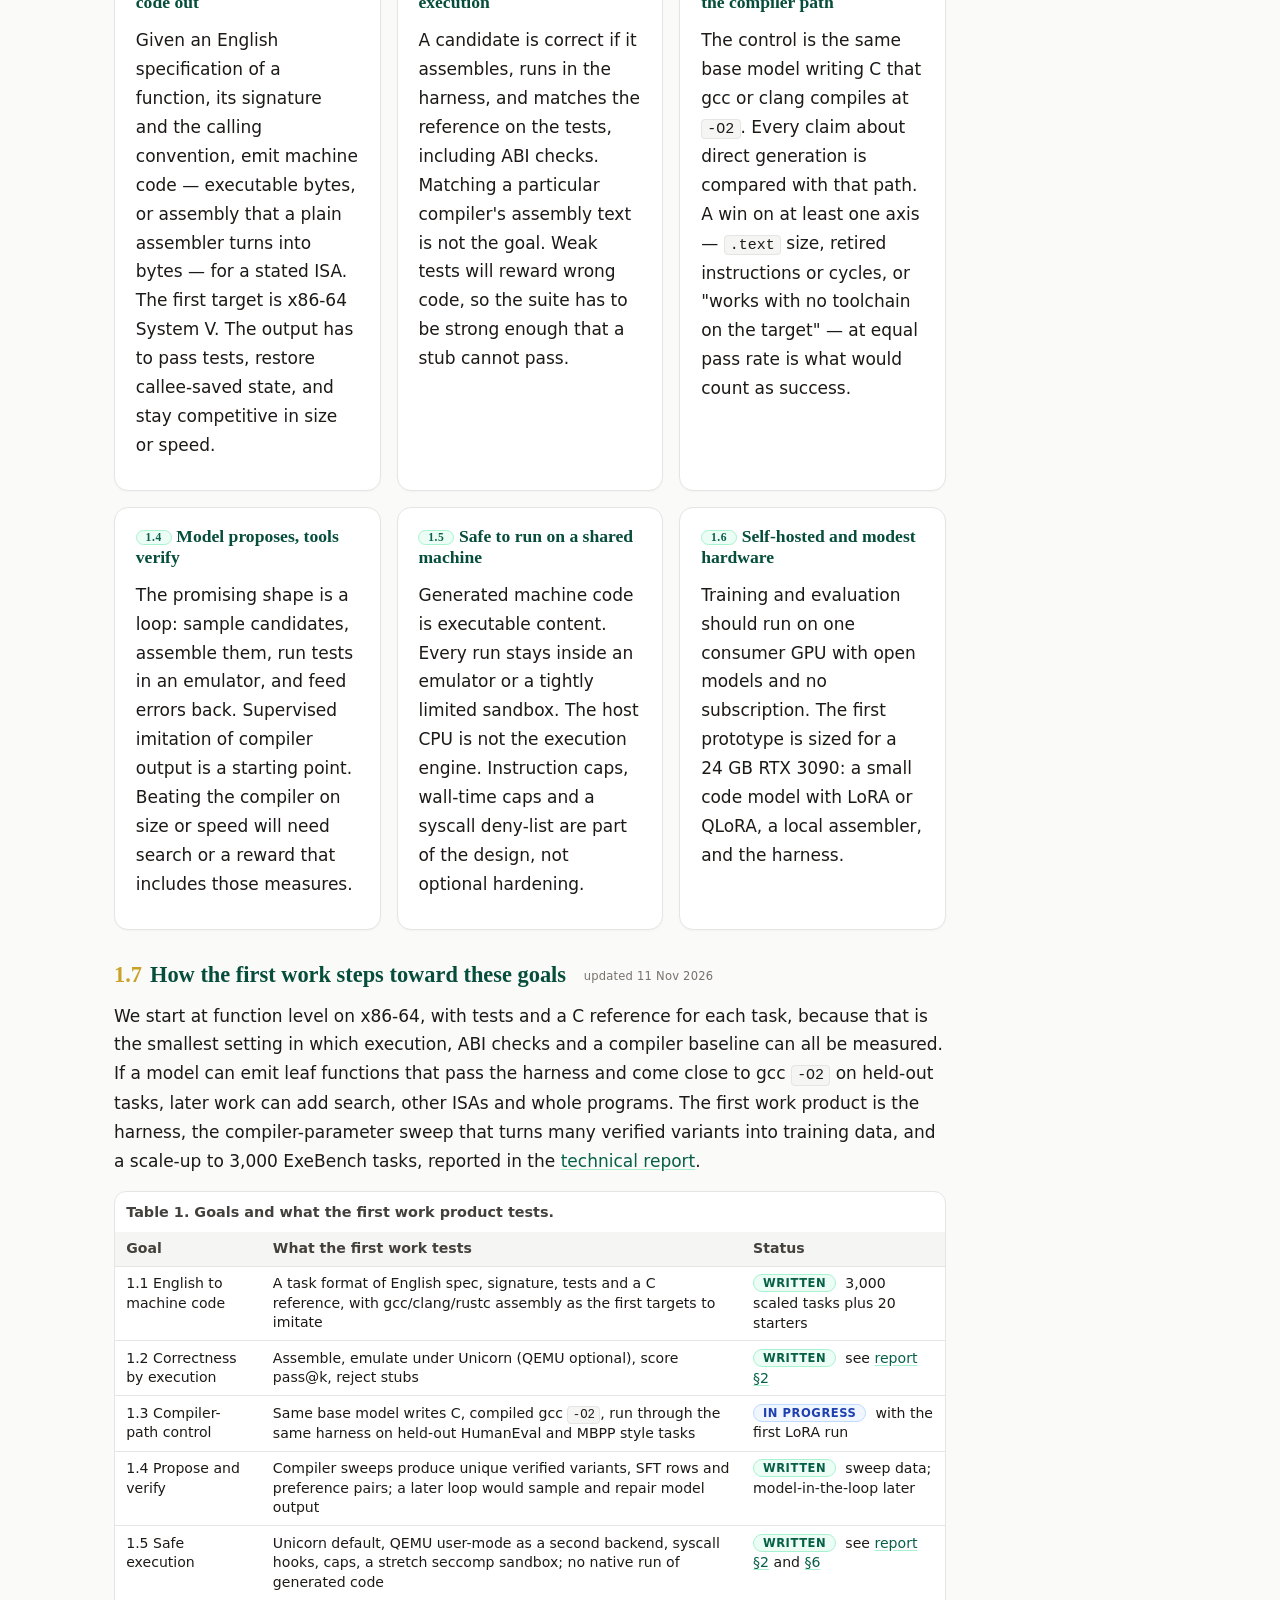
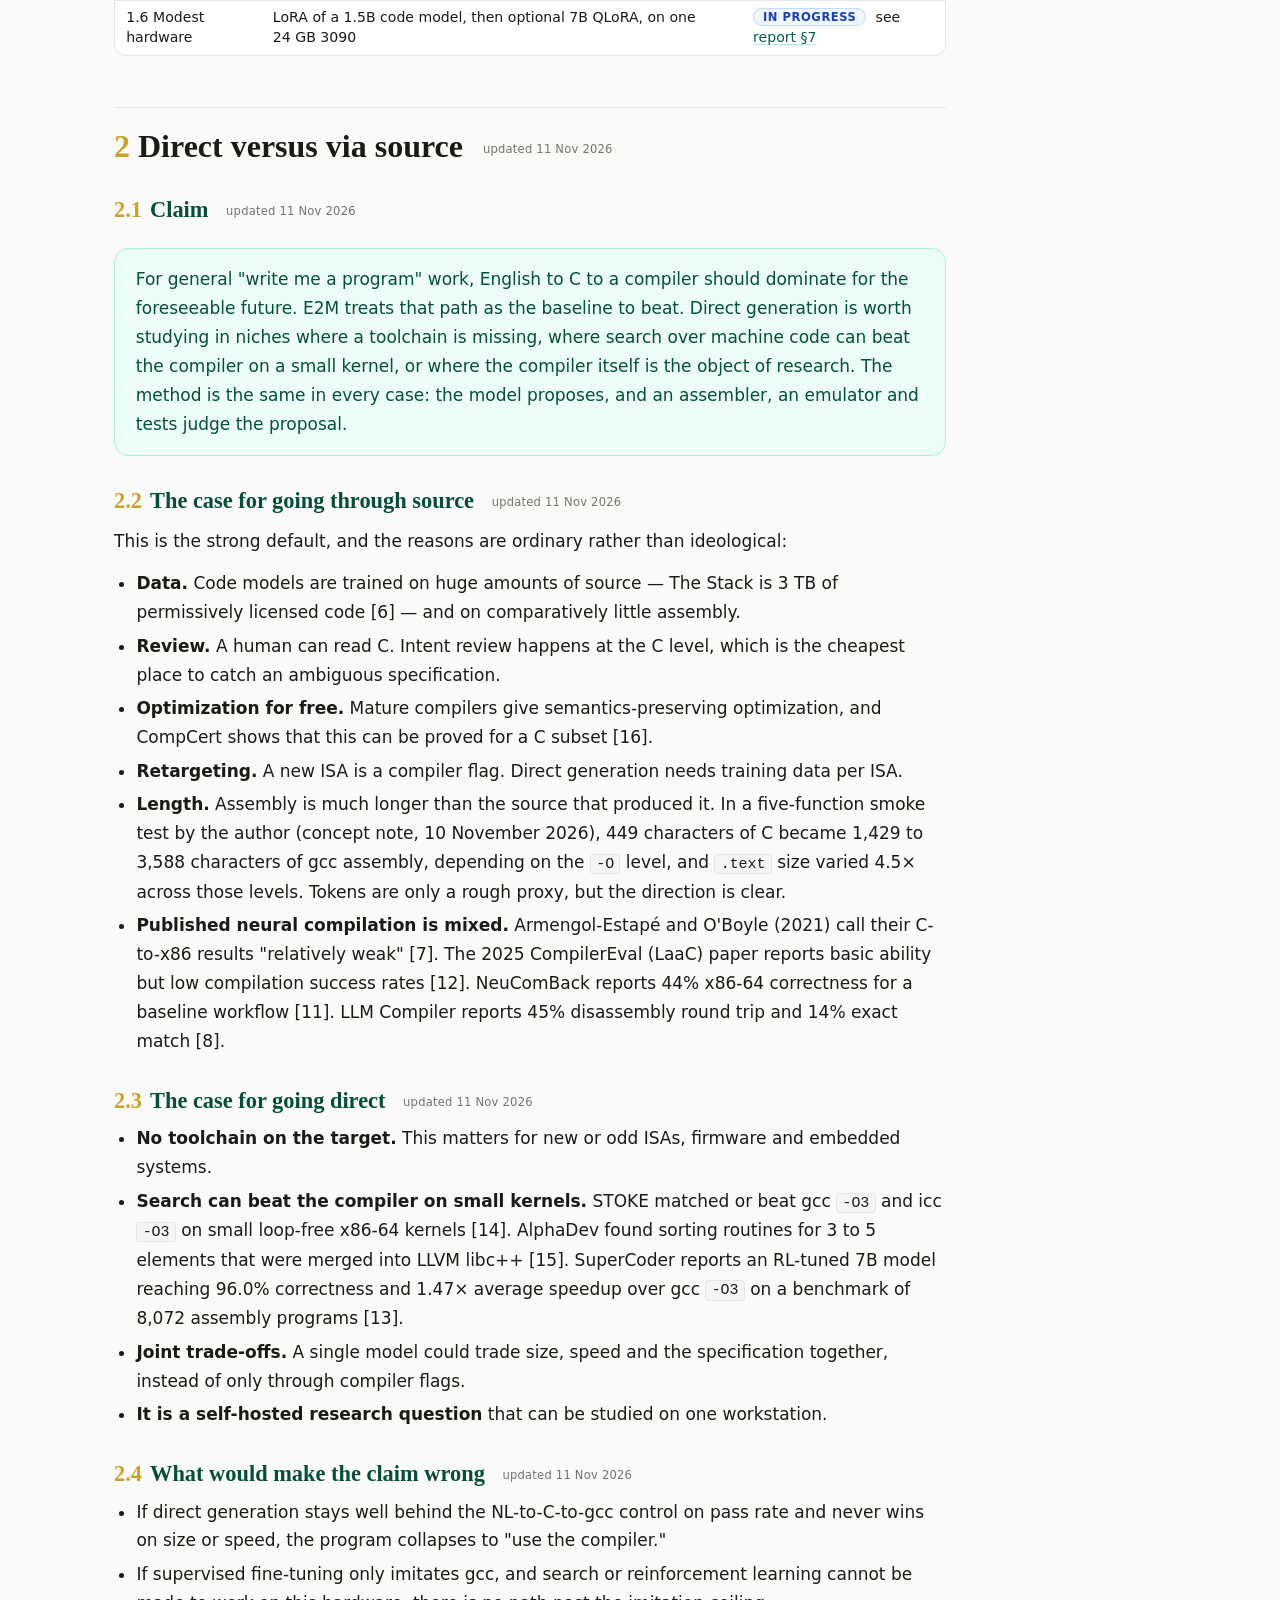
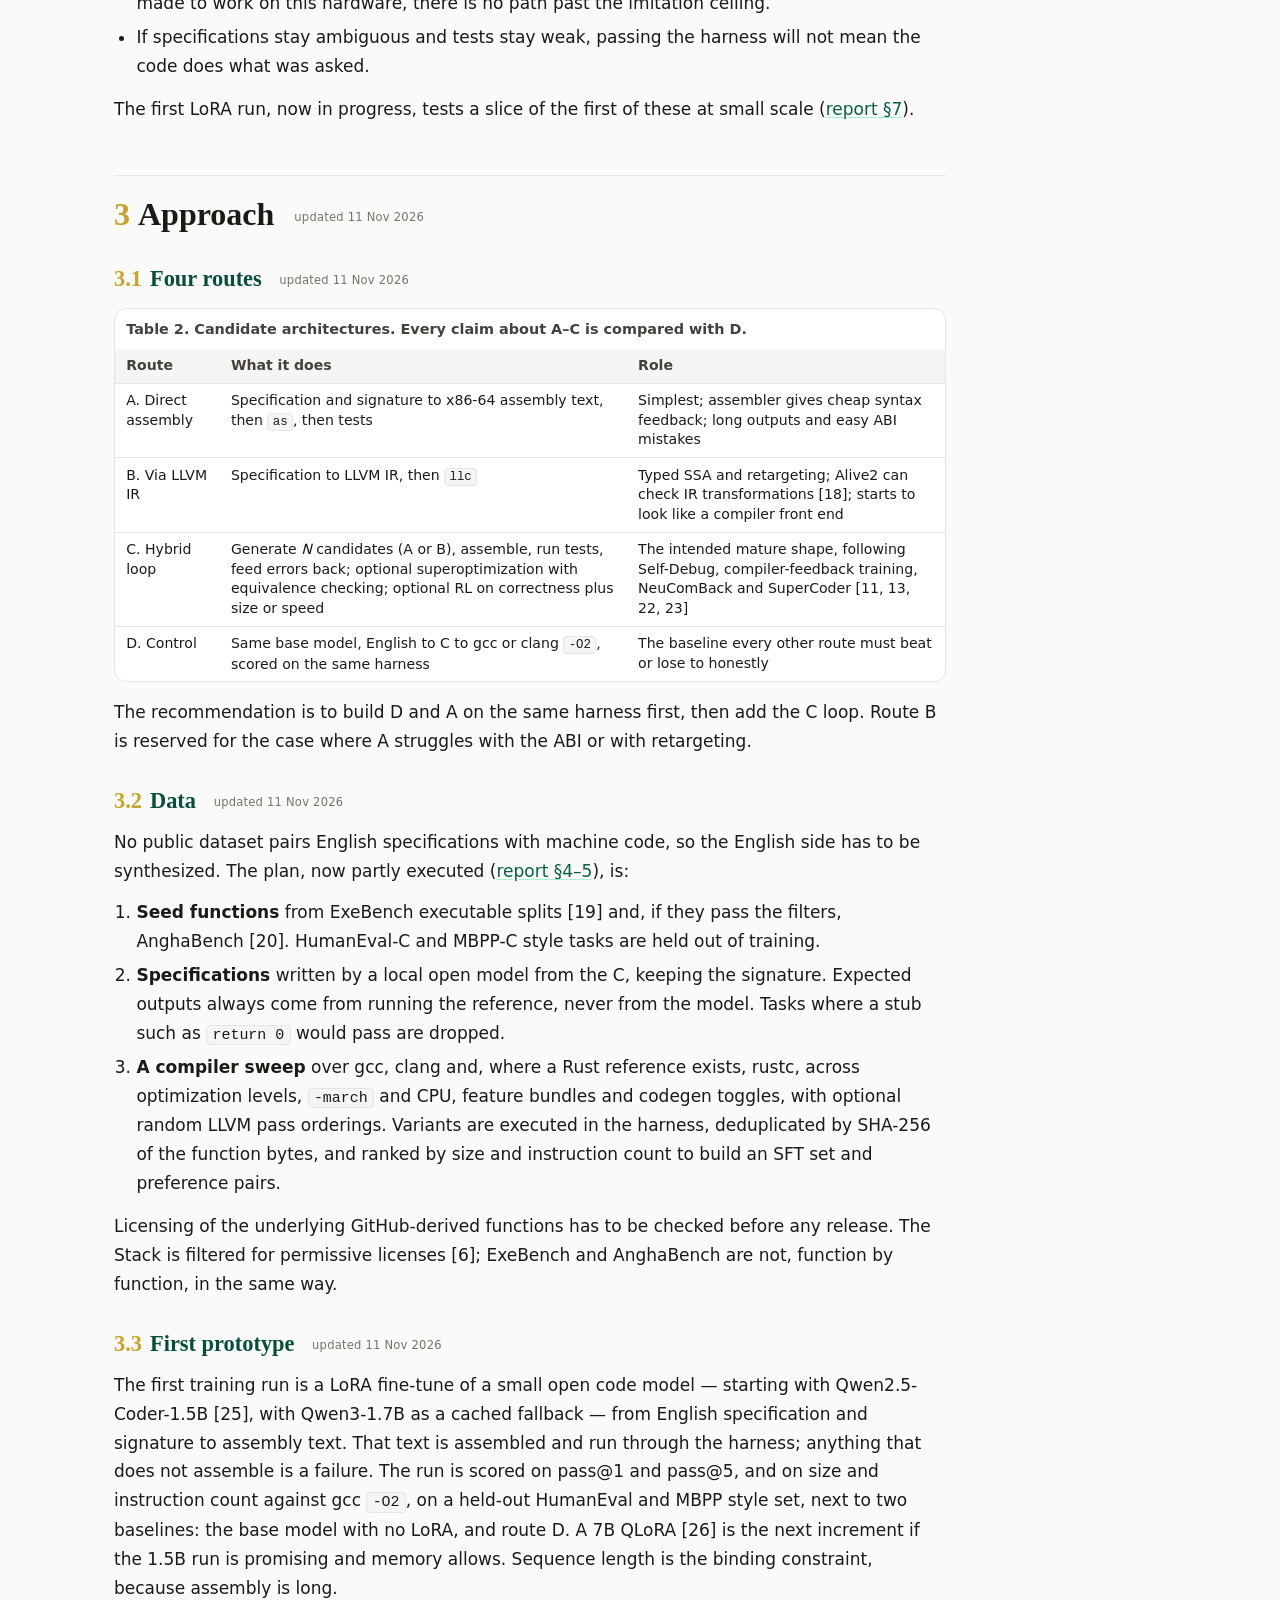
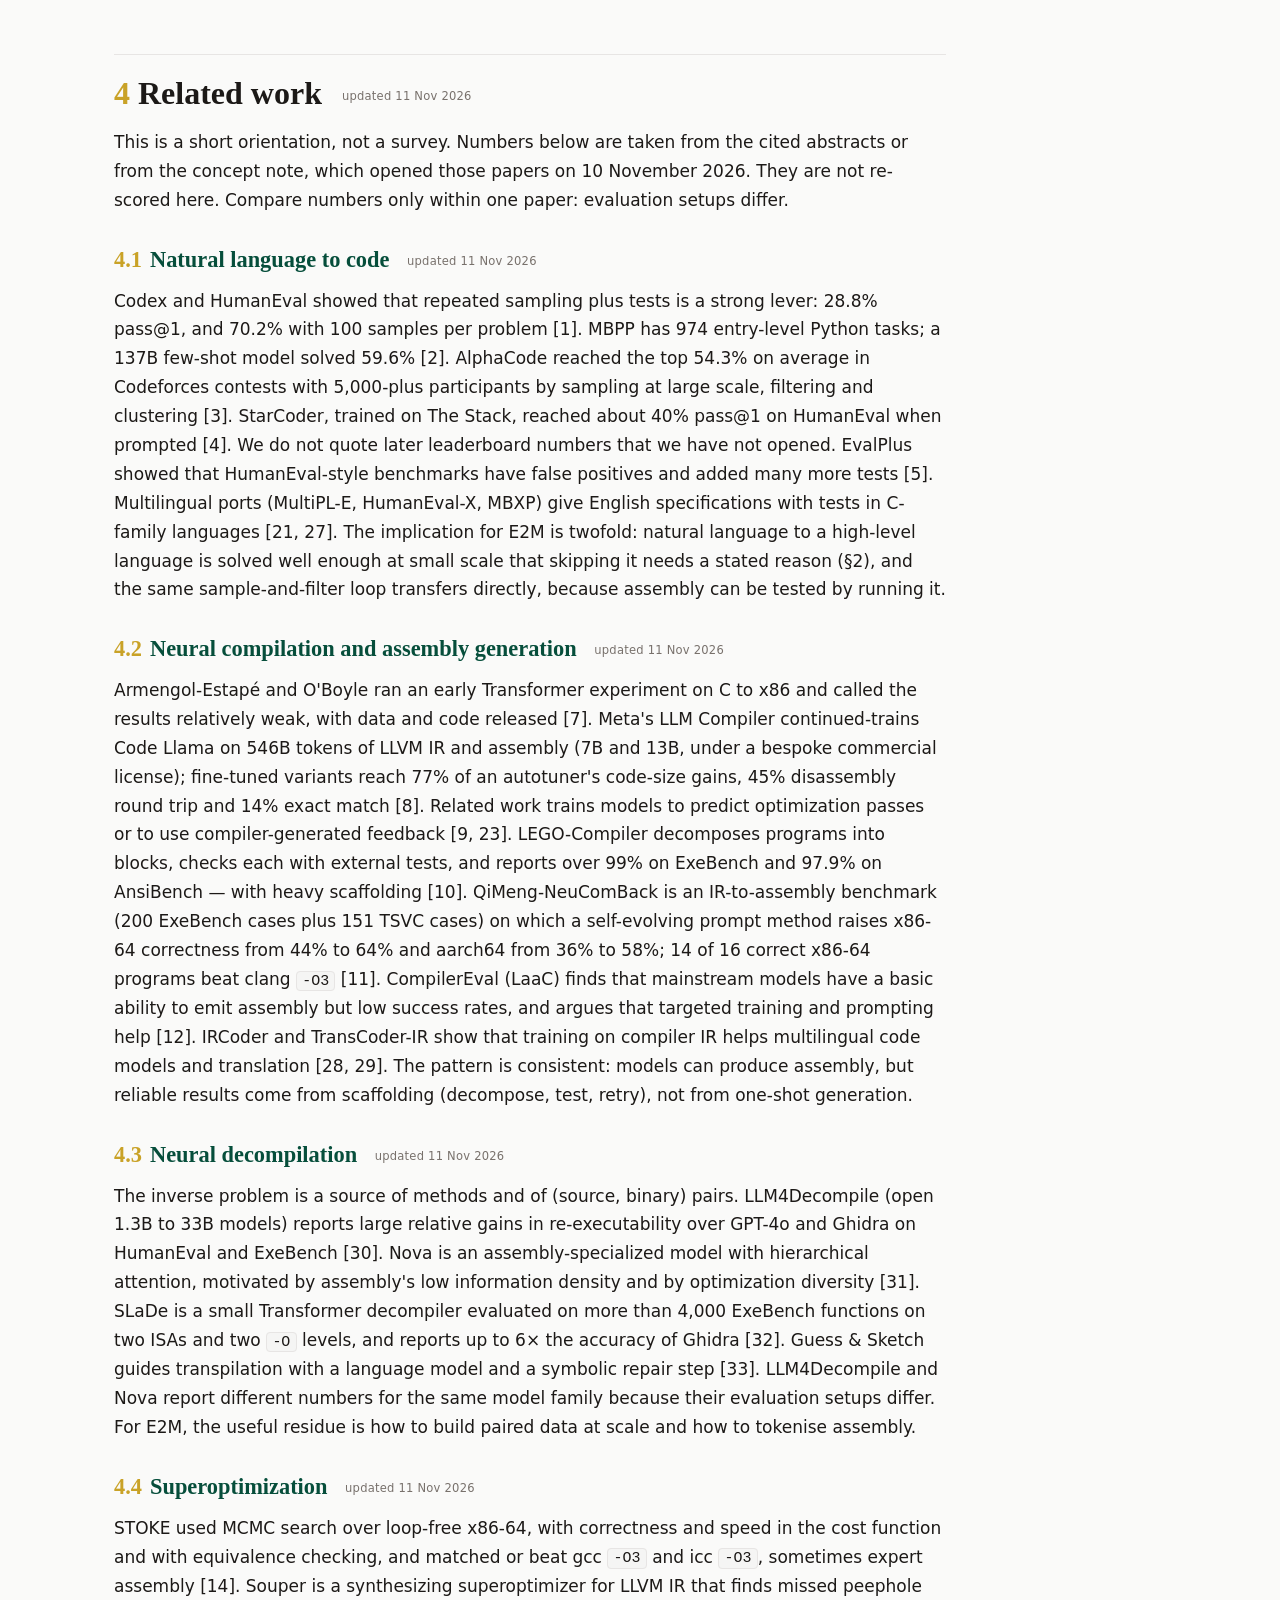
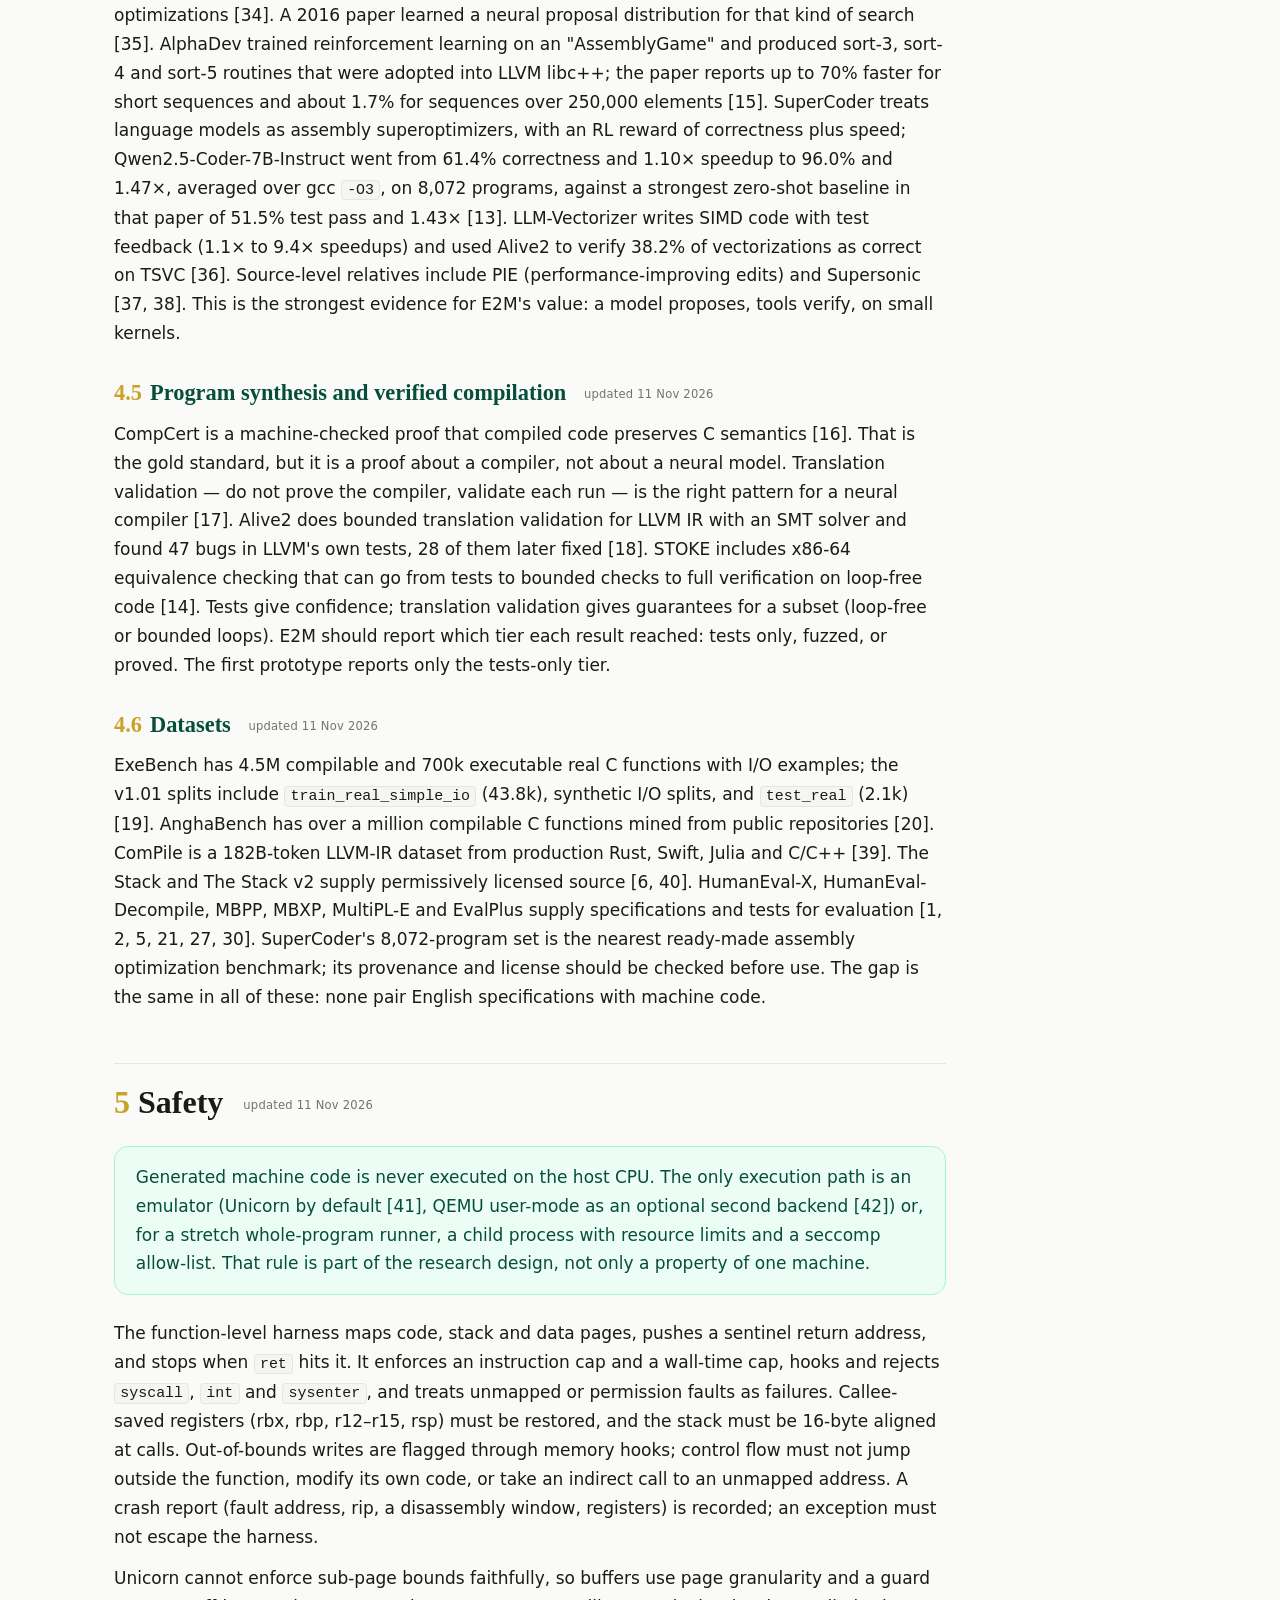
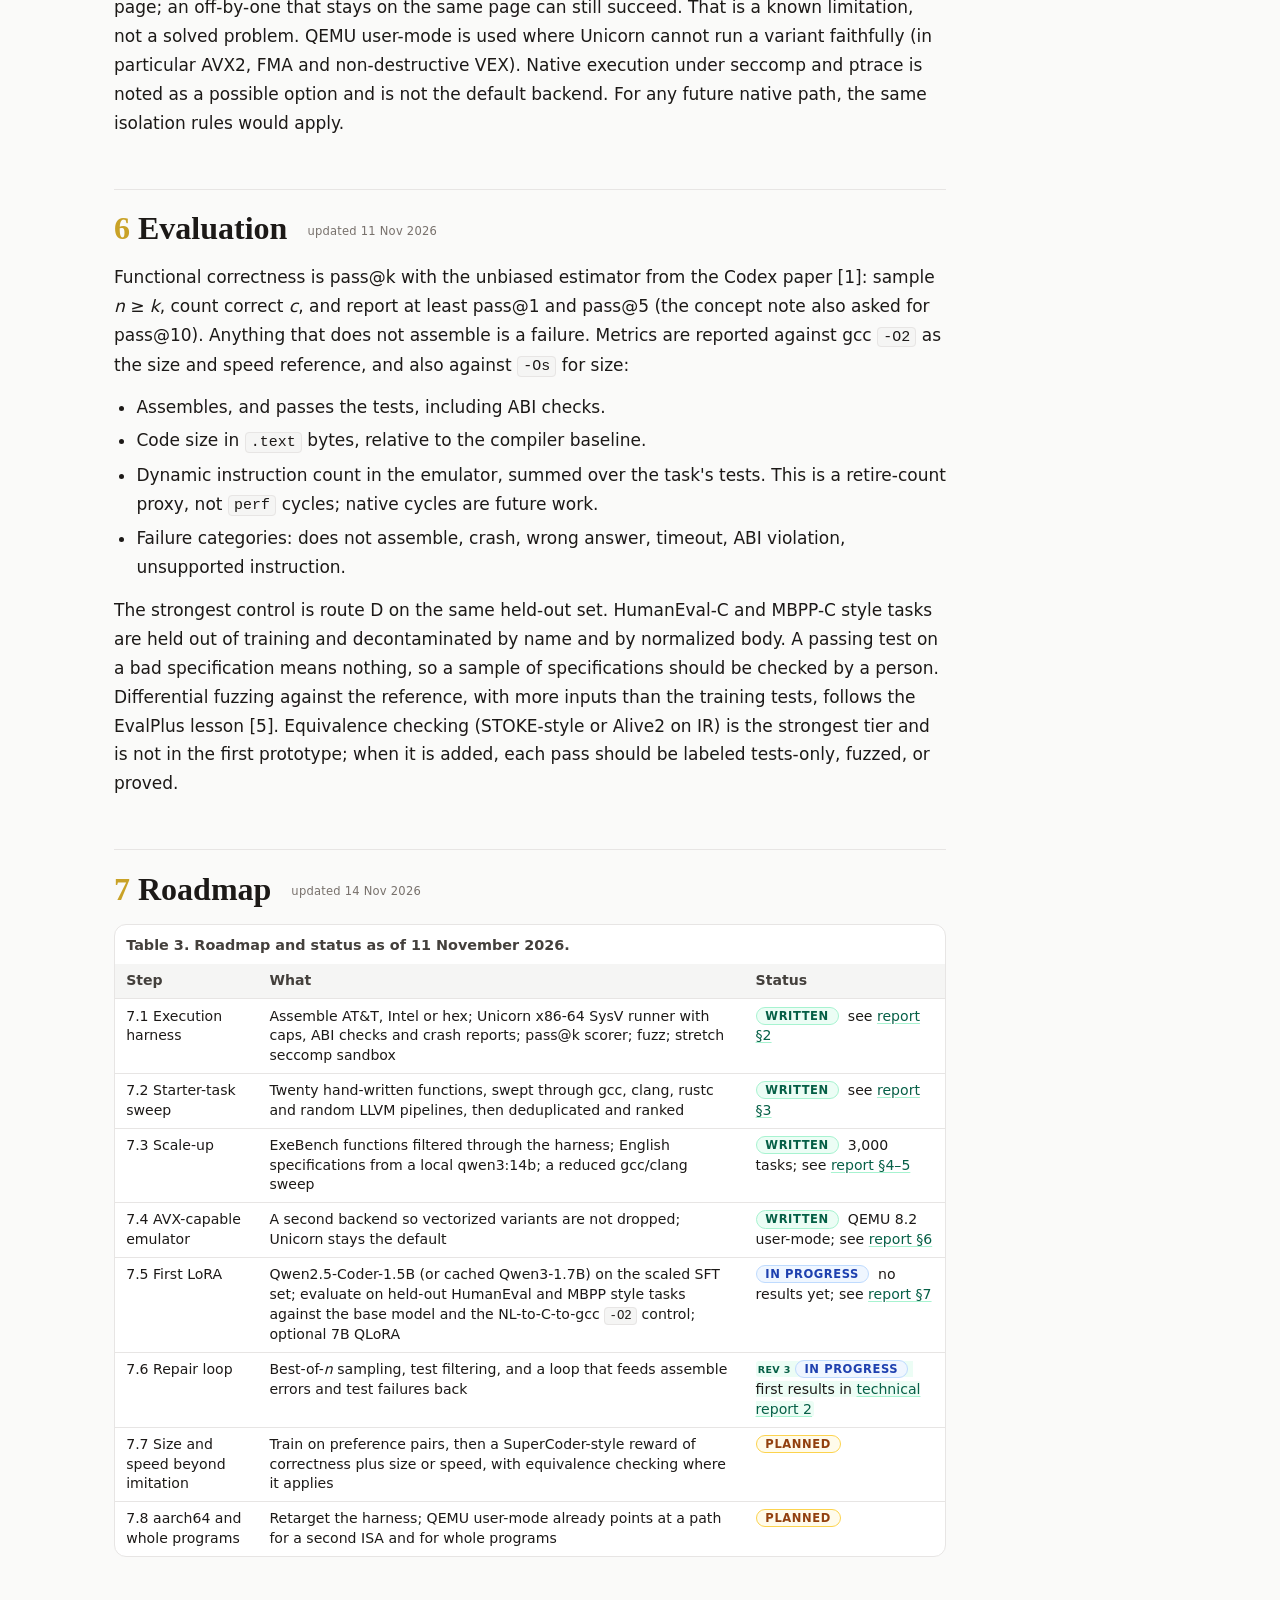
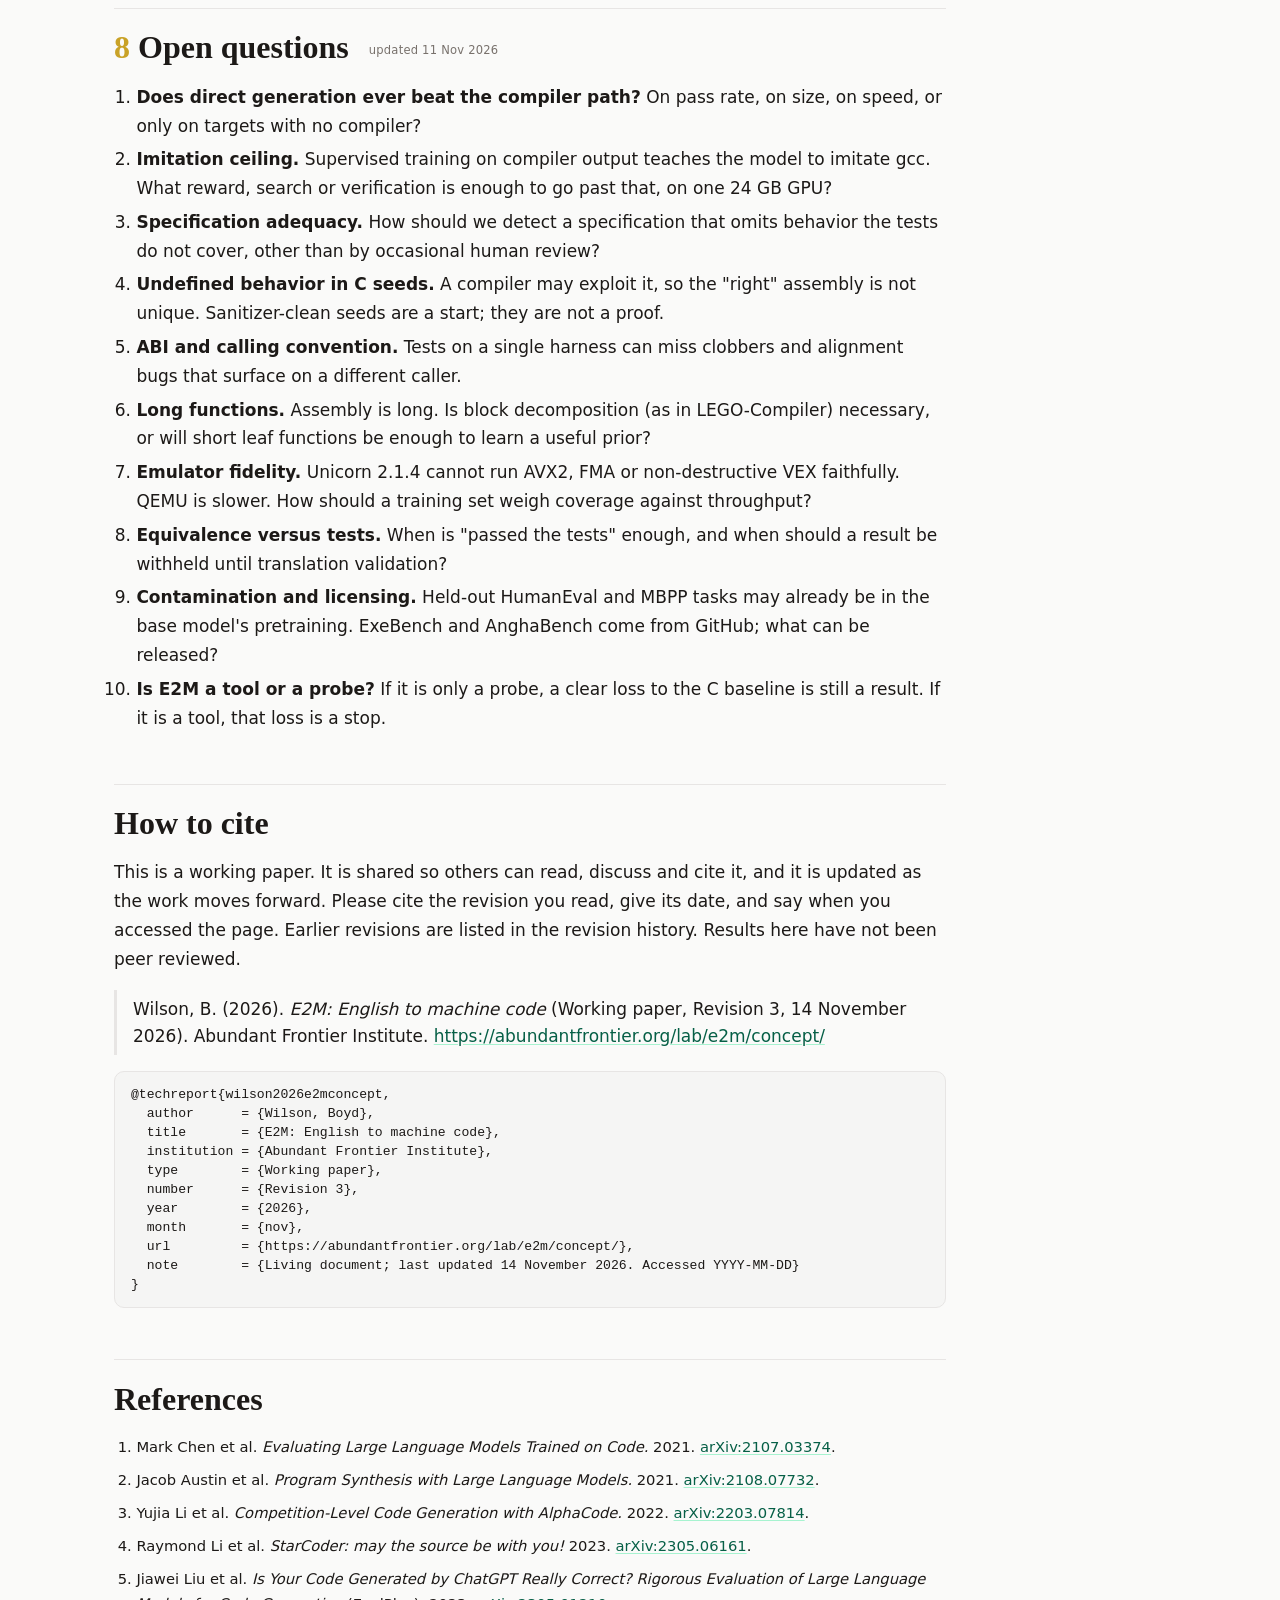
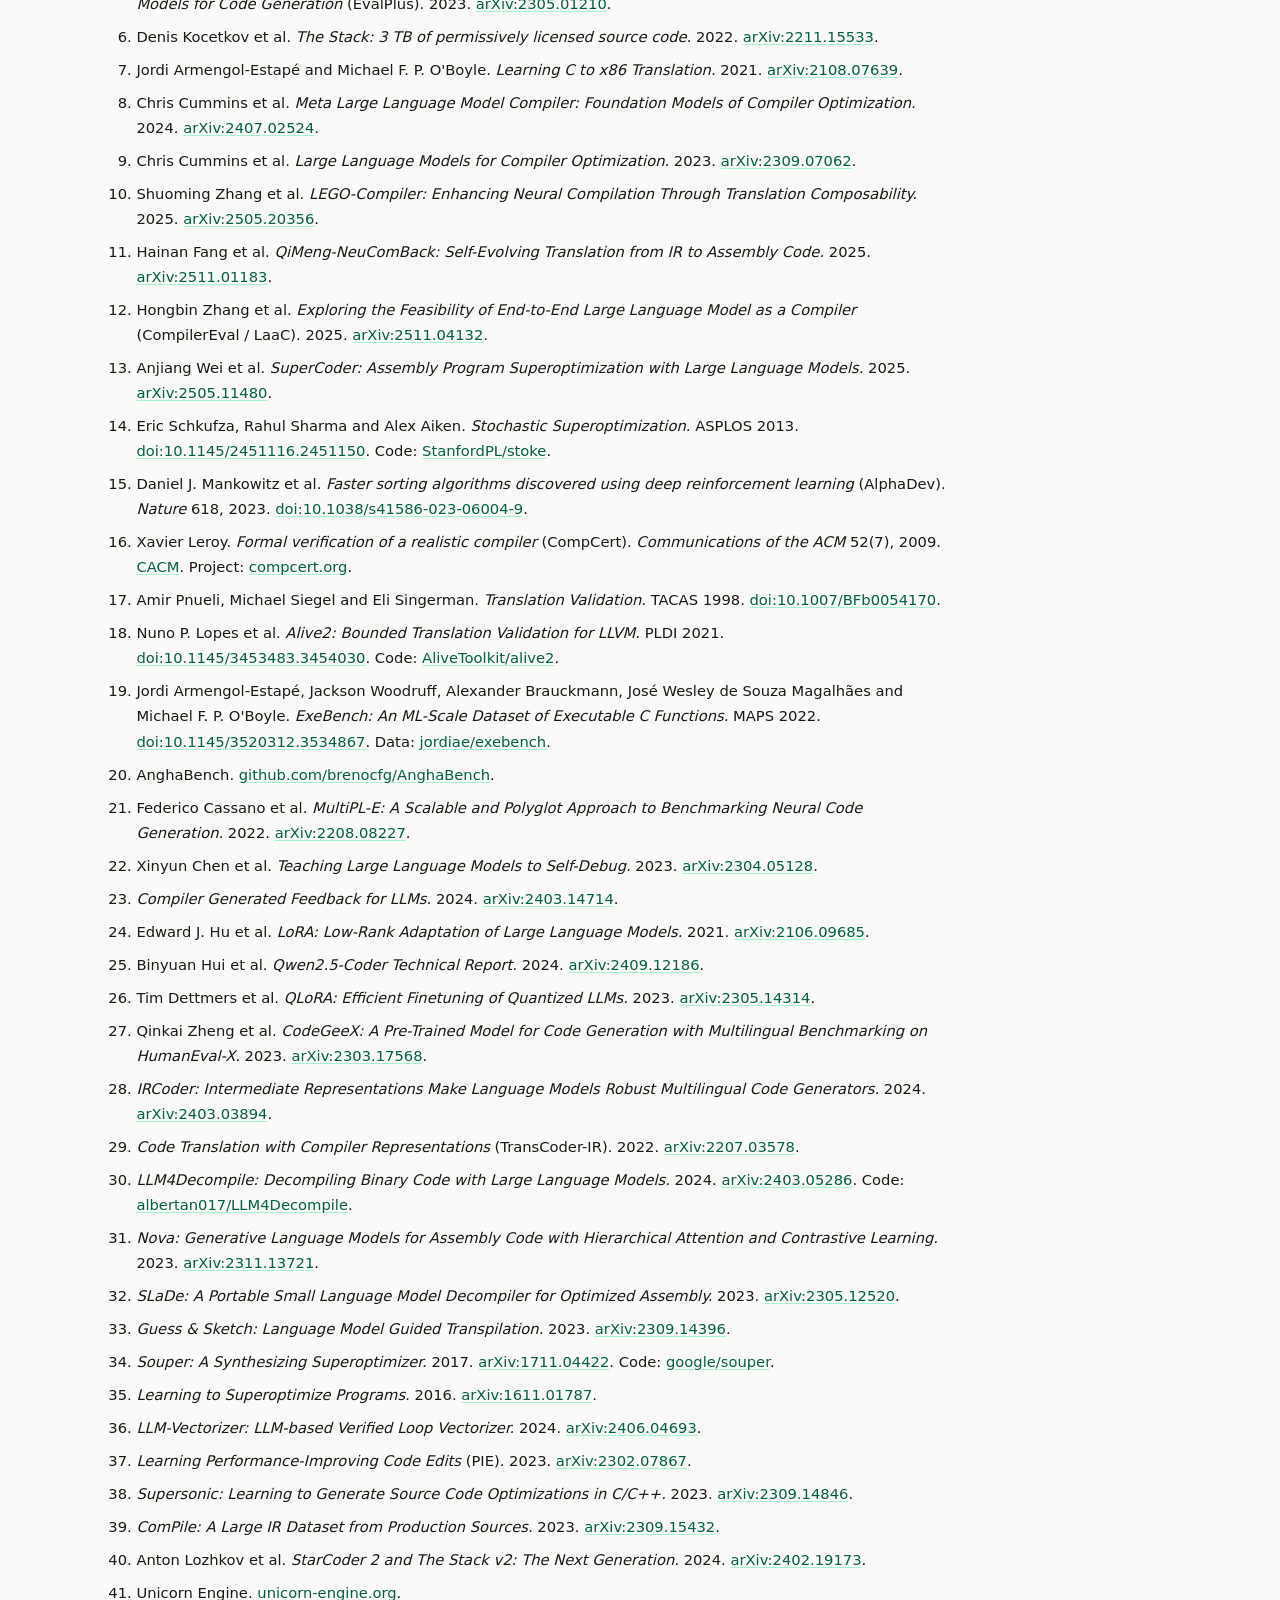
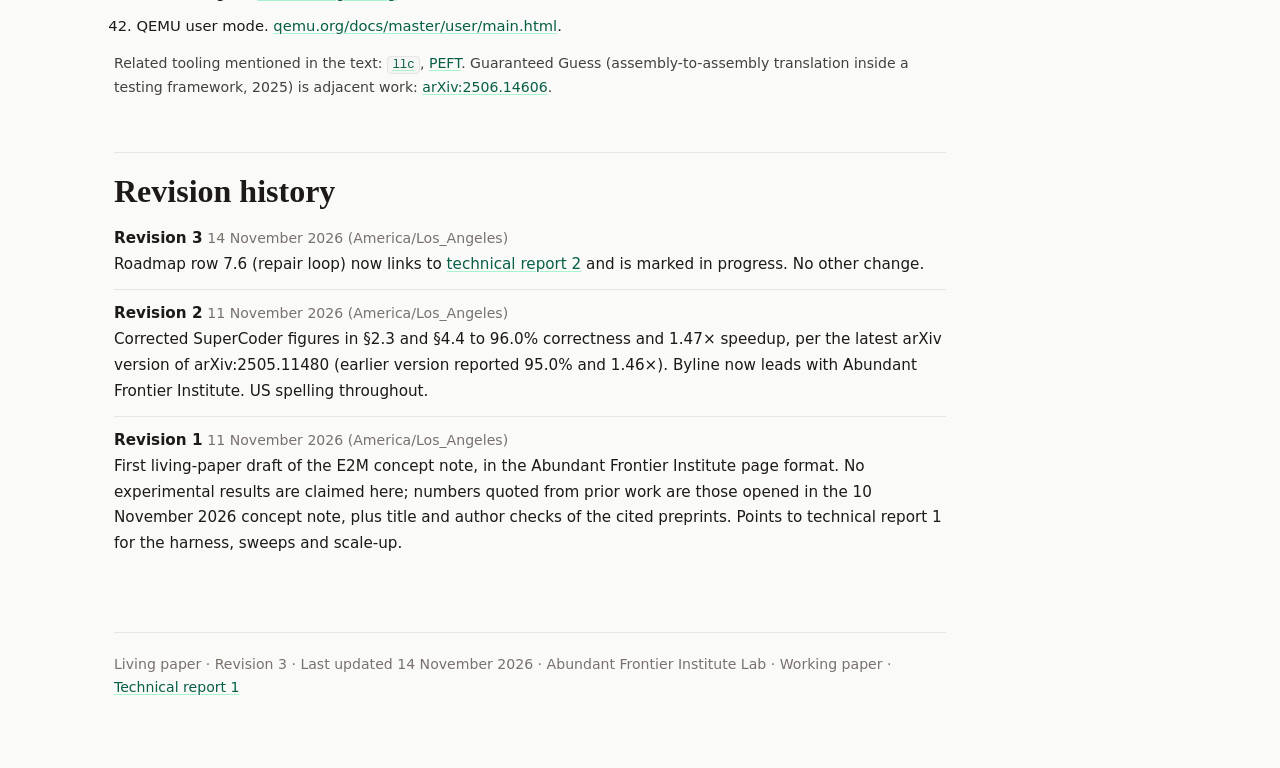
==== commit e41b43e6: "Sync results and reports after round7 (2026-11-26)" ====
--- a/reports/concept/index.html
+++ b/reports/concept/index.html
@@ -16,7 +16,7 @@
 <body>
 <nav class="nav"><div class="nav-in">
 <a class="brand" href="https://abundantfrontier.org/"><span class="e">🌾</span><span>Abundant Frontier Institute</span></a>
-<div class="nav-links"><a href="/lab/">Lab</a><a href="../concept/index.html" class="cur">Concept paper</a><a href="../report-1/index.html" >Technical report 1</a><a href="../report-2/index.html" >Technical report 2</a><a href="../report-3/index.html" >Technical report 3</a><a href="../report-4/index.html" >Technical report 4</a><a href="../report-5/index.html" >Technical report 5</a><a href="../report-6/index.html" >Technical report 6</a><a href="../report-7/index.html" >Technical report 7</a><span class="badge">Working paper</span></div>
+<div class="nav-links"><a href="/lab/">Lab</a><a href="../concept/index.html" class="cur">Concept paper</a><a href="../report-1/index.html" >Technical report 1</a><a href="../report-2/index.html" >Technical report 2</a><a href="../report-3/index.html" >Technical report 3</a><a href="../report-4/index.html" >Technical report 4</a><a href="../report-5/index.html" >Technical report 5</a><a href="../report-6/index.html" >Technical report 6</a><a href="../report-7/index.html" >Technical report 7</a><a href="../report-8/index.html" >Technical report 8</a><span class="badge">Working paper</span></div>
 </div></nav>
 <main class="page">
 <header class="title">
